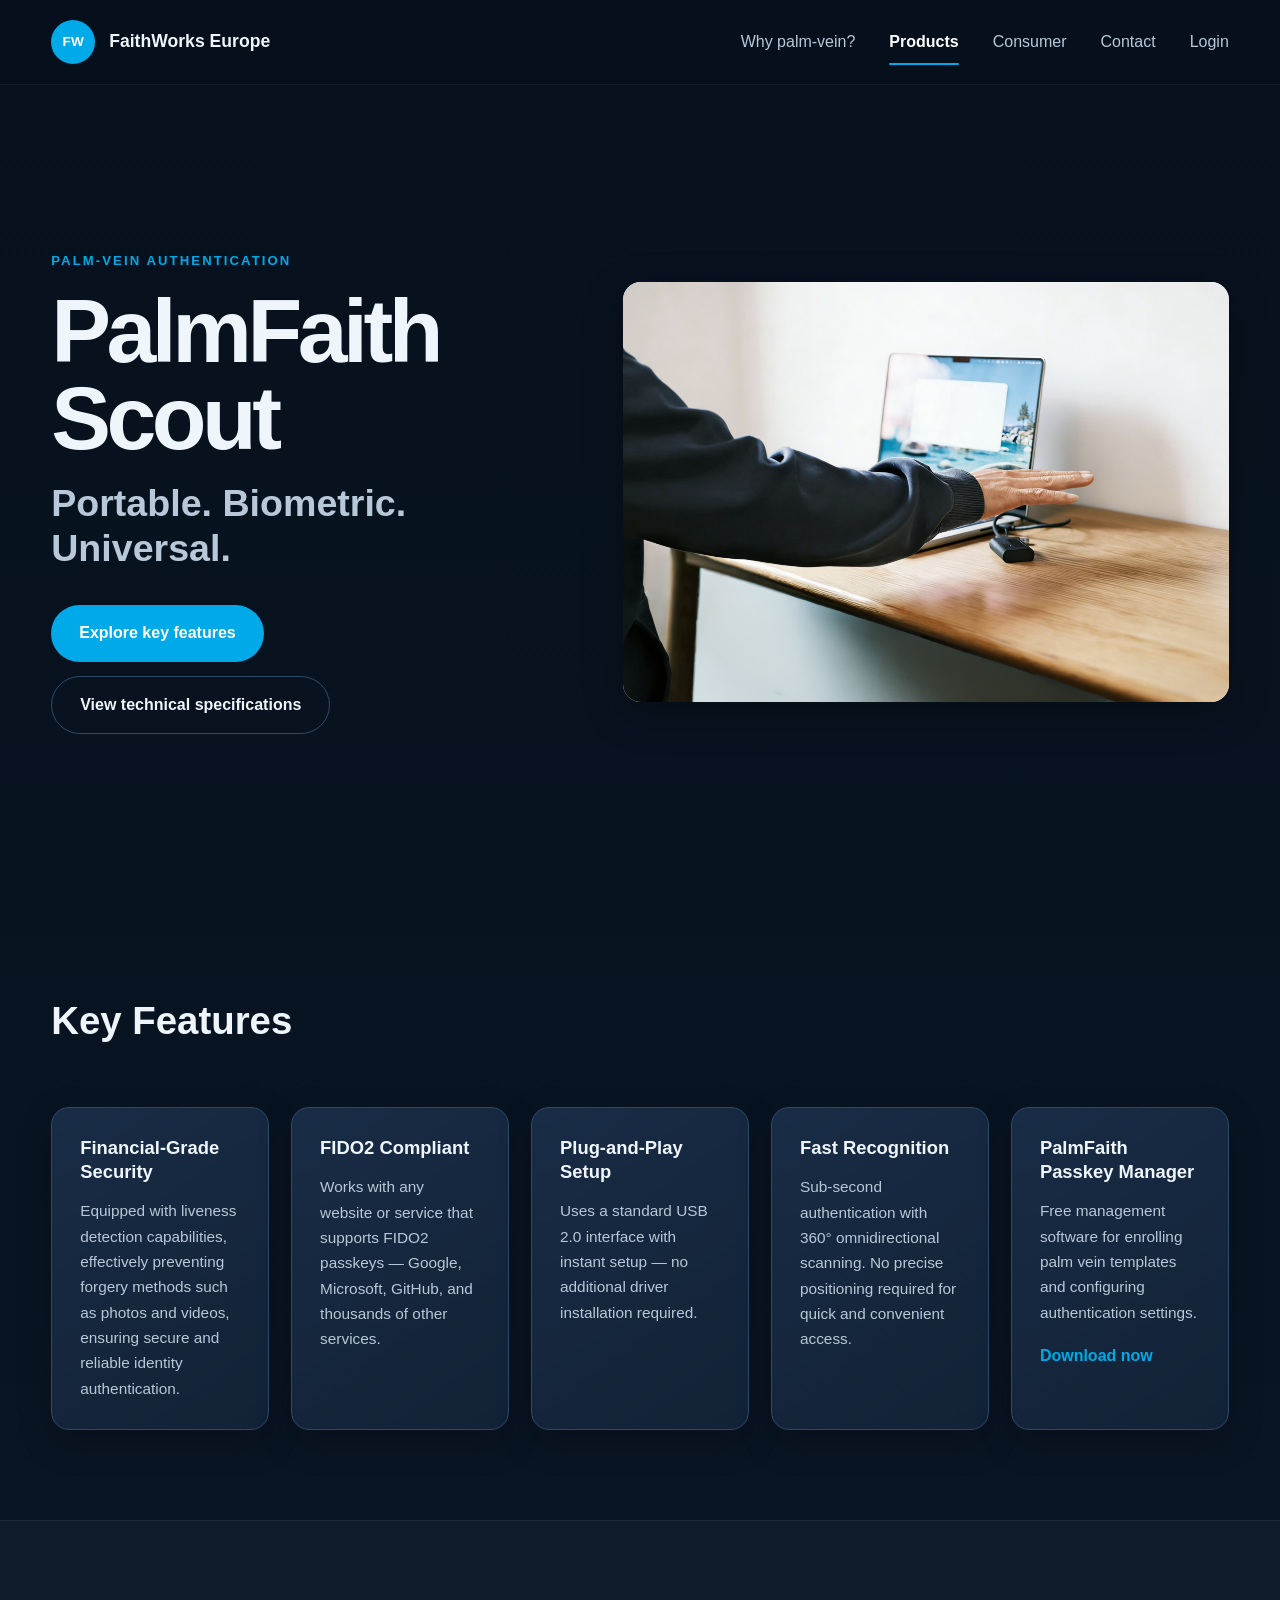
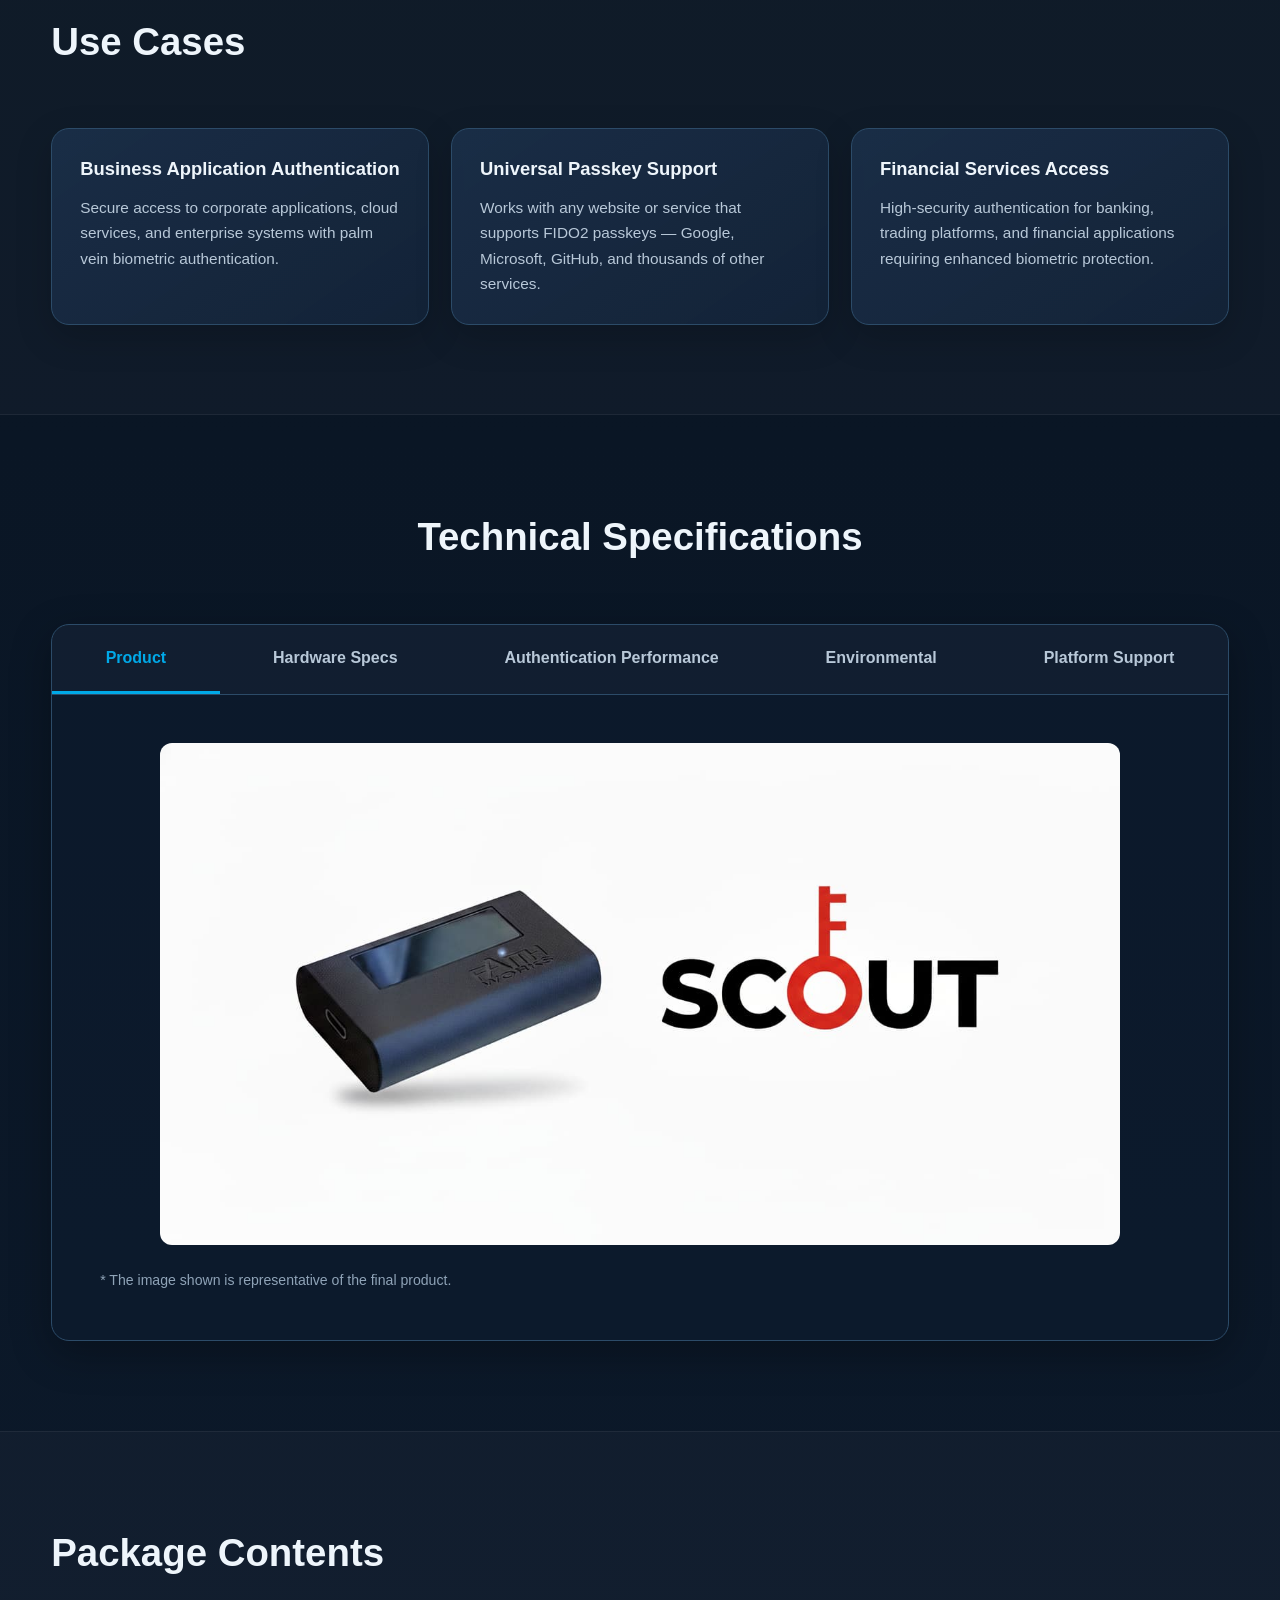
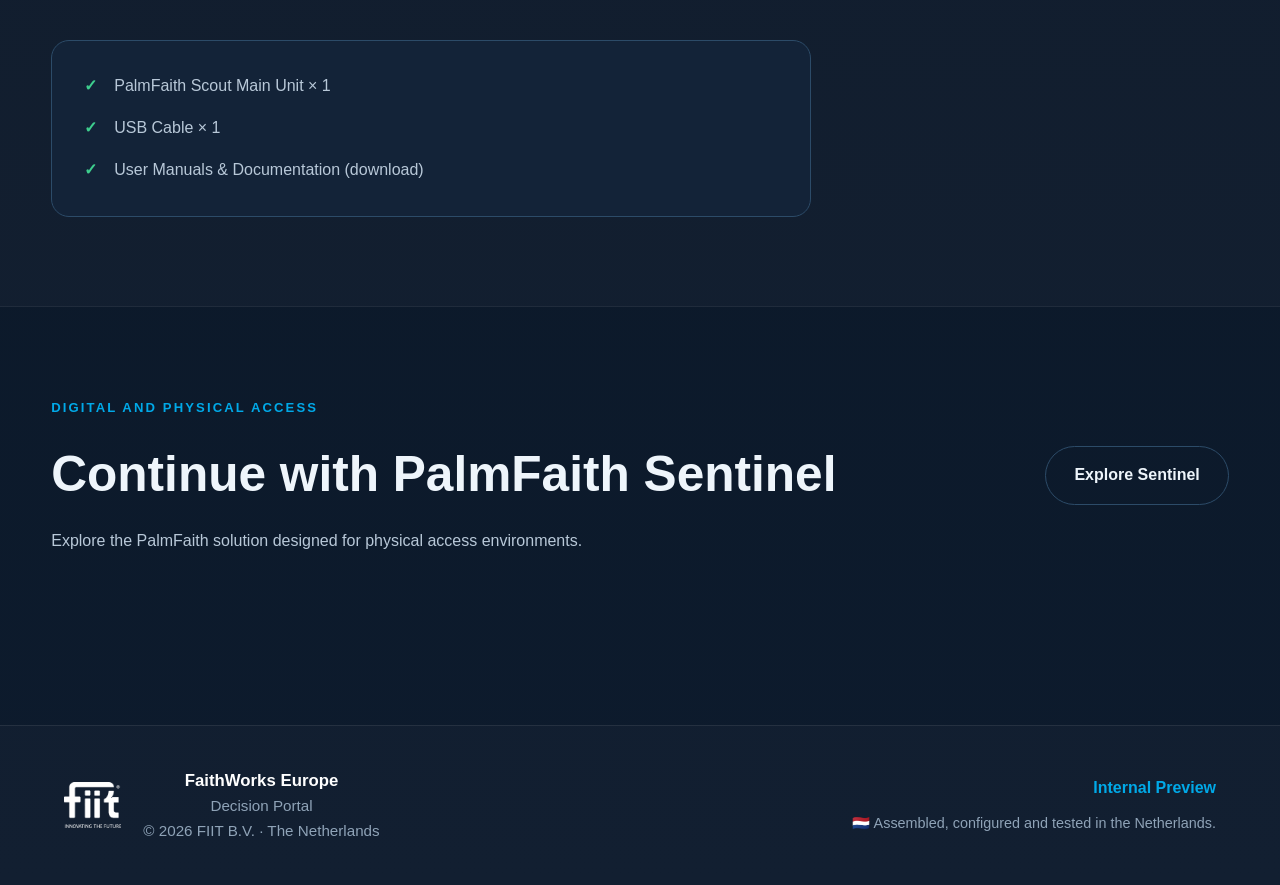
==== products/scout.html @ fc3e4762 "Improve responsive comparison table" ====
<!doctype html>
<html lang="en">
<head>
  <meta charset="utf-8" />
  <meta name="robots" content="noindex,nofollow">
  <meta name="viewport" content="width=device-width, initial-scale=1" />
  <title>PalmFaith Scout | FaithWorks Europe</title>
  <meta name="description" content="PalmFaith Scout: portable palm-vein authentication with FIDO2 passkey support." />
  <link rel="stylesheet" href="../css/styles.css">
</head>
<body class="product-page">
  <header class="site-header">
    <a class="brand" href="../index.html#top" aria-label="FaithWorks Europe home">
      <span class="brand-mark">FW</span>
      <span class="brand-text">FaithWorks Europe</span>
    </a>

    <button class="menu-toggle" aria-label="Open menu" aria-expanded="false" aria-controls="main-navigation">☰</button>

    <nav class="main-nav" id="main-navigation" aria-label="Main navigation">
      <a href="../index.html#decision">Why palm-vein?</a>
      <a href="../index.html#products" aria-current="page">Products</a>
      <a href="#" class="coming-soon" aria-label="Consumer — coming soon">
        Consumer
        <span class="coming-soon-label" role="status">Coming soon</span>
      </a>
      <a href="../index.html#contact">Contact</a>
      <a href="#" class="coming-soon" aria-label="Login coming soon">
        Login
        <span class="coming-soon-label" role="status">Coming soon</span>
      </a>
    </nav>
  </header>

  <main id="top">
    <section class="section scout-hero">
      <div class="scout-hero-copy">
        <p class="product-kicker">Palm-vein authentication</p>
        <h1>PalmFaith Scout</h1>
        <p class="scout-tagline">Portable. Biometric. Universal.</p>
        <div class="scout-hero-actions">
          <a class="button primary" href="#key-features">Explore key features</a>
          <a class="button secondary" href="#technical-specifications">View technical specifications</a>
        </div>
      </div>

      <div class="scout-hero-media">
        <img src="../img/FW-PF-Scout-product-desktop.jpg" alt="PalmFaith Scout palm-vein authentication device" />
      </div>
    </section>

    <section id="key-features" class="section scout-section">
      <div class="section-heading">
        <h2>Key Features</h2>
      </div>

      <div class="scout-card-grid scout-card-grid-five">
        <article class="scout-info-card">
          <h3>Financial-Grade Security</h3>
          <p>Equipped with liveness detection capabilities, effectively preventing forgery methods such as photos and videos, ensuring secure and reliable identity authentication.</p>
        </article>

        <article class="scout-info-card">
          <h3>FIDO2 Compliant</h3>
          <p>Works with any website or service that supports FIDO2 passkeys — Google, Microsoft, GitHub, and thousands of other services.</p>
        </article>

        <article class="scout-info-card">
          <h3>Plug-and-Play Setup</h3>
          <p>Uses a standard USB 2.0 interface with instant setup — no additional driver installation required.</p>
        </article>

        <article class="scout-info-card">
          <h3>Fast Recognition</h3>
          <p>Sub-second authentication with 360° omnidirectional scanning. No precise positioning required for quick and convenient access.</p>
        </article>

        <article class="scout-info-card">
          <h3>PalmFaith Passkey Manager</h3>
          <p>Free management software for enrolling palm vein templates and configuring authentication settings.</p>
          <a class="text-link coming-soon" href="#" aria-label="PalmFaith Passkey Manager download — coming soon">
            Download now
            <span class="coming-soon-label" role="status">Coming soon</span>
          </a>
        </article>
      </div>
    </section>

    <section class="section scout-section scout-section-alt">
      <div class="section-heading">
        <h2>Use Cases</h2>
      </div>

      <div class="scout-card-grid scout-card-grid-three">
        <article class="scout-info-card">
          <h3>Business Application Authentication</h3>
          <p>Secure access to corporate applications, cloud services, and enterprise systems with palm vein biometric authentication.</p>
        </article>

        <article class="scout-info-card">
          <h3>Universal Passkey Support</h3>
          <p>Works with any website or service that supports FIDO2 passkeys — Google, Microsoft, GitHub, and thousands of other services.</p>
        </article>

        <article class="scout-info-card">
          <h3>Financial Services Access</h3>
          <p>High-security authentication for banking, trading platforms, and financial applications requiring enhanced biometric protection.</p>
        </article>
      </div>
    </section>

    <section id="technical-specifications" class="section scout-section">
      <div class="section-heading scout-spec-heading">
        <h2>Technical Specifications</h2>
      </div>

      <div class="spec-tabs" data-tabs>
        <div class="spec-tab-list" role="tablist" aria-label="Scout technical specifications">
          <button class="spec-tab is-active" type="button" role="tab" aria-selected="true" aria-controls="spec-product" id="tab-product" data-tab="product">Product</button>
          <button class="spec-tab" type="button" role="tab" aria-selected="false" aria-controls="spec-hardware" id="tab-hardware" data-tab="hardware">Hardware Specs</button>
          <button class="spec-tab" type="button" role="tab" aria-selected="false" aria-controls="spec-authentication" id="tab-authentication" data-tab="authentication">Authentication Performance</button>
          <button class="spec-tab" type="button" role="tab" aria-selected="false" aria-controls="spec-environmental" id="tab-environmental" data-tab="environmental">Environmental</button>
          <button class="spec-tab" type="button" role="tab" aria-selected="false" aria-controls="spec-platform" id="tab-platform" data-tab="platform">Platform Support</button>
        </div>

        <div class="spec-panel is-active" id="spec-product" role="tabpanel" aria-labelledby="tab-product" data-panel="product">
          <div class="spec-product-image">
            <img src="../img/FW-PF-Scout-product-white.jpg" alt="PalmFaith Scout product image" />
          </div>
          <p class="spec-note">* The image shown is representative of the final product.</p>
        </div>

        <div class="spec-panel" id="spec-hardware" role="tabpanel" aria-labelledby="tab-hardware" data-panel="hardware" hidden>
          <div class="spec-table-wrap">
            <table class="spec-table">
              <tbody>
                <tr><th scope="row">Model</th><td>ScoutV1</td></tr>
                <tr><th scope="row">Dimensions</th><td>62mm × 38.5mm × 16mm *</td></tr>
                <tr><th scope="row">Weight</th><td>&lt; 30g *</td></tr>
                <tr><th scope="row">Material</th><td>ABS *</td></tr>
                <tr><th scope="row">Interface</th><td>USB 2.0</td></tr>
                <tr><th scope="row">Power</th><td>USB power supply, 5V, &lt; 800mA</td></tr>
              </tbody>
            </table>
          </div>
          <p class="spec-note">* Specifications are subject to change with version and functionality updates. Refer to the latest product manual for current details.</p>
        </div>

        <div class="spec-panel" id="spec-authentication" role="tabpanel" aria-labelledby="tab-authentication" data-panel="authentication" hidden>
          <div class="spec-table-wrap">
            <table class="spec-table">
              <tbody>
                <tr><th scope="row">Biometric Type</th><td>Palm Vein Recognition</td></tr>
                <tr><th scope="row">Recognition Type</th><td>Live Body Recognition</td></tr>
                <tr><th scope="row">Recognition Speed</th><td>&lt; 1 second</td></tr>
                <tr><th scope="row">Recognition Distance</th><td>5cm - 15cm</td></tr>
                <tr><th scope="row">Accuracy (FAR)</th><td>≤ 0.00001% *</td></tr>
                <tr><th scope="row">Accuracy (FRR)</th><td>≤ 2% *</td></tr>
                <tr><th scope="row">Recognition Angle</th><td>360° omnidirectional (palm parallel to device)</td></tr>
                <tr><th scope="row">Stored Palm Veins</th><td>Up to 10 entries, usable by the same user (left/right hand) or multiple users</td></tr>
              </tbody>
            </table>
          </div>
          <p class="spec-note">* The data was measured under standard laboratory conditions by the company. The testing method references ISO/IEC 19795-1:2021. Actual performance may vary depending on factors such as the on-site environment, system configuration, and user behavior.</p>
        </div>

        <div class="spec-panel" id="spec-environmental" role="tabpanel" aria-labelledby="tab-environmental" data-panel="environmental" hidden>
          <div class="spec-table-wrap">
            <table class="spec-table">
              <tbody>
                <tr><th scope="row">Operating Temperature</th><td>-10°C to 50°C</td></tr>
                <tr><th scope="row">Operating Humidity</th><td>20% to 90%</td></tr>
                <tr><th scope="row">Usage Environment</th><td>Indoor use</td></tr>
              </tbody>
            </table>
          </div>
        </div>

        <div class="spec-panel" id="spec-platform" role="tabpanel" aria-labelledby="tab-platform" data-panel="platform" hidden>
          <div class="spec-table-wrap">
            <table class="spec-table">
              <tbody>
                <tr><th scope="row">Operating Systems</th><td>Now supporting Windows, macOS and Linux</td></tr>
                <tr><th scope="row">Development Platforms</th><td>JavaScript/TypeScript, Python, .Net (C#), Java</td></tr>
                <tr><th scope="row">Encryption</th><td>AES / SM2</td></tr>
              </tbody>
            </table>
          </div>
        </div>
      </div>
    </section>

    <section class="section scout-section scout-section-alt">
      <div class="section-heading">
        <h2>Package Contents</h2>
      </div>

      <div class="package-card">
        <ul>
          <li>PalmFaith Scout Main Unit × 1</li>
          <li>USB Cable × 1</li>
          <li>User Manuals &amp; Documentation (download)</li>
        </ul>
      </div>
    </section>

    <section class="section scout-next-step">
      <div>
        <p class="product-kicker">Digital and physical access</p>
        <h2>Continue with PalmFaith Sentinel</h2>
        <p>Explore the PalmFaith solution designed for physical access environments.</p>
      </div>
      <a class="button secondary" href="sentinel.html">Explore Sentinel</a>
    </section>
  </main>

  <footer class="site-footer">
    <div class="footer-content">
      <div class="footer-left">
        <img src="../img/fiit-logo-white.png" alt="FIIT B.V." class="footer-logo">
        <div class="footer-text">
          <strong>FaithWorks Europe</strong><br>
          Decision Portal<br>
          © 2026 FIIT B.V. · The Netherlands
        </div>
      </div>
      <div class="footer-right">
        <div class="footer-status">Internal Preview</div>
        <div class="footer-quality">🇳🇱 Assembled, configured and tested in the Netherlands.</div>
      </div>
    </div>
  </footer>

  <script src="../js/script.js"></script>
</body>
</html>
---- css/styles.css ----
/* ==========================================================
   PalmFaith Europe
   Decision Portal
   styles.css
========================================================== */

:root {

  --bg: #07111d;
  --bg2: #0d1b2d;
  --surface: #132338;
  --surface-light: #1b304b;

  --border: #2c4b68;

  --text: #eef5fb;
  --text-soft: #b8c8d8;
  --text-muted: #8fa3b7;

  --primary: #00a9e8;
  --primary-hover: #22bdf5;

  --success: #3ecf8e;

  --radius: 18px;

  --shadow:
    0 12px 40px rgba(0, 0, 0, .30);

  --max-width: 1320px;

  --transition: .25s ease;
}

/* ==========================================================
   RESET
========================================================== */

* {
  margin: 0;
  padding: 0;
  box-sizing: border-box;
}

html {
  scroll-behavior: smooth;
}

body {

  font-family:
    Inter,
    Segoe UI,
    Helvetica,
    Arial,
    sans-serif;

  background:
    linear-gradient(180deg, var(--bg), var(--bg2));

  color: var(--text);

  line-height: 1.65;
}

img {
  display: block;
  max-width: 100%;
}

a {

  color: inherit;
  text-decoration: none;
}

button,
input,
select {

  font: inherit;
}

/* ==========================================================
   LAYOUT
========================================================== */

.section {

  width: min(var(--max-width), 92%);
  margin: auto;

  padding: 90px 0;
}

.section-heading {

  max-width: 760px;
  margin-bottom: 55px;
}

.section-heading h2 {

  font-size: 2.4rem;

  margin-bottom: 18px;
}

.section-heading p {

  color: var(--text-soft);
}

/* ==========================================================
   HEADER
========================================================== */

.site-header {

  position: sticky;

  top: 0;

  z-index: 100;

  backdrop-filter: blur(16px);

  background: rgba(7, 17, 29, .82);

  border-bottom: 1px solid rgba(255, 255, 255, .06);

  display: flex;

  justify-content: space-between;

  align-items: center;

  padding: 20px 4%;
}

.brand {

  display: flex;

  align-items: center;

  gap: 14px;

  font-weight: 700;
}

.brand-mark {

  width: 44px;
  height: 44px;

  border-radius: 50%;

  background: var(--primary);

  color: #fff;

  display: grid;

  place-items: center;

  font-size: .85rem;
}

.brand-text {

  font-size: 1.1rem;
}

.main-nav {

  display: flex;
  gap: 34px;
}

.menu-toggle {
  display: none;
  background: transparent;
  border: 0;
  color: var(--text);
  font-size: 1.8rem;
  line-height: 1;
  cursor: pointer;
  padding: 8px;
}

.main-nav a {

  color: var(--text-soft);

  transition: var(--transition);
}

.main-nav a:hover {
  color: #fff;
}

.coming-soon {
  position: relative;
}

.coming-soon-label {
  display: none;
  position: absolute;
  top: calc(100% + 10px);
  left: 50%;
  transform: translateX(-50%);
  white-space: nowrap;
  padding: 6px 10px;
  border-radius: 6px;
  background: var(--surface);
  border: 1px solid var(--border);
  box-shadow: var(--shadow);
  color: var(--text);
  font-size: 0.78rem;
  font-weight: 600;
  z-index: 1100;
}

.coming-soon.show-coming-soon .coming-soon-label {
  display: block;
}

@media (hover: hover) and (pointer: fine) {
  .coming-soon:hover .coming-soon-label {
    display: block;
  }
}

.main-nav a.is-active,
.main-nav a[aria-current="page"] {
  color: #ffffff;
  font-weight: 700;
  position: relative;
}

.main-nav a.is-active::after,
.main-nav a[aria-current="page"]::after {
  content: "";
  position: absolute;
  left: 0;
  right: 0;
  bottom: -10px;
  height: 2px;
  border-radius: 999px;
  background: var(--primary);
}

.header-cta {

  background: var(--primary);

  color: #fff;

  padding: 12px 22px;

  border-radius: 999px;

  transition: var(--transition);
}

.header-cta:hover {

  background: var(--primary-hover);
}

/* ==========================================================
   HERO
========================================================== */

.hero {

  display: grid;

  grid-template-columns:
    1.5fr .9fr;

  gap: 70px;

  align-items: center;

  min-height: 86vh;
}

.eyebrow {

  text-transform: uppercase;

  letter-spacing: .15em;

  font-size: .75rem;

  color: var(--primary);

  margin-bottom: 18px;
}

.hero h1 {

  font-size: 4rem;

  line-height: 1.1;

  margin-bottom: 28px;
}

.hero-lead {

  max-width: 760px;

  color: var(--text-soft);

  font-size: 1.15rem;

  margin-bottom: 40px;
}

.hero-actions {

  display: flex;

  flex-wrap: wrap;

  gap: 18px;
}

.hero-panel {

  background: var(--surface);

  border: 1px solid var(--border);

  border-radius: var(--radius);

  padding: 40px;

  box-shadow: var(--shadow);
}

.hero-panel h2 {

  margin-bottom: 24px;
}

.hero-panel ul {

  list-style: none;

  display: grid;

  gap: 18px;
}

.hero-panel li {

  padding-bottom: 14px;

  border-bottom: 1px solid rgba(255, 255, 255, .08);
}

/* ==========================================================
   BUTTONS
========================================================== */

.button {

  display: inline-flex;

  align-items: center;

  justify-content: center;

  border-radius: 999px;

  padding: 15px 28px;

  transition: var(--transition);

  font-weight: 600;
}

.primary {

  background: var(--primary);

  color: #fff;
}

.primary:hover {

  background: var(--primary-hover);
}

.secondary {

  border: 1px solid var(--border);

  background: transparent;
}

.secondary:hover {

  background: rgba(255, 255, 255, .05);
}

/* ==========================================================
   DECISION
========================================================== */

.decision-grid {

  display: grid;

  grid-template-columns:
    repeat(auto-fit, minmax(240px, 1fr));

  gap: 28px;
}

.decision-card {

  background: var(--surface);

  border: 1px solid var(--border);

  border-radius: var(--radius);

  padding: 34px;

  transition: var(--transition);
}

.decision-card:hover {

  transform: translateY(-6px);

  border-color: var(--primary);
}

.step {

  display: inline-block;

  color: var(--primary);

  font-weight: 700;

  margin-bottom: 18px;
}

.decision-card h3 {

  margin-bottom: 14px;
}

.decision-card p {

  color: var(--text-soft);
}

/* ==========================================================
   PRODUCTS
========================================================== */

.product-grid {

  display: grid;

  grid-template-columns: repeat(2, 1fr);

  gap: 30px;
}

.product-card {

  background: var(--surface);

  border: 1px solid var(--border);

  border-radius: var(--radius);

  padding: 42px;

  display: flex;

  flex-direction: column;

  gap: 22px;
}

.product-card .button {
  margin-top: auto;
  align-self: flex-start;
}

.product-card.featured {

  border: 1px solid var(--primary);
}

.product-label {

  color: var(--primary);

  font-weight: 700;
}

/* ==========================================================
   TABLE
========================================================== */

.table-wrap {
  position: relative;
  width: 100%;
  overflow-x: auto;
  overflow-y: visible;
  border: 1px solid var(--border);
  border-radius: var(--radius);
  -webkit-overflow-scrolling: touch;
}

.comparison-table {
  width: 100%;
  min-width: 820px;
  border-collapse: separate;
  border-spacing: 0;
  background: var(--surface);
}

.comparison-table th,
.comparison-table td {
  min-width: 140px;
  padding: 18px;
  border-right: 1px solid rgba(255, 255, 255, 0.08);
  border-bottom: 1px solid rgba(255, 255, 255, 0.08);
  white-space: nowrap;
  text-align: center;
}

.comparison-table th {
  background: #18314d;
  text-align: center;
}

.comparison-table th:first-child,
.comparison-table td:first-child {
  position: -webkit-sticky;
  position: sticky;
  left: 0;
  z-index: 5;
  width: 260px;
  min-width: 260px;
  max-width: 260px;
  white-space: normal;
  text-align: left;
  background-color: var(--surface);
  background-clip: padding-box;
  box-shadow: 8px 0 14px rgba(0, 0, 0, 0.35);
}

.comparison-table td {
  font-weight: 600;
}

.comparison-table td:last-child {
  color: var(--success);
}

.comparison-table td[data-label="Passwords"],
.comparison-table td[data-label="Cards / Tokens"],
.comparison-table td[data-label="Mobile MFA"] {
  color: var(--text-soft);
}

.comparison-table td {
  font-size: 1rem;
}

.comparison-table td:not(:first-child) {
  font-size: 1.2rem;
}

.comparison-table td {
  --symbol-warning: #f0b44d;
  --symbol-negative: #ef6b73;
}

.comparison-table thead th:first-child {
  z-index: 6;
  background-color: #18314d;
}

.comparison-table tr:last-child td {
  border-bottom: 0;
}

.comparison-table th:last-child,
.comparison-table td:last-child {
  border-right: 0;
}

.comparison-table tbody tr:hover td:not(:first-child) {
  background: rgba(255, 255, 255, 0.03);
}

/* ==========================================================
   TRUST
========================================================== */

.trust-section {

  display: grid;

  grid-template-columns:
    1.1fr .9fr;

  gap: 60px;
}

.trust-list {

  display: grid;

  gap: 24px;
}

.trust-list div {

  background: var(--surface);

  border-radius: var(--radius);

  border: 1px solid var(--border);

  padding: 30px;
}

.trust-list p {

  margin-top: 12px;

  color: var(--text-soft);
}

/* ==========================================================
   PILOT
========================================================== */

.pilot-card {

  max-width: 760px;

  margin: auto;

  background: var(--surface);

  border: 1px solid var(--border);

  border-radius: var(--radius);

  padding: 50px;
}

.pilot-form {

  display: grid;

  gap: 22px;

  margin-top: 34px;
}

.pilot-form label {

  display: grid;

  gap: 10px;
}

input,
select {

  padding: 16px;

  border-radius: 12px;

  border: 1px solid var(--border);

  background: #102235;

  color: #fff;
}

input:focus,
select:focus {

  outline: none;

  border-color: var(--primary);
}

/* ==========================================================
   FOOTER
========================================================== */

.site-footer {

  border-top: 1px solid rgba(255, 255, 255, .08);

  text-align: center;

  padding: 40px;

  color: var(--text-muted);
}

/* ==========================================================
   RESPONSIVE
========================================================== */

@media (max-width:1100px) {

  .hero,
  .trust-section,
  .product-grid {

    grid-template-columns: 1fr;
  }

  .hero {

    min-height: auto;
  }

  .hero h1 {

    font-size: 3rem;
  }
}

@media (max-width:820px) {

  .menu-toggle {
    display: block;
  }

  .main-nav {
    display: none;
    position: absolute;
    top: 72px;
    right: 24px;
    background: var(--surface);
    border: 1px solid var(--border);
    border-radius: var(--radius);
    box-shadow: var(--shadow);
    padding: 1rem;
    flex-direction: column;
    gap: 1rem;
    min-width: 220px;
    z-index: 1000;
  }

  .main-nav.open {
    display: flex;
  }

  .section {

    padding: 70px 0;
  }

  .hero h1 {

    font-size: 2.35rem;
  }

  .header-cta {

    display: none;
  }
}

@media (max-width:560px) {

  .hero-actions {

    flex-direction: column;
  }

  .button {

    width: 100%;
  }

  .pilot-card {

    padding: 32px;
  }
}

.hero {
  grid-template-columns: 1.05fr .95fr;
}

.hero h1 {
  margin-bottom: 12px;
}

.hero-statement {
  font-size: 2rem;
  line-height: 1.25;
  color: var(--primary);
  font-weight: 700;
  margin-bottom: 28px;
}

.hero-image {
  width: 100%;
  aspect-ratio: 16 / 9;
  overflow: hidden;
  background: var(--bg);
  border-radius: 0;
  box-shadow: none;
}

.hero-image img {
  display: block;
  width: 100%;
  height: 100%;
  object-fit: cover;
  object-position: center;

  /*
    Laat de afbeelding aan alle buitenranden geleidelijk
    overgaan in de achtergrond van de website.
  */
  -webkit-mask-image:
    linear-gradient(to right,
      transparent 0%,
      black 7%,
      black 93%,
      transparent 100%),
    linear-gradient(to bottom,
      transparent 0%,
      black 8%,
      black 92%,
      transparent 100%);

  -webkit-mask-composite: source-in;

  mask-image:
    linear-gradient(to right,
      transparent 0%,
      black 7%,
      black 93%,
      transparent 100%),
    linear-gradient(to bottom,
      transparent 0%,
      black 8%,
      black 92%,
      transparent 100%);

  mask-composite: intersect;
}

.consumer-note {
  margin-top: 26px;
  color: var(--text-muted);
  font-size: .95rem;
}

@media (max-width: 1100px) {
  .hero-statement {
    font-size: 1.65rem;
  }
}

@media (max-width: 560px) {
  .hero-statement {
    font-size: 1.35rem;
  }
}

/* ==========================================================
   FOOTER
========================================================== */

.site-footer {

  margin-top: 80px;

  padding: 42px 5%;

  border-top: 1px solid rgba(255, 255, 255, .08);

  background: rgba(255, 255, 255, .02);
}

.footer-content {

  max-width: 1400px;

  margin: auto;

  display: flex;

  justify-content: space-between;

  align-items: center;

  gap: 40px;

  flex-wrap: wrap;
}

.footer-left {

  display: flex;

  align-items: center;

  gap: 22px;
}

.footer-logo {

  width: auto;

  height: 46px;
}

.footer-text {

  line-height: 1.6;

  color: var(--text-muted);

  font-size: .95rem;
}

.footer-text strong {

  color: #ffffff;

  font-size: 1.05rem;
}

.footer-right {

  text-align: right;
}

.footer-status {

  color: var(--primary);

  font-weight: 600;

  margin-bottom: 10px;
}

.footer-quality {

  color: var(--text-muted);

  font-size: .90rem;
}

@media (max-width:800px) {

  .footer-content {

    flex-direction: column;

    text-align: center;
  }

  .footer-left {

    flex-direction: column;
  }

  .footer-right {

    text-align: center;
  }

}

@media (max-width: 1100px) {
  .hero {
    grid-template-columns: 1fr;
    gap: 42px;
  }

  .hero-image {
    max-width: 900px;
    margin: 0 auto;
  }
}

@media (max-width: 560px) {
  .hero-image {
    aspect-ratio: 4 / 3;
    border-radius: 0;
  }

  .hero-image img {
    /*
      Op een klein scherm minder sterke zijwaartse vervaging,
      zodat hand, pictogrammen en producten niet verloren gaan.
    */
    -webkit-mask-image:
      linear-gradient(to right,
        transparent 0%,
        black 3%,
        black 97%,
        transparent 100%),
      linear-gradient(to bottom,
        transparent 0%,
        black 6%,
        black 94%,
        transparent 100%);

    mask-image:
      linear-gradient(to right,
        transparent 0%,
        black 3%,
        black 97%,
        transparent 100%),
      linear-gradient(to bottom,
        transparent 0%,
        black 6%,
        black 94%,
        transparent 100%);
  }
}

/* ==========================================================
   MOBILE COMPARISON TABLE
========================================================== */

.table-scroll-note {
  display: none;
}

@media (max-width: 760px) {
  .comparison-table {
    min-width: 760px;
  }

  .comparison-table th,
  .comparison-table td {
    min-width: 120px;
    padding: 14px 12px;
  }

  .comparison-table th:first-child,
  .comparison-table td:first-child {
    width: 170px;
    min-width: 170px;
    max-width: 170px;
  }

  .table-scroll-note {
    display: block;
    margin-top: 12px;
    color: var(--text-muted);
    font-size: 0.85rem;
    text-align: center;
  }
}

.comparison-table th:last-child,
.comparison-table td:last-child {
  background: rgba(0, 169, 232, 0.08);
  border-left: 2px solid rgba(0, 169, 232, 0.45);
}

.comparison-table th:last-child {
  color: #ffffff;
}

.comparison-table td:last-child {
  font-weight: 700;
}

/* CONTACT */

.contact-card {
  max-width: 720px;
  margin-top: 32px;
  padding: 32px;
  border: 1px solid var(--border);
  border-radius: 16px;
  background: var(--surface);
}

.contact-card p {
  margin-bottom: 16px;
}

.contact-card p:last-child {
  margin-bottom: 0;
}
/* ==========================================================
   SCOUT PRODUCT PAGE
========================================================== */

.product-page main {
  overflow: hidden;
}

.scout-hero {
  display: grid;
  grid-template-columns: minmax(0, .9fr) minmax(0, 1.1fr);
  align-items: center;
  gap: clamp(36px, 6vw, 88px);
  min-height: calc(100vh - 86px);
}

.scout-hero h1 {
  font-size: clamp(3rem, 7vw, 6.2rem);
  line-height: .98;
  letter-spacing: -.05em;
  margin-bottom: 18px;
}

.product-kicker {
  color: var(--primary);
  font-size: .82rem;
  font-weight: 800;
  letter-spacing: .16em;
  text-transform: uppercase;
  margin-bottom: 16px;
}

.scout-tagline {
  color: var(--text-soft);
  font-size: clamp(1.45rem, 3vw, 2.35rem);
  line-height: 1.2;
  font-weight: 700;
  margin-bottom: 34px;
}

.scout-hero-actions {
  display: flex;
  flex-wrap: wrap;
  gap: 14px;
}

.scout-hero-media {
  border-radius: var(--radius);
  overflow: hidden;
  box-shadow: var(--shadow);
  background: #fff;
}

.scout-hero-media img {
  width: 100%;
  min-height: 420px;
  object-fit: cover;
}

.scout-section-alt {
  position: relative;
}

.scout-section-alt::before {
  content: "";
  position: absolute;
  inset: 0 50%;
  width: 100vw;
  transform: translateX(-50%);
  background: rgba(255,255,255,.025);
  border-top: 1px solid rgba(255,255,255,.06);
  border-bottom: 1px solid rgba(255,255,255,.06);
  z-index: -1;
}

.scout-card-grid {
  display: grid;
  gap: 22px;
}

.scout-card-grid-five {
  grid-template-columns: repeat(5, minmax(0, 1fr));
}

.scout-card-grid-three {
  grid-template-columns: repeat(3, minmax(0, 1fr));
}

.scout-info-card {
  min-height: 100%;
  padding: 28px;
  border: 1px solid var(--border);
  border-radius: var(--radius);
  background: linear-gradient(145deg, rgba(27,48,75,.86), rgba(19,35,56,.92));
  box-shadow: 0 12px 36px rgba(0,0,0,.18);
}

.scout-info-card h3 {
  font-size: 1.15rem;
  line-height: 1.3;
  margin-bottom: 14px;
}

.scout-info-card p {
  color: var(--text-soft);
  font-size: .96rem;
}

.text-link {
  display: inline-flex;
  margin-top: 18px;
  color: var(--primary);
  font-weight: 700;
}

.scout-spec-heading {
  text-align: center;
  max-width: none;
}

.spec-tabs {
  border: 1px solid var(--border);
  border-radius: var(--radius);
  overflow: hidden;
  background: rgba(13,27,45,.76);
  box-shadow: var(--shadow);
}

.spec-tab-list {
  display: flex;
  overflow-x: auto;
  scrollbar-width: thin;
  border-bottom: 1px solid var(--border);
  background: rgba(255,255,255,.025);
}

.spec-tab {
  flex: 1 0 auto;
  min-width: 150px;
  padding: 20px 22px;
  border: 0;
  border-bottom: 3px solid transparent;
  background: transparent;
  color: var(--text-soft);
  font-weight: 700;
  cursor: pointer;
  transition: var(--transition);
}

.spec-tab:hover,
.spec-tab:focus-visible {
  color: #fff;
  background: rgba(255,255,255,.035);
  outline: none;
}

.spec-tab.is-active {
  color: var(--primary);
  border-bottom-color: var(--primary);
}

.spec-panel {
  padding: clamp(24px, 4vw, 48px);
}

.spec-panel[hidden] {
  display: none;
}

.spec-product-image {
  max-width: 960px;
  margin: 0 auto;
  border-radius: 12px;
  overflow: hidden;
  background: #fff;
}

.spec-product-image img {
  width: 100%;
}

.spec-table-wrap {
  overflow-x: auto;
}

.spec-table {
  width: 100%;
  border-collapse: collapse;
  min-width: 640px;
}

.spec-table th,
.spec-table td {
  padding: 17px 18px;
  border-bottom: 1px solid rgba(184,200,216,.18);
}

.spec-table th {
  width: 38%;
  color: var(--text-soft);
  text-align: left;
  font-weight: 700;
}

.spec-table td {
  color: var(--text);
  text-align: right;
}

.spec-table tr:nth-child(even) {
  background: rgba(255,255,255,.025);
}

.spec-note {
  margin-top: 24px;
  color: var(--text-muted);
  font-size: .88rem;
}

.package-card {
  max-width: 760px;
  padding: 32px;
  border: 1px solid var(--border);
  border-radius: var(--radius);
  background: var(--surface);
}

.package-card ul {
  list-style: none;
  display: grid;
  gap: 16px;
}

.package-card li {
  position: relative;
  padding-left: 30px;
  color: var(--text-soft);
}

.package-card li::before {
  content: "✓";
  position: absolute;
  left: 0;
  color: var(--success);
  font-weight: 800;
}

.scout-next-step {
  display: flex;
  justify-content: space-between;
  align-items: center;
  gap: 36px;
}

.scout-next-step h2 {
  font-size: clamp(2rem, 4vw, 3.1rem);
  margin-bottom: 12px;
}

.scout-next-step p:not(.product-kicker) {
  color: var(--text-soft);
}

@media (max-width: 1180px) {
  .scout-card-grid-five {
    grid-template-columns: repeat(2, minmax(0, 1fr));
  }
}

@media (max-width: 900px) {
  .scout-hero {
    grid-template-columns: 1fr;
    min-height: auto;
  }

  .scout-hero-media {
    order: -1;
  }

  .scout-hero-media img {
    min-height: 0;
  }

  .scout-card-grid-three {
    grid-template-columns: 1fr;
  }

  .scout-next-step {
    align-items: flex-start;
    flex-direction: column;
  }
}

@media (max-width: 620px) {
  .scout-card-grid-five {
    grid-template-columns: 1fr;
  }

  .scout-hero-actions {
    flex-direction: column;
  }

  .spec-panel {
    padding: 20px 16px;
  }

  .spec-table {
    min-width: 560px;
  }
}
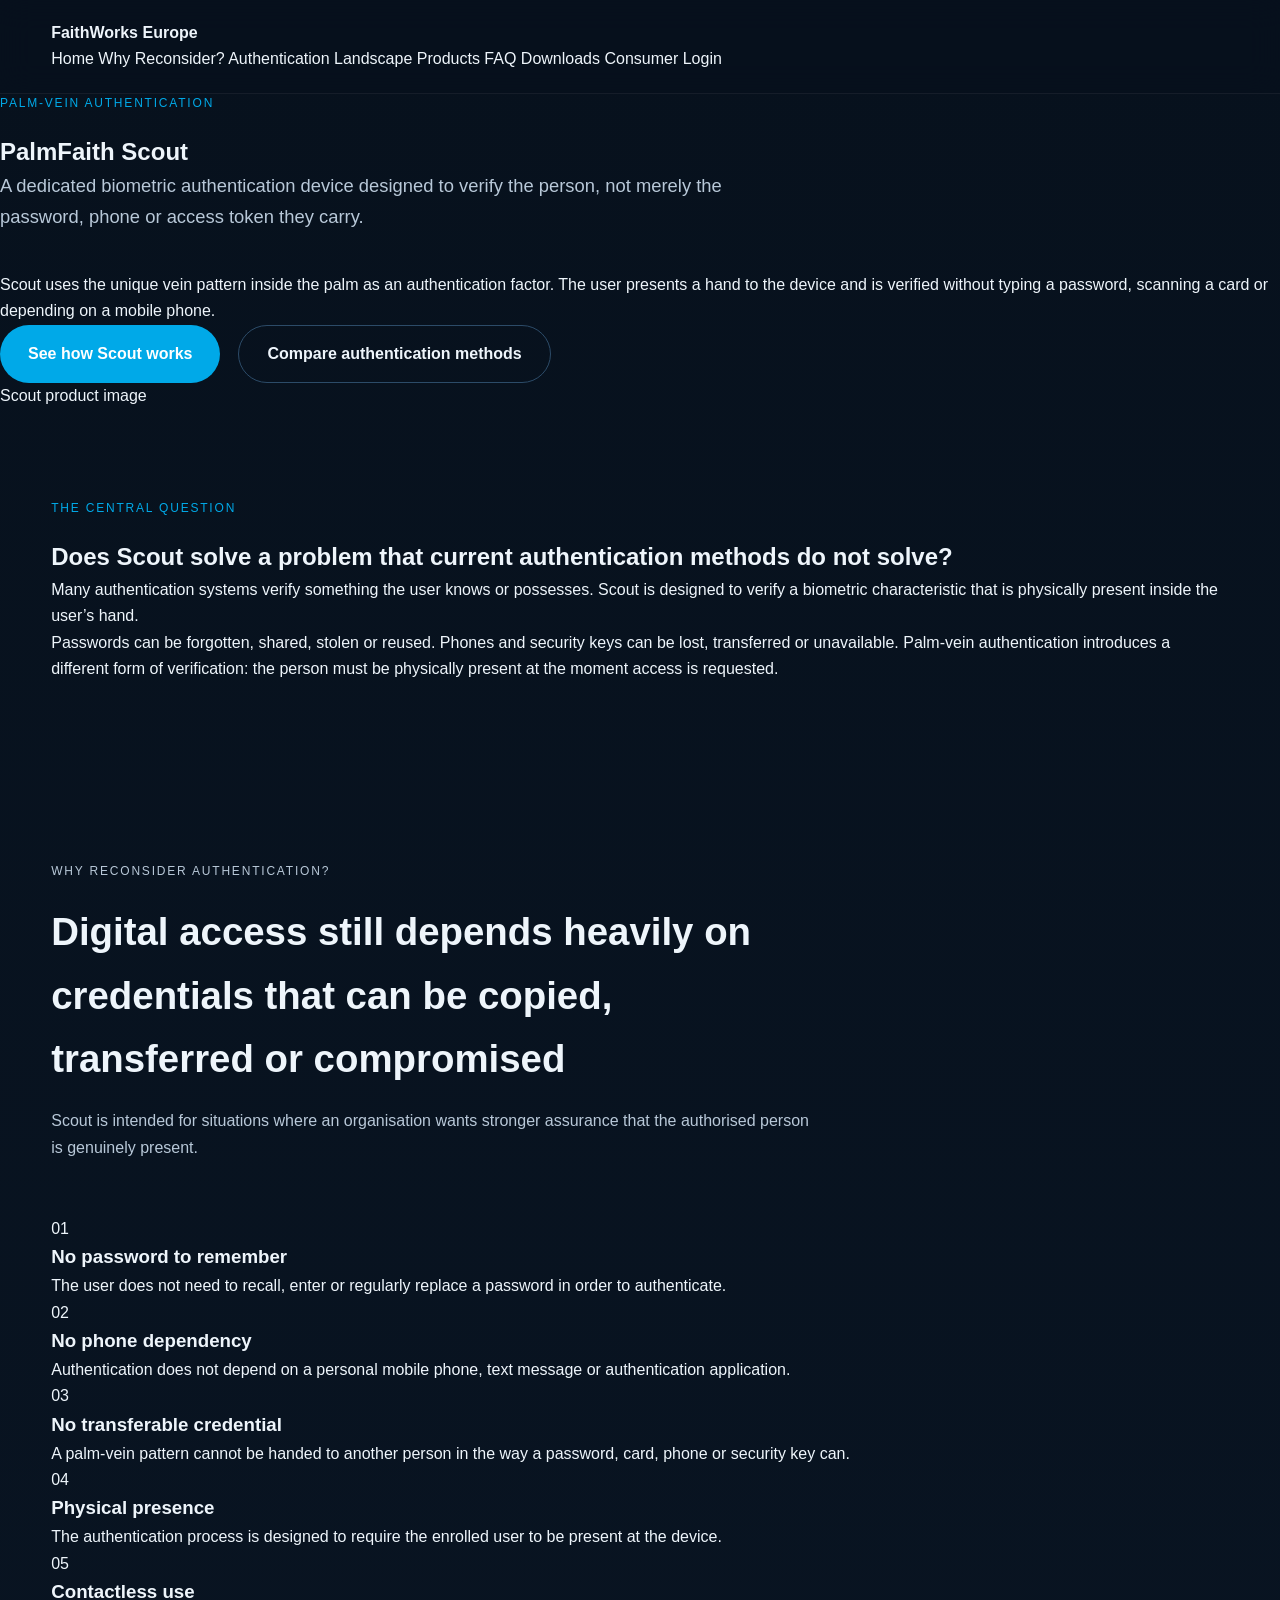
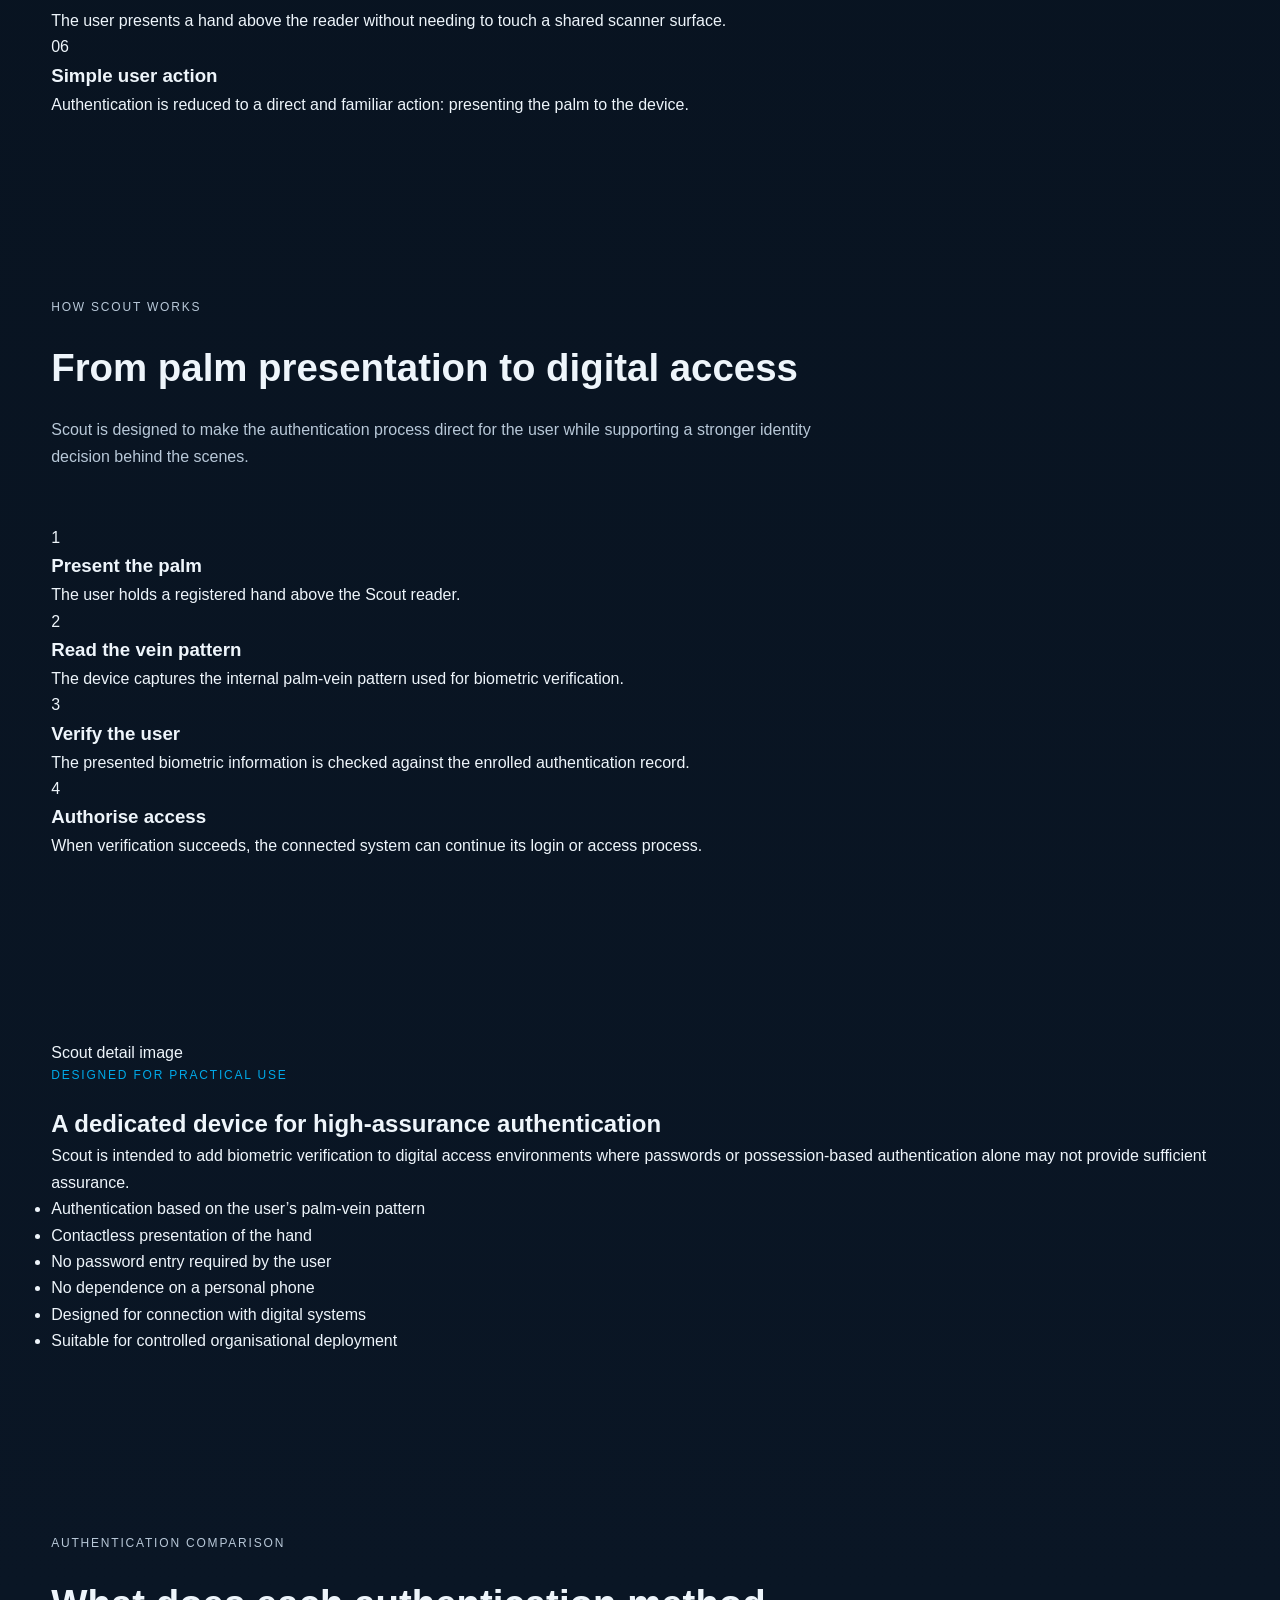
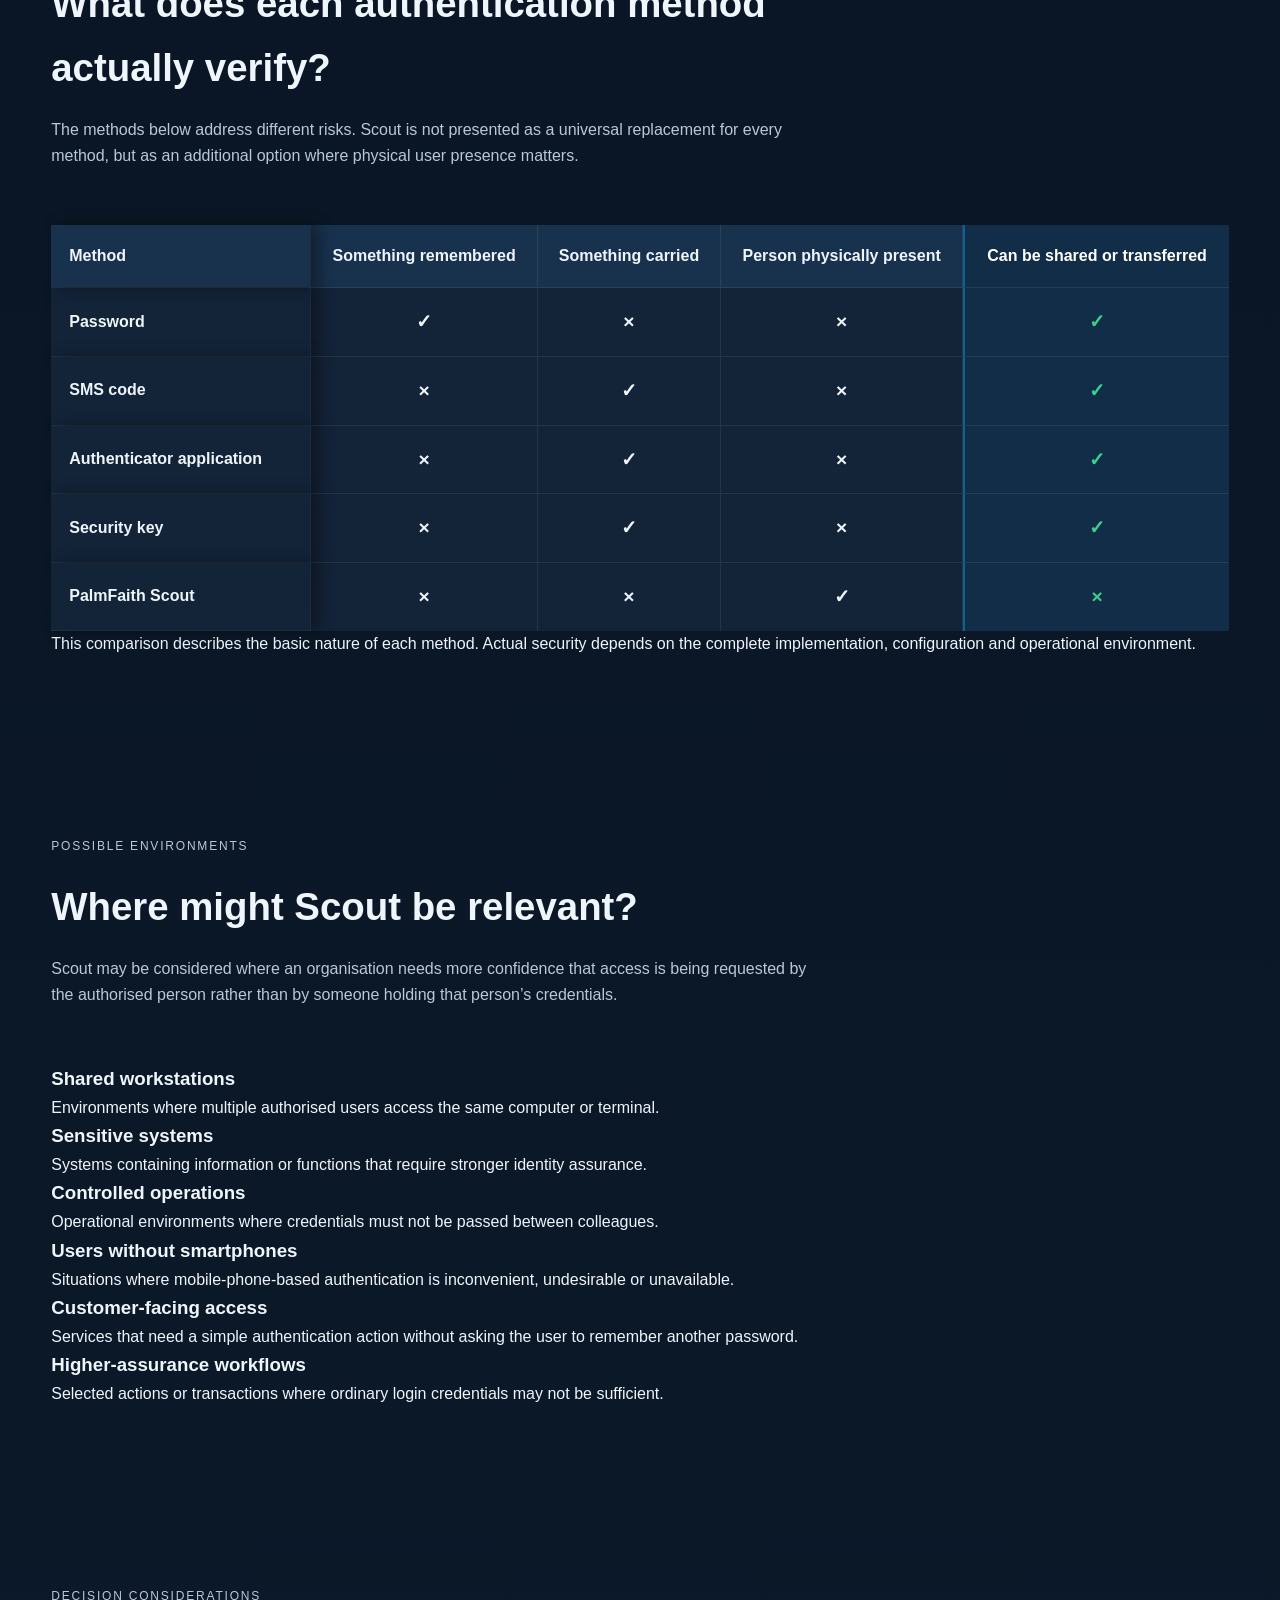
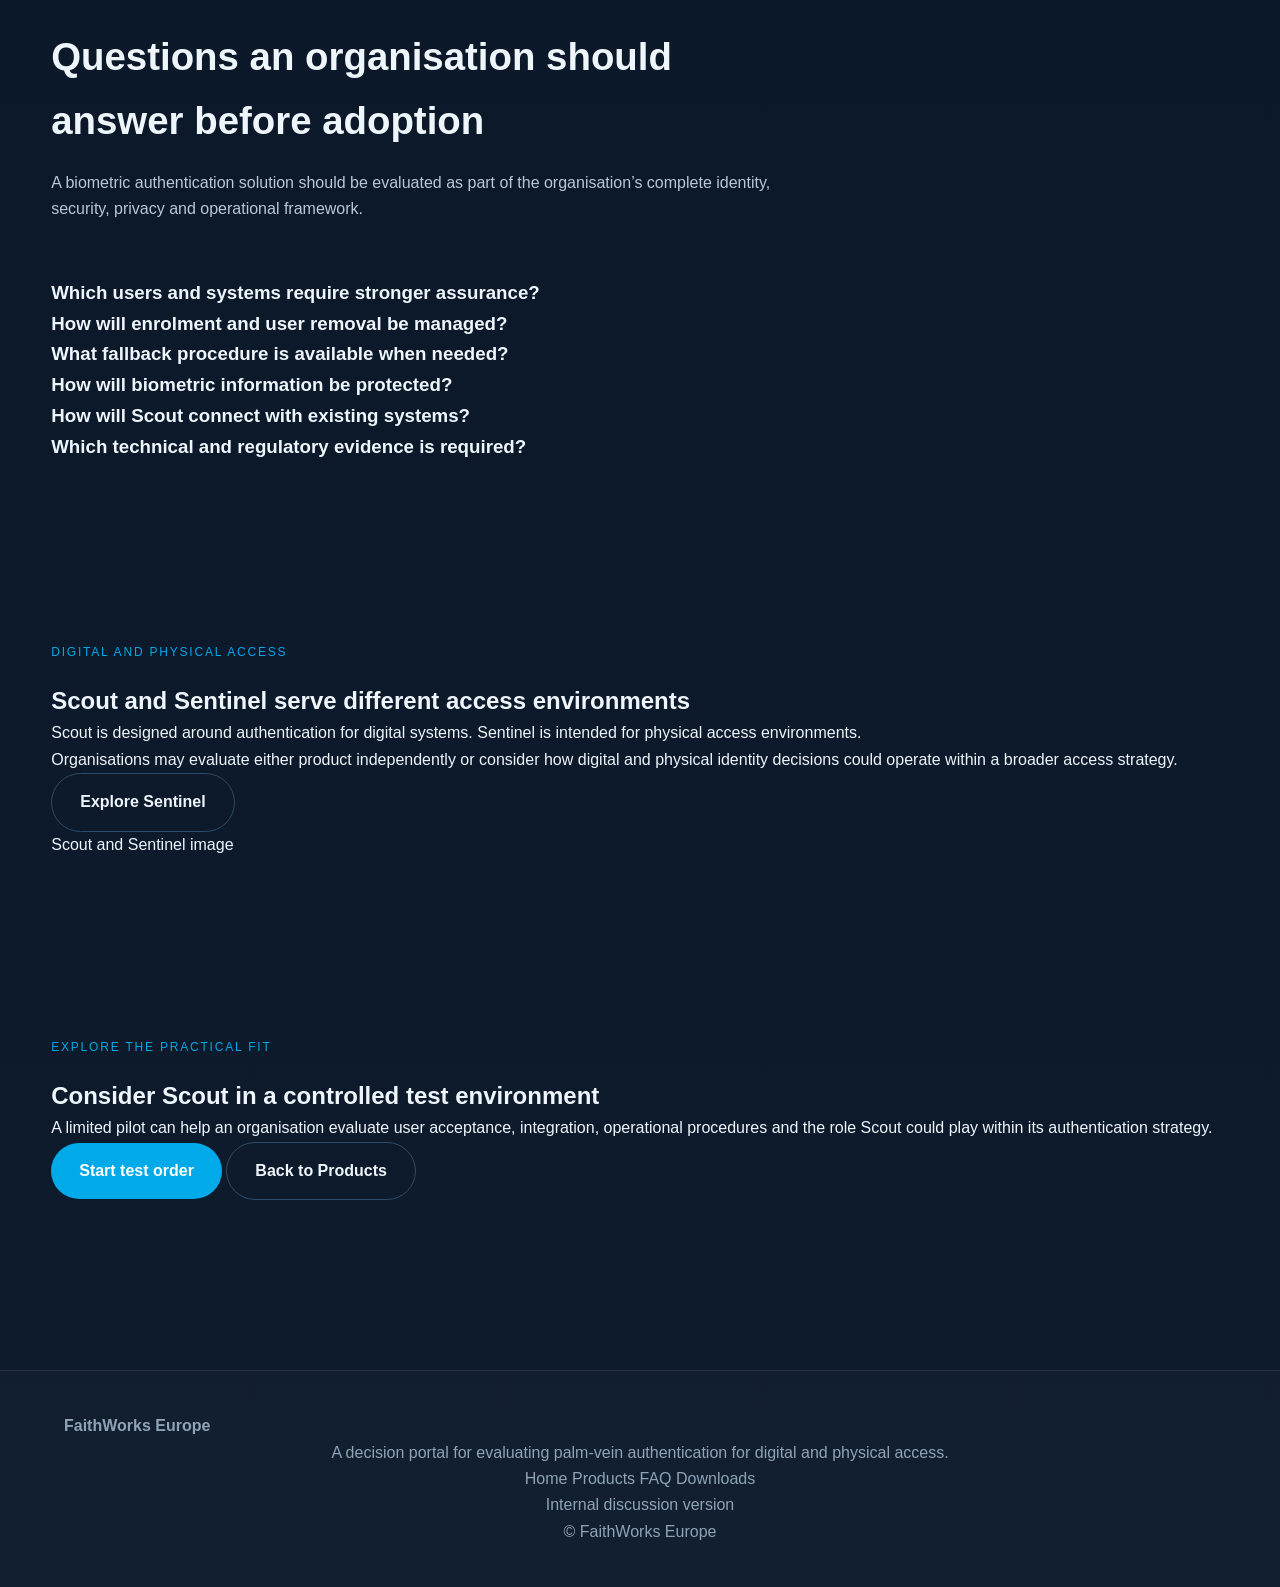
==== commit ff80292e: "Improve responsive comparison table" ====
--- a/products/scout.html
+++ b/products/scout.html
@@ -1,236 +1,901 @@
-<!doctype html>
+<!DOCTYPE html>
 <html lang="en">
+
 <head>
-  <meta charset="utf-8" />
-  <meta name="robots" content="noindex,nofollow">
-  <meta name="viewport" content="width=device-width, initial-scale=1" />
-  <title>PalmFaith Scout | FaithWorks Europe</title>
-  <meta name="description" content="PalmFaith Scout: portable palm-vein authentication with FIDO2 passkey support." />
-  <link rel="stylesheet" href="../css/styles.css">
+    <meta charset="UTF-8">
+
+    <meta name="viewport" content="width=device-width, initial-scale=1.0">
+
+    <meta name="description"
+        content="Explore PalmFaith Scout: palm-vein authentication designed to strengthen digital access without relying on passwords, phones or remembered credentials.">
+
+    <title>PalmFaith Scout | FaithWorks Europe</title>
+
+    <link rel="stylesheet" href="../css/styles.css">
 </head>
-<body class="product-page">
-  <header class="site-header">
-    <a class="brand" href="../index.html#top" aria-label="FaithWorks Europe home">
-      <span class="brand-mark">FW</span>
-      <span class="brand-text">FaithWorks Europe</span>
-    </a>
-
-    <button class="menu-toggle" aria-label="Open menu" aria-expanded="false" aria-controls="main-navigation">☰</button>
-
-    <nav class="main-nav" id="main-navigation" aria-label="Main navigation">
-      <a href="../index.html#decision">Why palm-vein?</a>
-      <a href="../index.html#products" aria-current="page">Products</a>
-      <a href="#" class="coming-soon" aria-label="Consumer — coming soon">
-        Consumer
-        <span class="coming-soon-label" role="status">Coming soon</span>
-      </a>
-      <a href="../index.html#contact">Contact</a>
-      <a href="#" class="coming-soon" aria-label="Login coming soon">
-        Login
-        <span class="coming-soon-label" role="status">Coming soon</span>
-      </a>
-    </nav>
-  </header>
-
-  <main id="top">
-    <section class="section scout-hero">
-      <div class="scout-hero-copy">
-        <p class="product-kicker">Palm-vein authentication</p>
-        <h1>PalmFaith Scout</h1>
-        <p class="scout-tagline">Portable. Biometric. Universal.</p>
-        <div class="scout-hero-actions">
-          <a class="button primary" href="#key-features">Explore key features</a>
-          <a class="button secondary" href="#technical-specifications">View technical specifications</a>
+
+<body>
+
+    <!-- =====================================================
+       HEADER
+  ====================================================== -->
+
+    <header class="site-header">
+        <div class="container header-inner">
+
+            <a class="brand" href="../index.html" aria-label="FaithWorks Europe home">
+                <span class="brand-name">FaithWorks Europe</span>
+            </a>
+
+            <button class="menu-toggle" type="button" aria-label="Open navigation" aria-expanded="false"
+                aria-controls="primary-navigation">
+                <span></span>
+                <span></span>
+                <span></span>
+            </button>
+
+            <nav class="site-navigation" id="primary-navigation" aria-label="Primary navigation">
+                <a href="../index.html">Home</a>
+
+                <a href="../index.html#why-reconsider">
+                    Why Reconsider?
+                </a>
+
+                <a href="../index.html#authentication-landscape">
+                    Authentication Landscape
+                </a>
+
+                <a href="../index.html#products" class="active" aria-current="page">
+                    Products
+                </a>
+
+                <a href="../index.html#faq">FAQ</a>
+
+                <a href="../index.html#downloads">Downloads</a>
+
+                <a href="#" class="coming-soon" aria-label="Consumer access — coming soon">
+                    Consumer
+                    <span class="coming-soon-label">Coming soon</span>
+                </a>
+
+                <a href="#" class="coming-soon" aria-label="Login — coming soon">
+                    Login
+                    <span class="coming-soon-label">Coming soon</span>
+                </a>
+            </nav>
+
         </div>
-      </div>
-
-      <div class="scout-hero-media">
-        <img src="../img/FW-PF-Scout-product-desktop.jpg" alt="PalmFaith Scout palm-vein authentication device" />
-      </div>
-    </section>
-
-    <section id="key-features" class="section scout-section">
-      <div class="section-heading">
-        <h2>Key Features</h2>
-      </div>
-
-      <div class="scout-card-grid scout-card-grid-five">
-        <article class="scout-info-card">
-          <h3>Financial-Grade Security</h3>
-          <p>Equipped with liveness detection capabilities, effectively preventing forgery methods such as photos and videos, ensuring secure and reliable identity authentication.</p>
-        </article>
-
-        <article class="scout-info-card">
-          <h3>FIDO2 Compliant</h3>
-          <p>Works with any website or service that supports FIDO2 passkeys — Google, Microsoft, GitHub, and thousands of other services.</p>
-        </article>
-
-        <article class="scout-info-card">
-          <h3>Plug-and-Play Setup</h3>
-          <p>Uses a standard USB 2.0 interface with instant setup — no additional driver installation required.</p>
-        </article>
-
-        <article class="scout-info-card">
-          <h3>Fast Recognition</h3>
-          <p>Sub-second authentication with 360° omnidirectional scanning. No precise positioning required for quick and convenient access.</p>
-        </article>
-
-        <article class="scout-info-card">
-          <h3>PalmFaith Passkey Manager</h3>
-          <p>Free management software for enrolling palm vein templates and configuring authentication settings.</p>
-          <a class="text-link coming-soon" href="#" aria-label="PalmFaith Passkey Manager download — coming soon">
-            Download now
-            <span class="coming-soon-label" role="status">Coming soon</span>
-          </a>
-        </article>
-      </div>
-    </section>
-
-    <section class="section scout-section scout-section-alt">
-      <div class="section-heading">
-        <h2>Use Cases</h2>
-      </div>
-
-      <div class="scout-card-grid scout-card-grid-three">
-        <article class="scout-info-card">
-          <h3>Business Application Authentication</h3>
-          <p>Secure access to corporate applications, cloud services, and enterprise systems with palm vein biometric authentication.</p>
-        </article>
-
-        <article class="scout-info-card">
-          <h3>Universal Passkey Support</h3>
-          <p>Works with any website or service that supports FIDO2 passkeys — Google, Microsoft, GitHub, and thousands of other services.</p>
-        </article>
-
-        <article class="scout-info-card">
-          <h3>Financial Services Access</h3>
-          <p>High-security authentication for banking, trading platforms, and financial applications requiring enhanced biometric protection.</p>
-        </article>
-      </div>
-    </section>
-
-    <section id="technical-specifications" class="section scout-section">
-      <div class="section-heading scout-spec-heading">
-        <h2>Technical Specifications</h2>
-      </div>
-
-      <div class="spec-tabs" data-tabs>
-        <div class="spec-tab-list" role="tablist" aria-label="Scout technical specifications">
-          <button class="spec-tab is-active" type="button" role="tab" aria-selected="true" aria-controls="spec-product" id="tab-product" data-tab="product">Product</button>
-          <button class="spec-tab" type="button" role="tab" aria-selected="false" aria-controls="spec-hardware" id="tab-hardware" data-tab="hardware">Hardware Specs</button>
-          <button class="spec-tab" type="button" role="tab" aria-selected="false" aria-controls="spec-authentication" id="tab-authentication" data-tab="authentication">Authentication Performance</button>
-          <button class="spec-tab" type="button" role="tab" aria-selected="false" aria-controls="spec-environmental" id="tab-environmental" data-tab="environmental">Environmental</button>
-          <button class="spec-tab" type="button" role="tab" aria-selected="false" aria-controls="spec-platform" id="tab-platform" data-tab="platform">Platform Support</button>
+    </header>
+
+
+    <main>
+
+        <!-- =====================================================
+         PRODUCT HERO
+    ====================================================== -->
+
+        <section class="product-hero">
+            <div class="container product-hero-grid">
+
+                <div class="product-hero-content">
+
+                    <p class="eyebrow">
+                        Palm-vein authentication
+                    </p>
+
+                    <h1>
+                        PalmFaith Scout
+                    </h1>
+
+                    <p class="hero-lead">
+                        A dedicated biometric authentication device designed
+                        to verify the person, not merely the password, phone
+                        or access token they carry.
+                    </p>
+
+                    <p>
+                        Scout uses the unique vein pattern inside the palm as
+                        an authentication factor. The user presents a hand to
+                        the device and is verified without typing a password,
+                        scanning a card or depending on a mobile phone.
+                    </p>
+
+                    <div class="hero-actions">
+
+                        <a class="button primary" href="#how-scout-works">
+                            See how Scout works
+                        </a>
+
+                        <a class="button secondary" href="#scout-comparison">
+                            Compare authentication methods
+                        </a>
+
+                    </div>
+
+                </div>
+
+                <div class="product-hero-visual">
+
+                    <!--
+            TEMPORARY IMAGE PLACEHOLDER
+
+            Replace the complete div below later with:
+
+            <img
+              src="../img/NAME-OF-SCOUT-IMAGE.png"
+              alt="PalmFaith Scout palm-vein authentication device"
+            >
+          -->
+
+                    <div class="image-placeholder">
+                        <span>Scout product image</span>
+                    </div>
+
+                </div>
+
+            </div>
+        </section>
+
+
+        <!-- =====================================================
+         PRODUCT INTRODUCTION
+    ====================================================== -->
+
+        <section class="section section-light">
+            <div class="container narrow">
+
+                <p class="eyebrow">
+                    The central question
+                </p>
+
+                <h2>
+                    Does Scout solve a problem that current authentication
+                    methods do not solve?
+                </h2>
+
+                <p class="section-intro">
+                    Many authentication systems verify something the user
+                    knows or possesses. Scout is designed to verify a
+                    biometric characteristic that is physically present
+                    inside the user’s hand.
+                </p>
+
+                <p>
+                    Passwords can be forgotten, shared, stolen or reused.
+                    Phones and security keys can be lost, transferred or
+                    unavailable. Palm-vein authentication introduces a
+                    different form of verification: the person must be
+                    physically present at the moment access is requested.
+                </p>
+
+            </div>
+        </section>
+
+
+        <!-- =====================================================
+         WHY SCOUT
+    ====================================================== -->
+
+        <section class="section" id="why-scout">
+            <div class="container">
+
+                <div class="section-heading">
+
+                    <p class="eyebrow">
+                        Why reconsider authentication?
+                    </p>
+
+                    <h2>
+                        Digital access still depends heavily on credentials
+                        that can be copied, transferred or compromised
+                    </h2>
+
+                    <p>
+                        Scout is intended for situations where an organisation
+                        wants stronger assurance that the authorised person is
+                        genuinely present.
+                    </p>
+
+                </div>
+
+                <div class="feature-grid">
+
+                    <article class="feature-card">
+
+                        <div class="feature-number">01</div>
+
+                        <h3>
+                            No password to remember
+                        </h3>
+
+                        <p>
+                            The user does not need to recall, enter or regularly
+                            replace a password in order to authenticate.
+                        </p>
+
+                    </article>
+
+                    <article class="feature-card">
+
+                        <div class="feature-number">02</div>
+
+                        <h3>
+                            No phone dependency
+                        </h3>
+
+                        <p>
+                            Authentication does not depend on a personal mobile
+                            phone, text message or authentication application.
+                        </p>
+
+                    </article>
+
+                    <article class="feature-card">
+
+                        <div class="feature-number">03</div>
+
+                        <h3>
+                            No transferable credential
+                        </h3>
+
+                        <p>
+                            A palm-vein pattern cannot be handed to another person
+                            in the way a password, card, phone or security key can.
+                        </p>
+
+                    </article>
+
+                    <article class="feature-card">
+
+                        <div class="feature-number">04</div>
+
+                        <h3>
+                            Physical presence
+                        </h3>
+
+                        <p>
+                            The authentication process is designed to require the
+                            enrolled user to be present at the device.
+                        </p>
+
+                    </article>
+
+                    <article class="feature-card">
+
+                        <div class="feature-number">05</div>
+
+                        <h3>
+                            Contactless use
+                        </h3>
+
+                        <p>
+                            The user presents a hand above the reader without
+                            needing to touch a shared scanner surface.
+                        </p>
+
+                    </article>
+
+                    <article class="feature-card">
+
+                        <div class="feature-number">06</div>
+
+                        <h3>
+                            Simple user action
+                        </h3>
+
+                        <p>
+                            Authentication is reduced to a direct and familiar
+                            action: presenting the palm to the device.
+                        </p>
+
+                    </article>
+
+                </div>
+
+            </div>
+        </section>
+
+
+        <!-- =====================================================
+         HOW SCOUT WORKS
+    ====================================================== -->
+
+        <section class="section section-dark" id="how-scout-works">
+            <div class="container">
+
+                <div class="section-heading">
+
+                    <p class="eyebrow">
+                        How Scout works
+                    </p>
+
+                    <h2>
+                        From palm presentation to digital access
+                    </h2>
+
+                    <p>
+                        Scout is designed to make the authentication process
+                        direct for the user while supporting a stronger identity
+                        decision behind the scenes.
+                    </p>
+
+                </div>
+
+                <div class="process-grid">
+
+                    <article class="process-step">
+
+                        <span class="process-step-number">1</span>
+
+                        <h3>
+                            Present the palm
+                        </h3>
+
+                        <p>
+                            The user holds a registered hand above the Scout
+                            reader.
+                        </p>
+
+                    </article>
+
+                    <article class="process-step">
+
+                        <span class="process-step-number">2</span>
+
+                        <h3>
+                            Read the vein pattern
+                        </h3>
+
+                        <p>
+                            The device captures the internal palm-vein pattern
+                            used for biometric verification.
+                        </p>
+
+                    </article>
+
+                    <article class="process-step">
+
+                        <span class="process-step-number">3</span>
+
+                        <h3>
+                            Verify the user
+                        </h3>
+
+                        <p>
+                            The presented biometric information is checked against
+                            the enrolled authentication record.
+                        </p>
+
+                    </article>
+
+                    <article class="process-step">
+
+                        <span class="process-step-number">4</span>
+
+                        <h3>
+                            Authorise access
+                        </h3>
+
+                        <p>
+                            When verification succeeds, the connected system can
+                            continue its login or access process.
+                        </p>
+
+                    </article>
+
+                </div>
+
+            </div>
+        </section>
+
+
+        <!-- =====================================================
+         IMAGE / PRODUCT DETAIL
+    ====================================================== -->
+
+        <section class="section">
+            <div class="container split-layout">
+
+                <div class="split-visual">
+
+                    <!--
+            SECOND TEMPORARY IMAGE PLACEHOLDER
+
+            Possible image:
+            - Scout device close-up
+            - hand above Scout
+            - Scout connected to a laptop
+            - product image from different angle
+          -->
+
+                    <div class="image-placeholder image-placeholder-tall">
+                        <span>Scout detail image</span>
+                    </div>
+
+                </div>
+
+                <div class="split-content">
+
+                    <p class="eyebrow">
+                        Designed for practical use
+                    </p>
+
+                    <h2>
+                        A dedicated device for high-assurance authentication
+                    </h2>
+
+                    <p>
+                        Scout is intended to add biometric verification to
+                        digital access environments where passwords or
+                        possession-based authentication alone may not provide
+                        sufficient assurance.
+                    </p>
+
+                    <ul class="check-list">
+                        <li>
+                            Authentication based on the user’s palm-vein pattern
+                        </li>
+
+                        <li>
+                            Contactless presentation of the hand
+                        </li>
+
+                        <li>
+                            No password entry required by the user
+                        </li>
+
+                        <li>
+                            No dependence on a personal phone
+                        </li>
+
+                        <li>
+                            Designed for connection with digital systems
+                        </li>
+
+                        <li>
+                            Suitable for controlled organisational deployment
+                        </li>
+                    </ul>
+
+                </div>
+
+            </div>
+        </section>
+
+
+        <!-- =====================================================
+         COMPARISON TABLE
+    ====================================================== -->
+
+        <section class="section section-light" id="scout-comparison">
+            <div class="container">
+
+                <div class="section-heading">
+
+                    <p class="eyebrow">
+                        Authentication comparison
+                    </p>
+
+                    <h2>
+                        What does each authentication method actually verify?
+                    </h2>
+
+                    <p>
+                        The methods below address different risks. Scout is not
+                        presented as a universal replacement for every method,
+                        but as an additional option where physical user presence
+                        matters.
+                    </p>
+
+                </div>
+
+                <div class="table-wrapper">
+
+                    <table class="comparison-table">
+
+                        <thead>
+                            <tr>
+                                <th scope="col">Method</th>
+                                <th scope="col">Something remembered</th>
+                                <th scope="col">Something carried</th>
+                                <th scope="col">Person physically present</th>
+                                <th scope="col">Can be shared or transferred</th>
+                            </tr>
+                        </thead>
+
+                        <tbody>
+
+                            <tr>
+                                <th scope="row">Password</th>
+                                <td class="status-yes">
+                                    <span aria-label="Yes">✓</span>
+                                </td>
+                                <td class="status-no">
+                                    <span aria-label="No">×</span>
+                                </td>
+                                <td class="status-no">
+                                    <span aria-label="No">×</span>
+                                </td>
+                                <td class="status-yes">
+                                    <span aria-label="Yes">✓</span>
+                                </td>
+                            </tr>
+
+                            <tr>
+                                <th scope="row">SMS code</th>
+                                <td class="status-no">
+                                    <span aria-label="No">×</span>
+                                </td>
+                                <td class="status-yes">
+                                    <span aria-label="Yes">✓</span>
+                                </td>
+                                <td class="status-no">
+                                    <span aria-label="No">×</span>
+                                </td>
+                                <td class="status-yes">
+                                    <span aria-label="Yes">✓</span>
+                                </td>
+                            </tr>
+
+                            <tr>
+                                <th scope="row">Authenticator application</th>
+                                <td class="status-no">
+                                    <span aria-label="No">×</span>
+                                </td>
+                                <td class="status-yes">
+                                    <span aria-label="Yes">✓</span>
+                                </td>
+                                <td class="status-no">
+                                    <span aria-label="No">×</span>
+                                </td>
+                                <td class="status-yes">
+                                    <span aria-label="Possible">✓</span>
+                                </td>
+                            </tr>
+
+                            <tr>
+                                <th scope="row">Security key</th>
+                                <td class="status-no">
+                                    <span aria-label="No">×</span>
+                                </td>
+                                <td class="status-yes">
+                                    <span aria-label="Yes">✓</span>
+                                </td>
+                                <td class="status-no">
+                                    <span aria-label="No">×</span>
+                                </td>
+                                <td class="status-yes">
+                                    <span aria-label="Yes">✓</span>
+                                </td>
+                            </tr>
+
+                            <tr class="highlight-row">
+                                <th scope="row">PalmFaith Scout</th>
+                                <td class="status-no">
+                                    <span aria-label="No">×</span>
+                                </td>
+                                <td class="status-no">
+                                    <span aria-label="No personal credential required">×</span>
+                                </td>
+                                <td class="status-yes">
+                                    <span aria-label="Yes">✓</span>
+                                </td>
+                                <td class="status-no">
+                                    <span aria-label="No">×</span>
+                                </td>
+                            </tr>
+
+                        </tbody>
+
+                    </table>
+
+                </div>
+
+                <p class="table-note">
+                    This comparison describes the basic nature of each method.
+                    Actual security depends on the complete implementation,
+                    configuration and operational environment.
+                </p>
+
+            </div>
+        </section>
+
+
+        <!-- =====================================================
+         POSSIBLE ENVIRONMENTS
+    ====================================================== -->
+
+        <section class="section">
+            <div class="container">
+
+                <div class="section-heading">
+
+                    <p class="eyebrow">
+                        Possible environments
+                    </p>
+
+                    <h2>
+                        Where might Scout be relevant?
+                    </h2>
+
+                    <p>
+                        Scout may be considered where an organisation needs more
+                        confidence that access is being requested by the
+                        authorised person rather than by someone holding that
+                        person’s credentials.
+                    </p>
+
+                </div>
+
+                <div class="use-case-grid">
+
+                    <article class="use-case-card">
+                        <h3>Shared workstations</h3>
+                        <p>
+                            Environments where multiple authorised users access
+                            the same computer or terminal.
+                        </p>
+                    </article>
+
+                    <article class="use-case-card">
+                        <h3>Sensitive systems</h3>
+                        <p>
+                            Systems containing information or functions that
+                            require stronger identity assurance.
+                        </p>
+                    </article>
+
+                    <article class="use-case-card">
+                        <h3>Controlled operations</h3>
+                        <p>
+                            Operational environments where credentials must not
+                            be passed between colleagues.
+                        </p>
+                    </article>
+
+                    <article class="use-case-card">
+                        <h3>Users without smartphones</h3>
+                        <p>
+                            Situations where mobile-phone-based authentication is
+                            inconvenient, undesirable or unavailable.
+                        </p>
+                    </article>
+
+                    <article class="use-case-card">
+                        <h3>Customer-facing access</h3>
+                        <p>
+                            Services that need a simple authentication action
+                            without asking the user to remember another password.
+                        </p>
+                    </article>
+
+                    <article class="use-case-card">
+                        <h3>Higher-assurance workflows</h3>
+                        <p>
+                            Selected actions or transactions where ordinary login
+                            credentials may not be sufficient.
+                        </p>
+                    </article>
+
+                </div>
+
+            </div>
+        </section>
+
+
+        <!-- =====================================================
+         QUESTIONS BEFORE ADOPTION
+    ====================================================== -->
+
+        <section class="section section-dark">
+            <div class="container">
+
+                <div class="section-heading">
+
+                    <p class="eyebrow">
+                        Decision considerations
+                    </p>
+
+                    <h2>
+                        Questions an organisation should answer before adoption
+                    </h2>
+
+                    <p>
+                        A biometric authentication solution should be evaluated
+                        as part of the organisation’s complete identity,
+                        security, privacy and operational framework.
+                    </p>
+
+                </div>
+
+                <div class="question-grid">
+
+                    <article class="question-card">
+                        <h3>
+                            Which users and systems require stronger assurance?
+                        </h3>
+                    </article>
+
+                    <article class="question-card">
+                        <h3>
+                            How will enrolment and user removal be managed?
+                        </h3>
+                    </article>
+
+                    <article class="question-card">
+                        <h3>
+                            What fallback procedure is available when needed?
+                        </h3>
+                    </article>
+
+                    <article class="question-card">
+                        <h3>
+                            How will biometric information be protected?
+                        </h3>
+                    </article>
+
+                    <article class="question-card">
+                        <h3>
+                            How will Scout connect with existing systems?
+                        </h3>
+                    </article>
+
+                    <article class="question-card">
+                        <h3>
+                            Which technical and regulatory evidence is required?
+                        </h3>
+                    </article>
+
+                </div>
+
+            </div>
+        </section>
+
+
+        <!-- =====================================================
+         SCOUT AND SENTINEL
+    ====================================================== -->
+
+        <section class="section">
+            <div class="container split-layout">
+
+                <div class="split-content">
+
+                    <p class="eyebrow">
+                        Digital and physical access
+                    </p>
+
+                    <h2>
+                        Scout and Sentinel serve different access environments
+                    </h2>
+
+                    <p>
+                        Scout is designed around authentication for digital
+                        systems. Sentinel is intended for physical access
+                        environments.
+                    </p>
+
+                    <p>
+                        Organisations may evaluate either product independently
+                        or consider how digital and physical identity decisions
+                        could operate within a broader access strategy.
+                    </p>
+
+                    <a class="button secondary" href="sentinel.html">
+                        Explore Sentinel
+                    </a>
+
+                </div>
+
+                <div class="split-visual">
+
+                    <!--
+            OPTIONAL COMBINED SCOUT + SENTINEL IMAGE
+          -->
+
+                    <div class="image-placeholder">
+                        <span>Scout and Sentinel image</span>
+                    </div>
+
+                </div>
+
+            </div>
+        </section>
+
+
+        <!-- =====================================================
+         PILOT CTA
+    ====================================================== -->
+
+        <section class="section product-cta">
+            <div class="container product-cta-inner">
+
+                <div>
+
+                    <p class="eyebrow">
+                        Explore the practical fit
+                    </p>
+
+                    <h2>
+                        Consider Scout in a controlled test environment
+                    </h2>
+
+                    <p>
+                        A limited pilot can help an organisation evaluate user
+                        acceptance, integration, operational procedures and the
+                        role Scout could play within its authentication strategy.
+                    </p>
+
+                </div>
+
+                <div class="product-cta-actions">
+
+                    <a class="button primary" href="../index.html#request-pilot">
+                        Start test order
+                    </a>
+
+                    <a class="button secondary" href="../index.html#products">
+                        Back to Products
+                    </a>
+
+                </div>
+
+            </div>
+        </section>
+
+    </main>
+
+
+    <!-- =====================================================
+       FOOTER
+  ====================================================== -->
+
+    <footer class="site-footer">
+        <div class="container footer-inner">
+
+            <div class="footer-brand">
+
+                <a class="brand" href="../index.html">
+                    <span class="brand-name">FaithWorks Europe</span>
+                </a>
+
+                <p>
+                    A decision portal for evaluating palm-vein authentication
+                    for digital and physical access.
+                </p>
+
+            </div>
+
+            <div class="footer-links">
+
+                <a href="../index.html">Home</a>
+
+                <a href="../index.html#products">Products</a>
+
+                <a href="../index.html#faq">FAQ</a>
+
+                <a href="../index.html#downloads">Downloads</a>
+
+            </div>
+
+            <div class="footer-meta">
+
+                <p>
+                    Internal discussion version
+                </p>
+
+                <p>
+                    © <span id="current-year"></span> FaithWorks Europe
+                </p>
+
+            </div>
+
         </div>
-
-        <div class="spec-panel is-active" id="spec-product" role="tabpanel" aria-labelledby="tab-product" data-panel="product">
-          <div class="spec-product-image">
-            <img src="../img/FW-PF-Scout-product-white.jpg" alt="PalmFaith Scout product image" />
-          </div>
-          <p class="spec-note">* The image shown is representative of the final product.</p>
-        </div>
-
-        <div class="spec-panel" id="spec-hardware" role="tabpanel" aria-labelledby="tab-hardware" data-panel="hardware" hidden>
-          <div class="spec-table-wrap">
-            <table class="spec-table">
-              <tbody>
-                <tr><th scope="row">Model</th><td>ScoutV1</td></tr>
-                <tr><th scope="row">Dimensions</th><td>62mm × 38.5mm × 16mm *</td></tr>
-                <tr><th scope="row">Weight</th><td>&lt; 30g *</td></tr>
-                <tr><th scope="row">Material</th><td>ABS *</td></tr>
-                <tr><th scope="row">Interface</th><td>USB 2.0</td></tr>
-                <tr><th scope="row">Power</th><td>USB power supply, 5V, &lt; 800mA</td></tr>
-              </tbody>
-            </table>
-          </div>
-          <p class="spec-note">* Specifications are subject to change with version and functionality updates. Refer to the latest product manual for current details.</p>
-        </div>
-
-        <div class="spec-panel" id="spec-authentication" role="tabpanel" aria-labelledby="tab-authentication" data-panel="authentication" hidden>
-          <div class="spec-table-wrap">
-            <table class="spec-table">
-              <tbody>
-                <tr><th scope="row">Biometric Type</th><td>Palm Vein Recognition</td></tr>
-                <tr><th scope="row">Recognition Type</th><td>Live Body Recognition</td></tr>
-                <tr><th scope="row">Recognition Speed</th><td>&lt; 1 second</td></tr>
-                <tr><th scope="row">Recognition Distance</th><td>5cm - 15cm</td></tr>
-                <tr><th scope="row">Accuracy (FAR)</th><td>≤ 0.00001% *</td></tr>
-                <tr><th scope="row">Accuracy (FRR)</th><td>≤ 2% *</td></tr>
-                <tr><th scope="row">Recognition Angle</th><td>360° omnidirectional (palm parallel to device)</td></tr>
-                <tr><th scope="row">Stored Palm Veins</th><td>Up to 10 entries, usable by the same user (left/right hand) or multiple users</td></tr>
-              </tbody>
-            </table>
-          </div>
-          <p class="spec-note">* The data was measured under standard laboratory conditions by the company. The testing method references ISO/IEC 19795-1:2021. Actual performance may vary depending on factors such as the on-site environment, system configuration, and user behavior.</p>
-        </div>
-
-        <div class="spec-panel" id="spec-environmental" role="tabpanel" aria-labelledby="tab-environmental" data-panel="environmental" hidden>
-          <div class="spec-table-wrap">
-            <table class="spec-table">
-              <tbody>
-                <tr><th scope="row">Operating Temperature</th><td>-10°C to 50°C</td></tr>
-                <tr><th scope="row">Operating Humidity</th><td>20% to 90%</td></tr>
-                <tr><th scope="row">Usage Environment</th><td>Indoor use</td></tr>
-              </tbody>
-            </table>
-          </div>
-        </div>
-
-        <div class="spec-panel" id="spec-platform" role="tabpanel" aria-labelledby="tab-platform" data-panel="platform" hidden>
-          <div class="spec-table-wrap">
-            <table class="spec-table">
-              <tbody>
-                <tr><th scope="row">Operating Systems</th><td>Now supporting Windows, macOS and Linux</td></tr>
-                <tr><th scope="row">Development Platforms</th><td>JavaScript/TypeScript, Python, .Net (C#), Java</td></tr>
-                <tr><th scope="row">Encryption</th><td>AES / SM2</td></tr>
-              </tbody>
-            </table>
-          </div>
-        </div>
-      </div>
-    </section>
-
-    <section class="section scout-section scout-section-alt">
-      <div class="section-heading">
-        <h2>Package Contents</h2>
-      </div>
-
-      <div class="package-card">
-        <ul>
-          <li>PalmFaith Scout Main Unit × 1</li>
-          <li>USB Cable × 1</li>
-          <li>User Manuals &amp; Documentation (download)</li>
-        </ul>
-      </div>
-    </section>
-
-    <section class="section scout-next-step">
-      <div>
-        <p class="product-kicker">Digital and physical access</p>
-        <h2>Continue with PalmFaith Sentinel</h2>
-        <p>Explore the PalmFaith solution designed for physical access environments.</p>
-      </div>
-      <a class="button secondary" href="sentinel.html">Explore Sentinel</a>
-    </section>
-  </main>
-
-  <footer class="site-footer">
-    <div class="footer-content">
-      <div class="footer-left">
-        <img src="../img/fiit-logo-white.png" alt="FIIT B.V." class="footer-logo">
-        <div class="footer-text">
-          <strong>FaithWorks Europe</strong><br>
-          Decision Portal<br>
-          © 2026 FIIT B.V. · The Netherlands
-        </div>
-      </div>
-      <div class="footer-right">
-        <div class="footer-status">Internal Preview</div>
-        <div class="footer-quality">🇳🇱 Assembled, configured and tested in the Netherlands.</div>
-      </div>
-    </div>
-  </footer>
-
-  <script src="../js/script.js"></script>
+    </footer>
+
+
+    <script src="../script.js"></script>
+
 </body>
-</html>
+
+</html>
--- a/css/styles.css
+++ b/css/styles.css
@@ -1109,312 +1109,1024 @@
   margin-bottom: 0;
 }
 /* ==========================================================
-   SCOUT PRODUCT PAGE
+   CINEMATIC PALMFAITH HERO
 ========================================================== */
-
-.product-page main {
+.cinematic-hero {
+  position: relative;
+  min-height: calc(100vh - 76px);
+  background: #000;
   overflow: hidden;
-}
-
-.scout-hero {
-  display: grid;
-  grid-template-columns: minmax(0, .9fr) minmax(0, 1.1fr);
+  border-bottom: 1px solid rgba(255,255,255,.08);
+}
+
+.cinematic-stage {
+  position: relative;
+  width: 100%;
+  height: calc(100vh - 76px);
+  min-height: 680px;
+  background: #000;
+  overflow: hidden;
+  isolation: isolate;
+}
+
+.cinematic-zone {
+  position: absolute;
+  top: 0;
+  bottom: 0;
+  width: 33.333%;
+}
+.cinematic-zone-hand { left: 0; }
+.cinematic-zone-icons { left: 33.333%; }
+.cinematic-zone-products { left: 66.666%; }
+
+.cinematic-scanner {
+  position: absolute;
+  left: 5%;
+  bottom: 8%;
+  width: 43%;
+  max-width: 310px;
+  opacity: 1;
+  filter: drop-shadow(0 0 22px rgba(255,32,12,.32));
+  z-index: 2;
+}
+
+.scanner-vertical-beam {
+  position: absolute;
+  left: 24.5%;
+  bottom: 26%;
+  width: 4px;
+  height: 35%;
+  transform-origin: bottom;
+  background: linear-gradient(to top, rgba(255,37,10,.9), rgba(255,66,24,.82) 45%, rgba(255,80,40,0));
+  box-shadow: 0 0 9px #ff2d12, 0 0 28px rgba(255,40,10,.8);
+  animation: verticalBeamBreath 2.2s ease-in-out infinite;
+  z-index: 1;
+}
+
+.cinematic-hand-wrap {
+  position: absolute;
+  left: 4%;
+  top: 26%;
+  width: 87%;
+  height: 32%;
+  transform: translateX(-115%);
+  animation: handEnter 3s cubic-bezier(.22,.82,.25,1) 3s forwards;
+  z-index: 4;
+}
+
+.cinematic-hand {
+  width: 100%;
+  height: auto;
+  display: block;
+  filter: drop-shadow(0 10px 18px rgba(0,0,0,.58));
+}
+
+.palm-scan-line {
+  position: absolute;
+  left: 18%;
+  top: 61%;
+  width: 34%;
+  height: 3px;
+  opacity: 0;
+  background: linear-gradient(90deg, rgba(255,30,12,0), #ff2b0d 18%, #fff 50%, #ff2b0d 82%, rgba(255,30,12,0));
+  box-shadow: 0 0 7px #ff2a0b, 0 0 18px rgba(255,38,10,.85);
+  animation: scanPalm 2s linear 6s infinite, scanAppear .2s linear 6s forwards;
+}
+
+.palm-glow {
+  position: absolute;
+  left: 16%;
+  top: 48%;
+  width: 38%;
+  height: 24%;
+  opacity: 0;
+  background: radial-gradient(ellipse at center, rgba(255,40,10,.48), rgba(255,25,8,.12) 48%, transparent 72%);
+  filter: blur(9px);
+  animation: palmGlowPulse 2s ease-in-out 6s infinite, scanAppear .2s linear 6s forwards;
+  mix-blend-mode: screen;
+}
+
+.cinematic-zone-icons {
+  left: 33.333%;
+  width: 25.167%;
+  display: flex;
   align-items: center;
-  gap: clamp(36px, 6vw, 88px);
-  min-height: calc(100vh - 86px);
-}
-
-.scout-hero h1 {
-  font-size: clamp(3rem, 7vw, 6.2rem);
-  line-height: .98;
-  letter-spacing: -.05em;
-  margin-bottom: 18px;
-}
-
-.product-kicker {
-  color: var(--primary);
-  font-size: .82rem;
-  font-weight: 800;
-  letter-spacing: .16em;
+  justify-content: center;
+  gap: clamp(8px, 1vw, 14px);
+  padding-bottom: 5%;
+}
+
+.cinematic-icon {
+  flex: 0 0 clamp(90px, 9vw, 140px);
+  width: clamp(90px, 9vw, 140px);
+  height: clamp(90px, 9vw, 140px);
+  opacity: 0;
+  transform: scale(.84);
+  filter: drop-shadow(0 0 18px rgba(0,166,255,.25));
+}
+.cinematic-icon svg { width: 100%; height: 100%; overflow: visible; }
+.cinematic-icon circle,
+.cinematic-icon path,
+.cinematic-icon rect {
+  fill: none;
+  stroke: #8bd9ff;
+  stroke-width: 3;
+  stroke-linecap: round;
+  stroke-linejoin: round;
+}
+.icon-two { animation: iconReveal .9s ease 8s forwards; }
+.icon-four { animation: iconReveal .9s ease 14s forwards; }
+.icon-two .veins path {
+  stroke: #ff2a12;
+  stroke-width: 3.4;
+  animation: veinPulse 1.5s ease-in-out 8.7s infinite;
+}
+
+.icon-two .verification-check {
+  fill: none;
+  stroke: #fff;
+  stroke-width: 7;
+  stroke-linecap: round;
+  stroke-linejoin: round;
+  opacity: 0;
+  animation: verificationCheckReveal .6s ease 10s forwards;
+}
+
+.cinematic-flow-arrow {
+  flex: 0 0 clamp(36px, 4vw, 58px);
+  width: clamp(36px, 4vw, 58px);
+  opacity: 0;
+  transform: translateX(-8px);
+  animation: flowArrowReveal .6s ease 12s forwards;
+}
+
+.cinematic-flow-arrow svg {
+  display: block;
+  width: 100%;
+  height: auto;
+}
+
+.cinematic-flow-arrow path {
+  fill: none;
+  stroke: #fff;
+  stroke-width: 6;
+  stroke-linecap: round;
+  stroke-linejoin: round;
+}
+
+.cinematic-zone-products {
+  left: 58.5%;
+  width: 41.5%;
+  display: flex;
+  align-items: flex-end;
+  justify-content: center;
+  gap: 12%;
+  padding: 0 3% 17%;
+}
+.product-reveal {
+  position: relative;
+  opacity: 0;
+  transform: translateY(30px) scale(.94);
+  text-align: center;
+  animation: productsReveal 1.2s cubic-bezier(.2,.8,.2,1) 17s forwards;
+}
+.product-reveal-scout { width: 46%; }
+.product-reveal-sentinel { width: 34%; animation-delay: 17.35s; }
+.product-reveal img {
+  width: 100%;
+  height: 300px;
+  object-fit: contain;
+  display: block;
+  filter: drop-shadow(0 18px 34px rgba(0,0,0,.76));
+}
+.product-reveal strong {
+  display: block;
+  margin-top: 8px;
   text-transform: uppercase;
-  margin-bottom: 16px;
-}
-
-.scout-tagline {
-  color: var(--text-soft);
-  font-size: clamp(1.45rem, 3vw, 2.35rem);
-  line-height: 1.2;
-  font-weight: 700;
-  margin-bottom: 34px;
-}
-
-.scout-hero-actions {
+  letter-spacing: .18em;
+  color: #fff;
+  font-size: .92rem;
+}
+.product-scan-bundle {
+  position: absolute;
+  z-index: 1;
+  overflow: visible;
+  pointer-events: none;
+}
+
+.product-scan-scout {
+  left: calc(58% - 50px);
+  top: calc(37% - 76px);
+  width: 100px;
+  height: 76px;
+}
+
+.product-scan-sentinel {
+  left: calc(50% - 110px);
+  top: calc(58% - 27px);
+  width: 110px;
+  height: 54px;
+}
+
+.product-beam-haze {
+  fill: rgba(255, 55, 35, .30);
+  filter: blur(4px);
+  mix-blend-mode: screen;
+  animation: productBeamPulse 1.8s ease-in-out 17s infinite;
+}
+
+.product-beam-stream {
+  fill: none;
+  stroke: #ff3b28;
+  stroke-width: 1.8;
+  stroke-linecap: round;
+  stroke-dasharray: 6 10 2 12;
+  opacity: .78;
+  filter: drop-shadow(0 0 2px rgba(255, 47, 24, .95));
+}
+
+.product-beam-stream.odd {
+  animation: streamUp 1.05s linear 17s infinite;
+}
+
+.product-beam-stream.even {
+  animation: streamDown 1.05s linear 17s infinite;
+}
+
+.product-reveal img,
+.product-reveal strong {
+  position: relative;
+  z-index: 2;
+}
+
+.cinematic-copy {
+  position: absolute;
+  left: 4%;
+  right: 4%;
+  top: 4%;
+  bottom: auto;
+  text-align: center;
+  opacity: 0;
+  transform: translateY(20px);
+  animation: copyReveal 1.2s ease 1s forwards;
+  z-index: 10;
+}
+.cinematic-copy h1 {
+  margin: 0;
+  color: #fff;
+  font-size: clamp(2.1rem, 4.2vw, 5.2rem);
+  line-height: 1.02;
+  letter-spacing: -.035em;
+  text-shadow: 0 0 22px rgba(0,0,0,.9);
+}
+.cinematic-copy p {
+  margin: 14px 0 0;
+  color: #dceeff;
+  font-size: clamp(1.05rem, 1.8vw, 1.8rem);
+  letter-spacing: .01em;
+}
+
+.cinematic-controls {
+  position: absolute;
+  top: auto;
+  bottom: 5.2%;
+  left: 50%;
+  right: auto;
+  width: max-content;
+  max-width: calc(100% - 24px);
   display: flex;
+  justify-content: center;
   flex-wrap: wrap;
-  gap: 14px;
-}
-
-.scout-hero-media {
-  border-radius: var(--radius);
+  gap: 10px;
+  align-items: center;
+  transform: translateX(-50%);
+  z-index: 20;
+}
+.cinematic-controls a,
+.cinematic-controls button {
+  border: 1px solid rgba(255,255,255,.22);
+  background: rgba(0,0,0,.38);
+  color: #fff;
+  font: inherit;
+  font-size: .85rem;
+  padding: 10px 14px;
+  border-radius: 999px;
+  backdrop-filter: blur(10px);
+  cursor: pointer;
+  text-decoration: none;
+}
+.cinematic-controls a:hover,
+.cinematic-controls button:hover { border-color: rgba(139,217,255,.8); }
+
+.cinematic-progress {
+  position: absolute;
+  left: 50%;
+  bottom: 2.2%;
+  width: min(520px, 68vw);
+  height: 3px;
   overflow: hidden;
-  box-shadow: var(--shadow);
-  background: #fff;
-}
-
-.scout-hero-media img {
+  border-radius: 999px;
+  background: rgba(255,255,255,.16);
+  transform: translateX(-50%);
+  z-index: 20;
+}
+
+.cinematic-progress-fill {
+  display: block;
   width: 100%;
-  min-height: 420px;
-  object-fit: cover;
-}
-
-.scout-section-alt {
+  height: 100%;
+  border-radius: inherit;
+  background: rgba(139,217,255,.82);
+  box-shadow: 0 0 7px rgba(139,217,255,.24);
+  transform: scaleX(0);
+  transform-origin: left center;
+  animation: cinematicProgress 19s linear forwards;
+}
+
+@keyframes handEnter { to { transform: translateX(0); } }
+@keyframes verticalBeamBreath { 0%,100% { opacity:.68; transform:scaleY(.94);} 50% {opacity:1; transform:scaleY(1.04);} }
+@keyframes scanAppear { to { opacity: 1; } }
+@keyframes scanPalm { 0% { transform: translateX(0); } 50% { transform: translateX(82%); } 100% { transform: translateX(0); } }
+@keyframes palmGlowPulse { 0%,100% { opacity:.24; transform:translateX(0) scaleX(.92); } 50% { opacity:.62; transform:translateX(24%) scaleX(1.08); } }
+@keyframes iconReveal { to { opacity:1; transform:scale(1); } }
+@keyframes verificationCheckReveal { to { opacity: 1; } }
+@keyframes flowArrowReveal { to { opacity: 1; transform: translateX(0); } }
+@keyframes veinPulse { 0%,100% { opacity:.42; filter:drop-shadow(0 0 1px #ff2a12);} 50% {opacity:1; filter:drop-shadow(0 0 7px #ff2a12);} }
+@keyframes productsReveal { to { opacity:1; transform:translateY(0) scale(1); } }
+@keyframes productBeamPulse { 0%,100% {opacity:.45;} 50% {opacity:1;} }
+@keyframes copyReveal { to { opacity:1; transform:translateY(0);} }
+@keyframes cinematicProgress { to { transform:scaleX(1); } }
+
+.icon-four .lock-shackle {
+  transform-box: view-box;
+  transform-origin: 61px 45px;
+  animation: lockShackleOpen 2s ease-in-out 15s forwards;
+}
+
+@keyframes lockShackleOpen {
+  0% {
+    d: path("M39 37V35C39 20 61 20 61 35V45");
+    transform: rotate(0deg);
+  }
+  50%, 100% {
+    d: path("M39 37V35C39 20 61 20 61 35V45");
+    transform: rotate(68deg);
+  }
+}
+
+.cinematic-stage.is-skipped * { animation-delay: 0s !important; animation-duration: .45s !important; }
+.cinematic-stage.is-restarting * { animation: none !important; }
+.cinematic-stage.is-skipped .cinematic-hand-wrap { transform: translateX(0); }
+.cinematic-stage.is-skipped .palm-scan-line,
+.cinematic-stage.is-skipped .palm-glow,
+.cinematic-stage.is-skipped .cinematic-icon,
+.cinematic-stage.is-skipped .product-reveal,
+.cinematic-stage.is-skipped .cinematic-copy { opacity: 1; transform: none; }
+.cinematic-stage.is-skipped .cinematic-progress-fill {
+  animation: none !important;
+  transform: scaleX(1);
+}
+
+@media (max-width: 900px) {
+  .cinematic-stage { min-height: 780px; height: calc(100vh - 70px); }
+  .cinematic-zone-hand { width: 42%; }
+  .cinematic-zone-icons { left: 42%; width: 28%; gap: 9px; }
+  .cinematic-icon { flex-basis: 70px; width: 70px; height: 70px; }
+  .cinematic-flow-arrow { flex-basis: 32px; width: 32px; }
+  .cinematic-zone-products { left: 70%; width: 30%; flex-direction: column; align-items: center; justify-content: center; gap: 26px; padding: 8% 2% 18%; }
+  .product-reveal-scout { width: 86%; }
+  .product-reveal-sentinel { width: 72%; }
+  .product-reveal img { height: 175px; }
+}
+
+@media (max-width: 640px) {
+  .cinematic-stage { min-height: 720px; height: 82vh; }
+  .cinematic-zone-hand { width: 48%; }
+  .cinematic-zone-icons { left: 48%; width: 25%; gap: 4px; }
+  .cinematic-icon { flex-basis: 34px; width: 34px; height: 34px; }
+  .cinematic-flow-arrow { flex-basis: 20px; width: 20px; }
+  .cinematic-zone-products { left: 73%; width: 27%; gap: 18px; padding-bottom: 25%; }
+  .product-reveal-scout { width: 100%; }
+  .product-reveal-sentinel { width: 82%; }
+  .product-reveal img { height: 118px; }
+  .product-reveal strong { font-size:.65rem; }
+  .cinematic-scanner { width: 58%; left: 2%; bottom: 15%; }
+  .scanner-vertical-beam { left: 30%; bottom: 30%; height: 30%; }
+  .cinematic-hand-wrap { left: 1%; top: 31%; width: 98%; }
+  .cinematic-copy { top: 4%; bottom: auto; }
+  .cinematic-copy h1 { font-size: clamp(1.55rem, 7vw, 2.3rem); }
+  .cinematic-copy p { font-size: .95rem; }
+  .cinematic-controls { top: auto; bottom: 5%; left: 50%; right: auto; width: calc(100% - 24px); flex-direction: row; align-items:center; }
+  .cinematic-controls a,.cinematic-controls button { font-size:.72rem; padding:8px 10px; }
+  .cinematic-progress { bottom: 1.8%; width: min(360px, 78vw); }
+}
+
+@media (prefers-reduced-motion: reduce) {
+  .cinematic-stage *, .cinematic-stage { animation-duration:.01ms !important; animation-delay:0s !important; transition-duration:.01ms !important; }
+  .cinematic-hand-wrap { transform:none; }
+  .cinematic-icon,.product-reveal,.cinematic-copy,.palm-scan-line,.palm-glow { opacity:1; transform:none; }
+  .cinematic-progress-fill { transform:scaleX(1); }
+}
+
+/* ==========================================================
+   CINEMATIC HERO — SCOUT + MULTI-MOTION V-SCAN OVERRIDES
+   ref.ca.s1 implementation
+========================================================== */
+.cinematic-zone-hand {
+  overflow: hidden;
+  background: #000;
+}
+
+.scout-platform {
+  position: absolute;
+  left: 13%;
+  bottom: 5.5%;
+  width: 34%;
+  z-index: 5;
+  pointer-events: none;
+}
+
+.scout-platform .cinematic-scanner {
   position: relative;
-}
-
-.scout-section-alt::before {
+  inset: auto;
+  width: 100%;
+  max-width: none;
+  display: block;
+  opacity: 1;
+  filter: brightness(.48) contrast(1.2) saturate(.72)
+          drop-shadow(0 15px 20px rgba(0,0,0,.8))
+          drop-shadow(0 0 16px rgba(255,44,20,.18));
+}
+
+.scout-label { display: none; }
+
+.scan-beam-wrap {
+  position: absolute;
+  left: 5.5%;
+  top: 16.5%;
+  width: 69%;
+  height: 65%;
+  z-index: 3;
+  transform-origin: 50% 94%;
+  animation:
+    beamSway 2s ease-in-out 6s infinite,
+    beamAxialTwist 3.2s ease-in-out 6s infinite;
+  pointer-events: none;
+}
+
+.scan-beam {
+  width: 100%;
+  height: 100%;
+  display: block;
+  overflow: visible;
+}
+
+.beam-haze {
+  fill: url(#beamGlow);
+  opacity: .36;
+  filter: url(#beamBlur);
+  mix-blend-mode: screen;
+  animation: beamBreathe 1.6s ease-in-out 6s infinite;
+}
+
+.beam-streams {
+  transform-origin: 210px 500px;
+  animation: streamsTwist 2.4s ease-in-out 6s infinite;
+}
+
+.beam-stream {
+  fill: none;
+  stroke: #ff3b28;
+  stroke-width: 2.1;
+  stroke-linecap: round;
+  stroke-dasharray: 7 12 2 15;
+  opacity: .72;
+  filter: drop-shadow(0 0 3px rgba(255,47,24,.95));
+}
+
+.beam-stream:nth-child(3n) {
+  stroke: #ff7a68;
+  stroke-width: 1.35;
+  opacity: .9;
+}
+
+.beam-stream.odd {
+  animation: streamUp 1.05s linear 6s infinite;
+}
+
+.beam-stream.even {
+  animation: streamDown 1.05s linear 6s infinite;
+}
+
+.cinematic-hand-wrap {
+  left: -3%;
+  top: 21.5%;
+  width: 91%;
+  height: auto;
+  opacity: 1;
+  transform: translateX(118%);
+  animation: handEnterTipsFirst 3s cubic-bezier(.2,.78,.2,1) 3s forwards;
+  z-index: 6;
+}
+
+.cinematic-hand {
+  width: 100%;
+  height: auto;
+  display: block;
+  filter: drop-shadow(0 12px 20px rgba(0,0,0,.76));
+}
+
+.palm-reflection {
+  position: absolute;
+  left: 13%;
+  top: 56%;
+  width: 47%;
+  height: 26%;
+  opacity: 0;
+  border-radius: 50%;
+  background:
+    radial-gradient(ellipse at 50% 50%, rgba(255,74,47,.78) 0%, rgba(255,35,18,.34) 38%, rgba(255,20,10,0) 72%);
+  filter: blur(9px);
+  mix-blend-mode: screen;
+  transform-origin: 50% 100%;
+  animation: palmReflectionSweep 2s ease-in-out 6s infinite;
+  pointer-events: none;
+}
+
+/* Old single-line scan elements are intentionally disabled. */
+.scanner-vertical-beam,
+.palm-scan-line,
+.palm-glow {
+  display: none !important;
+}
+
+@keyframes handEnterTipsFirst {
+  0%   { transform: translateX(118%); }
+  100% { transform: translateX(0); }
+}
+
+@keyframes streamUp {
+  from { stroke-dashoffset: 0; }
+  to   { stroke-dashoffset: -72; }
+}
+
+@keyframes streamDown {
+  from { stroke-dashoffset: 0; }
+  to   { stroke-dashoffset: 72; }
+}
+
+@keyframes beamSway {
+  0%,100% { transform: rotate(-4.8deg); }
+  50%     { transform: rotate(7.5deg); }
+}
+
+@keyframes beamAxialTwist {
+  0%,100% { scale: .94 1; skew: -1.6deg 0deg; }
+  50%     { scale: 1.04 1; skew: 1.6deg 0deg; }
+}
+
+@keyframes streamsTwist {
+  0%,100% { transform: scaleX(.84); }
+  50%     { transform: scaleX(1.08); }
+}
+
+@keyframes beamBreathe {
+  0%,100% { opacity: .24; }
+  50%     { opacity: .48; }
+}
+
+@keyframes palmReflectionSweep {
+  0%,100% {
+    opacity: .28;
+    transform: translateX(-12%) scaleX(.76);
+  }
+  50% {
+    opacity: .82;
+    transform: translateX(18%) scaleX(1.12);
+  }
+}
+
+.cinematic-stage.is-skipped .scan-beam-wrap,
+.cinematic-stage.is-skipped .beam-stream,
+.cinematic-stage.is-skipped .beam-streams,
+.cinematic-stage.is-skipped .beam-haze,
+.cinematic-stage.is-skipped .palm-reflection {
+  animation-delay: 0s !important;
+}
+
+@media (max-width: 900px) {
+  .scout-platform { left: 10%; bottom: 8%; width: 40%; }
+  .scan-beam-wrap { left: 1%; top: 18%; width: 78%; height: 62%; }
+  .cinematic-hand-wrap { left: -5%; top: 25%; width: 100%; }
+}
+
+@media (max-width: 640px) {
+  .scout-platform { left: 7%; bottom: 13%; width: 48%; }
+  .scan-beam-wrap { left: -5%; top: 24%; width: 90%; height: 53%; }
+  .cinematic-hand-wrap { left: -8%; top: 31%; width: 108%; }
+}
+
+@media (prefers-reduced-motion: reduce) {
+  .scan-beam-wrap,
+  .beam-stream,
+  .beam-streams,
+  .beam-haze,
+  .palm-reflection { animation: none !important; }
+  .cinematic-hand-wrap { transform: translateX(0); }
+  .palm-reflection { opacity: .45; }
+}
+
+/* ==========================================================
+   CINEMATIC HERO — CORRECTION PASS 003
+   - flat, readable Scout
+   - hand enters from left
+   - beam remains behind the hand
+   - moving palm/finger illumination
+   - no legacy icon remnants
+========================================================== */
+
+.scout-platform {
+  left: 12%;
+  bottom: 5.2%;
+  width: 38%;
+  isolation: isolate;
+  perspective: 900px;
+}
+
+.scout-platform::before {
   content: "";
   position: absolute;
-  inset: 0 50%;
-  width: 100vw;
+  z-index: -1;
+  left: -18%;
+  right: -18%;
+  top: -48%;
+  bottom: -34%;
+  border-radius: 50%;
+  background:
+    radial-gradient(ellipse at 50% 54%,
+      rgba(255,255,255,.20) 0%,
+      rgba(214,229,243,.10) 24%,
+      rgba(255,56,32,.09) 46%,
+      rgba(0,0,0,0) 72%);
+  filter: blur(13px);
+  opacity: .94;
+  pointer-events: none;
+}
+
+.scout-platform::after {
+  content: "";
+  position: absolute;
+  z-index: -1;
+  left: 2%;
+  right: 2%;
+  bottom: -12%;
+  height: 34%;
+  border-radius: 50%;
+  background: radial-gradient(ellipse,
+    rgba(219,232,244,.28) 0%,
+    rgba(127,150,170,.12) 40%,
+    rgba(0,0,0,0) 74%);
+  filter: blur(10px);
+  transform: scaleX(1.12);
+  pointer-events: none;
+}
+
+.scout-platform .cinematic-scanner {
+  width: 100%;
+  opacity: 1;
+  transform: rotateZ(-2deg) scaleY(.84);
+  transform-origin: 50% 76%;
+  filter:
+    brightness(.88)
+    contrast(1.14)
+    saturate(.84)
+    drop-shadow(0 18px 19px rgba(0,0,0,.88))
+    drop-shadow(0 0 13px rgba(215,230,244,.15))
+    drop-shadow(0 0 17px rgba(255,52,28,.22));
+}
+
+.scout-label {
+  display: block;
+  position: absolute;
+  left: 62%;
+  bottom: 23%;
+  z-index: 7;
+  color: rgba(255,255,255,.88);
+  font-size: clamp(.48rem,.72vw,.72rem);
+  font-weight: 700;
+  letter-spacing: .13em;
+  transform: rotate(-4deg);
+  text-shadow: 0 1px 4px rgba(0,0,0,.95);
+  pointer-events: none;
+}
+
+/* The V bundle is below the hand in the stacking order. */
+.scan-beam-wrap {
+  z-index: 3;
+}
+
+.cinematic-hand-wrap {
+  left: -3%;
+  top: 21.5%;
+  width: 91%;
+  opacity: 1;
+  transform: translateX(-118%);
+  animation: handEnterFromLeft 3s cubic-bezier(.16,.82,.22,1) 3s forwards;
+  z-index: 8;
+  isolation: isolate;
+}
+
+.cinematic-hand {
+  position: relative;
+  z-index: 2;
+  width: 100%;
+  height: auto;
+  display: block;
+  filter:
+    brightness(1.02)
+    contrast(1.04)
+    drop-shadow(0 12px 20px rgba(0,0,0,.82));
+}
+
+/* A soft white fill keeps the fingers readable without showing a spotlight cone. */
+.cinematic-hand-wrap::after {
+  content: "";
+  position: absolute;
+  z-index: 3;
+  left: 48%;
+  top: 38%;
+  width: 48%;
+  height: 30%;
+  border-radius: 50%;
+  background: radial-gradient(ellipse at 48% 46%,
+    rgba(255,255,255,.17) 0%,
+    rgba(232,238,244,.08) 38%,
+    rgba(255,255,255,0) 74%);
+  filter: blur(12px);
+  mix-blend-mode: screen;
+  opacity: .82;
+  pointer-events: none;
+}
+
+/* Red light touching the underside of the fingers; it weakens when the bundle is centred on the palm. */
+.cinematic-hand-wrap::before {
+  content: "";
+  position: absolute;
+  z-index: 4;
+  left: 54%;
+  top: 51%;
+  width: 39%;
+  height: 19%;
+  border-radius: 50%;
+  background: radial-gradient(ellipse,
+    rgba(255,70,42,.54) 0%,
+    rgba(255,33,18,.22) 40%,
+    rgba(255,20,10,0) 76%);
+  filter: blur(8px);
+  mix-blend-mode: screen;
+  opacity: 0;
+  animation: fingerReflection 2s ease-in-out 6s infinite;
+  pointer-events: none;
+}
+
+.palm-reflection {
+  z-index: 5;
+  left: 14%;
+  top: 52%;
+  width: 48%;
+  height: 27%;
+  opacity: 0;
+  border-radius: 50%;
+  background: radial-gradient(ellipse at 50% 50%,
+    rgba(255,92,59,.86) 0%,
+    rgba(255,45,24,.42) 33%,
+    rgba(255,24,12,.10) 58%,
+    rgba(255,20,10,0) 76%);
+  filter: blur(8px);
+  mix-blend-mode: screen;
+  transform-origin: 50% 100%;
+  animation: palmReflectionSweepCorrected 2s ease-in-out 6s infinite;
+}
+
+@keyframes handEnterFromLeft {
+  from { transform: translateX(-118%); }
+  to   { transform: translateX(0); }
+}
+
+@keyframes palmReflectionSweepCorrected {
+  0%,100% {
+    opacity: .42;
+    transform: translateX(-11%) scaleX(.72);
+  }
+  50% {
+    opacity: .88;
+    transform: translateX(17%) scaleX(1.08);
+  }
+}
+
+@keyframes fingerReflection {
+  0%,100% {
+    opacity: .48;
+    transform: translateX(-13%) scaleX(.82);
+  }
+  50% {
+    opacity: .18;
+    transform: translateX(8%) scaleX(.96);
+  }
+}
+
+/* Explicitly suppress any obsolete graphic fragments. */
+.cinematic-hand-wrap .legacy-icon,
+.cinematic-zone-hand .legacy-icon,
+.cinematic-zone-hand .icon-fragment {
+  display: none !important;
+}
+
+@media (max-width: 900px) {
+  .scout-platform { left: 9%; bottom: 8%; width: 43%; }
+  .cinematic-hand-wrap { left: -6%; top: 24%; width: 101%; }
+}
+
+@media (max-width: 640px) {
+  .scout-platform { left: 5%; bottom: 13%; width: 52%; }
+  .cinematic-hand-wrap { left: -10%; top: 30%; width: 112%; }
+  .scout-label { left: 61%; bottom: 24%; }
+}
+
+@media (prefers-reduced-motion: reduce) {
+  .cinematic-hand-wrap { transform: translateX(0); animation: none !important; }
+  .cinematic-hand-wrap::before,
+  .palm-reflection { animation: none !important; opacity: .34; }
+}
+
+/* ==========================================================
+   CINEMATIC HERO — CORRECTION PASS 004
+   Requested fixes: label, beam origin, shadow, thumb, beam cap
+========================================================== */
+
+/* 1. Product name lower, centred, and reduced to match the product reveal labels. */
+.scout-label {
+  display: block;
+  left: 50%;
+  bottom: 2.5%;
   transform: translateX(-50%);
-  background: rgba(255,255,255,.025);
-  border-top: 1px solid rgba(255,255,255,.06);
-  border-bottom: 1px solid rgba(255,255,255,.06);
-  z-index: -1;
-}
-
-.scout-card-grid {
-  display: grid;
-  gap: 22px;
-}
-
-.scout-card-grid-five {
-  grid-template-columns: repeat(5, minmax(0, 1fr));
-}
-
-.scout-card-grid-three {
-  grid-template-columns: repeat(3, minmax(0, 1fr));
-}
-
-.scout-info-card {
-  min-height: 100%;
-  padding: 28px;
-  border: 1px solid var(--border);
-  border-radius: var(--radius);
-  background: linear-gradient(145deg, rgba(27,48,75,.86), rgba(19,35,56,.92));
-  box-shadow: 0 12px 36px rgba(0,0,0,.18);
-}
-
-.scout-info-card h3 {
-  font-size: 1.15rem;
-  line-height: 1.3;
-  margin-bottom: 14px;
-}
-
-.scout-info-card p {
-  color: var(--text-soft);
-  font-size: .96rem;
-}
-
-.text-link {
-  display: inline-flex;
-  margin-top: 18px;
-  color: var(--primary);
+  font-size: clamp(.42rem, .56vw, .60rem);
+  line-height: 1;
+  letter-spacing: .16em;
+  font-weight: 600;
+  white-space: nowrap;
+}
+
+/* 2. Align the bundle's narrow origin with the Scout's reading window. */
+.scan-beam-wrap {
+  left: -5%;
+  top: 30%;
+  width: 69%;
+  height: 51%;
+  overflow: hidden;
+  clip-path: polygon(11% 0, 89% 0, 59% 100%, 41% 100%);
+}
+
+/* 3. Remove the unattractive white floor shadow. Keep only subtle surface definition. */
+.scout-platform::after { display: none; }
+.scout-platform::before {
+  left: -7%;
+  right: -7%;
+  top: -18%;
+  bottom: 12%;
+  background: radial-gradient(ellipse at 50% 48%,
+    rgba(225,235,244,.13) 0%,
+    rgba(196,211,224,.055) 35%,
+    rgba(255,48,28,.045) 53%,
+    rgba(0,0,0,0) 73%);
+  filter: blur(11px);
+  opacity: .82;
+}
+
+/* 4. Preserve the complete hand/thumb and remove old icon remnants using the cleaned asset. */
+.cinematic-hand-wrap {
+  overflow: visible;
+  clip-path: none;
+}
+.cinematic-hand {
+  content: url("../img/cinematic-woman-hand.png");
+  object-fit: contain;
+  object-position: left center;
+}
+
+/* 5. The bundle stops at the underside of the palm: nothing projects above it. */
+.scan-beam {
+  overflow: hidden;
+  -webkit-mask-image: linear-gradient(to bottom, transparent 0%, transparent 2%, #000 8%, #000 100%);
+  mask-image: linear-gradient(to bottom, transparent 0%, transparent 2%, #000 8%, #000 100%);
+}
+
+@media (max-width: 900px) {
+  .scan-beam-wrap { left: -8%; top: 34%; width: 76%; height: 47%; }
+  .scout-label { bottom: 2%; font-size: .50rem; }
+}
+
+@media (max-width: 640px) {
+  .scan-beam-wrap { left: -11%; top: 39%; width: 84%; height: 41%; }
+  .scout-label { bottom: 1.5%; font-size: .46rem; }
+}
+
+/* ==========================================================
+   CINEMATIC HERO — CORRECTION PASS 005
+   Animation-only corrections requested 2026-07-18
+========================================================== */
+
+/* Scout: move upward, restore realistic thickness, and remove all white halo/shadow. */
+.scout-platform {
+  left: 12%;
+  bottom: calc(11.1% + 16px);
+  width: 39%;
+  transform: translateY(-18px);
+}
+
+.scout-platform::before,
+.scout-platform::after {
+  display: none !important;
+}
+
+.scout-platform .cinematic-scanner {
+  transform: none;
+  clip-path: none;
+  filter: drop-shadow(0 18px 34px rgba(0,0,0,.76));
+}
+
+/* SCOUT lettering: lower and equal in size to the Scout label in the product reveal. */
+.scout-label {
+  left: 50%;
+  bottom: -1.2%;
+  transform: translate(-50%, 18px);
+  font-size: .92rem;
+  line-height: 1;
+  letter-spacing: .18em;
   font-weight: 700;
 }
 
-.scout-spec-heading {
-  text-align: center;
-  max-width: none;
-}
-
-.spec-tabs {
-  border: 1px solid var(--border);
-  border-radius: var(--radius);
+/* Beam origin aligned with the Scout reading window. The visible top is clipped at the palm. */
+.scan-beam-wrap {
+  left: -4.5%;
+  top: 27%;
+  width: 69%;
+  height: 47%;
   overflow: hidden;
-  background: rgba(13,27,45,.76);
-  box-shadow: var(--shadow);
-}
-
-.spec-tab-list {
-  display: flex;
-  overflow-x: auto;
-  scrollbar-width: thin;
-  border-bottom: 1px solid var(--border);
-  background: rgba(255,255,255,.025);
-}
-
-.spec-tab {
-  flex: 1 0 auto;
-  min-width: 150px;
-  padding: 20px 22px;
-  border: 0;
-  border-bottom: 3px solid transparent;
-  background: transparent;
-  color: var(--text-soft);
-  font-weight: 700;
-  cursor: pointer;
-  transition: var(--transition);
-}
-
-.spec-tab:hover,
-.spec-tab:focus-visible {
-  color: #fff;
-  background: rgba(255,255,255,.035);
-  outline: none;
-}
-
-.spec-tab.is-active {
-  color: var(--primary);
-  border-bottom-color: var(--primary);
-}
-
-.spec-panel {
-  padding: clamp(24px, 4vw, 48px);
-}
-
-.spec-panel[hidden] {
-  display: none;
-}
-
-.spec-product-image {
-  max-width: 960px;
-  margin: 0 auto;
-  border-radius: 12px;
+  clip-path: polygon(11% 15%, 89% 15%, 59% 100%, 41% 100%);
+}
+
+.scan-beam {
   overflow: hidden;
-  background: #fff;
-}
-
-.spec-product-image img {
-  width: 100%;
-}
-
-.spec-table-wrap {
-  overflow-x: auto;
-}
-
-.spec-table {
-  width: 100%;
-  border-collapse: collapse;
-  min-width: 640px;
-}
-
-.spec-table th,
-.spec-table td {
-  padding: 17px 18px;
-  border-bottom: 1px solid rgba(184,200,216,.18);
-}
-
-.spec-table th {
-  width: 38%;
-  color: var(--text-soft);
-  text-align: left;
-  font-weight: 700;
-}
-
-.spec-table td {
-  color: var(--text);
-  text-align: right;
-}
-
-.spec-table tr:nth-child(even) {
-  background: rgba(255,255,255,.025);
-}
-
-.spec-note {
-  margin-top: 24px;
-  color: var(--text-muted);
-  font-size: .88rem;
-}
-
-.package-card {
-  max-width: 760px;
-  padding: 32px;
-  border: 1px solid var(--border);
-  border-radius: var(--radius);
-  background: var(--surface);
-}
-
-.package-card ul {
-  list-style: none;
-  display: grid;
-  gap: 16px;
-}
-
-.package-card li {
+  -webkit-mask-image: linear-gradient(to bottom,
+    transparent 0%,
+    transparent 14%,
+    #000 18%,
+    #000 100%);
+  mask-image: linear-gradient(to bottom,
+    transparent 0%,
+    transparent 14%,
+    #000 18%,
+    #000 100%);
+}
+
+/* Keep illumination behind the hand so no part of the thumb is visually cut away. */
+.cinematic-hand {
   position: relative;
-  padding-left: 30px;
-  color: var(--text-soft);
-}
-
-.package-card li::before {
-  content: "✓";
-  position: absolute;
-  left: 0;
-  color: var(--success);
-  font-weight: 800;
-}
-
-.scout-next-step {
-  display: flex;
-  justify-content: space-between;
-  align-items: center;
-  gap: 36px;
-}
-
-.scout-next-step h2 {
-  font-size: clamp(2rem, 4vw, 3.1rem);
-  margin-bottom: 12px;
-}
-
-.scout-next-step p:not(.product-kicker) {
-  color: var(--text-soft);
-}
-
-@media (max-width: 1180px) {
-  .scout-card-grid-five {
-    grid-template-columns: repeat(2, minmax(0, 1fr));
-  }
+  z-index: 5;
+  content: url("../img/cinematic-woman-hand.png");
+}
+
+.cinematic-hand-wrap::before,
+.cinematic-hand-wrap::after,
+.palm-reflection {
+  z-index: 1;
 }
 
 @media (max-width: 900px) {
-  .scout-hero {
-    grid-template-columns: 1fr;
-    min-height: auto;
-  }
-
-  .scout-hero-media {
-    order: -1;
-  }
-
-  .scout-hero-media img {
-    min-height: 0;
-  }
-
-  .scout-card-grid-three {
-    grid-template-columns: 1fr;
-  }
-
-  .scout-next-step {
-    align-items: flex-start;
-    flex-direction: column;
-  }
-}
-
-@media (max-width: 620px) {
-  .scout-card-grid-five {
-    grid-template-columns: 1fr;
-  }
-
-  .scout-hero-actions {
-    flex-direction: column;
-  }
-
-  .spec-panel {
-    padding: 20px 16px;
-  }
-
-  .spec-table {
-    min-width: 560px;
-  }
-}
+  .scout-platform { left: 9%; bottom: calc(12.6% + 16px); width: 44%; }
+  .scan-beam-wrap { left: -7%; top: 31%; width: 76%; height: 43%; }
+  .scout-label { bottom: -1%; font-size: .80rem; }
+}
+
+@media (min-width: 901px) {
+  .scout-platform {
+    bottom: calc(11.1% + 118.4px - 8vw);
+  }
+}
+
+@media (min-width: 641px) and (max-width: 900px) {
+  .scout-platform {
+    bottom: calc(12.6% + 16px + clamp(-12px, 89.6px - 11.2vw, 18px));
+  }
+}
+
+@media (max-width: 640px) {
+  .scout-platform {
+    left: 5%;
+    bottom: calc(12% + 92.3px - 14.9vw);
+    width: 54%;
+  }
+  .scan-beam-wrap { left: -10%; top: 36%; width: 84%; height: 38%; }
+  .scout-label { bottom: -1%; font-size: .68rem; }
+}
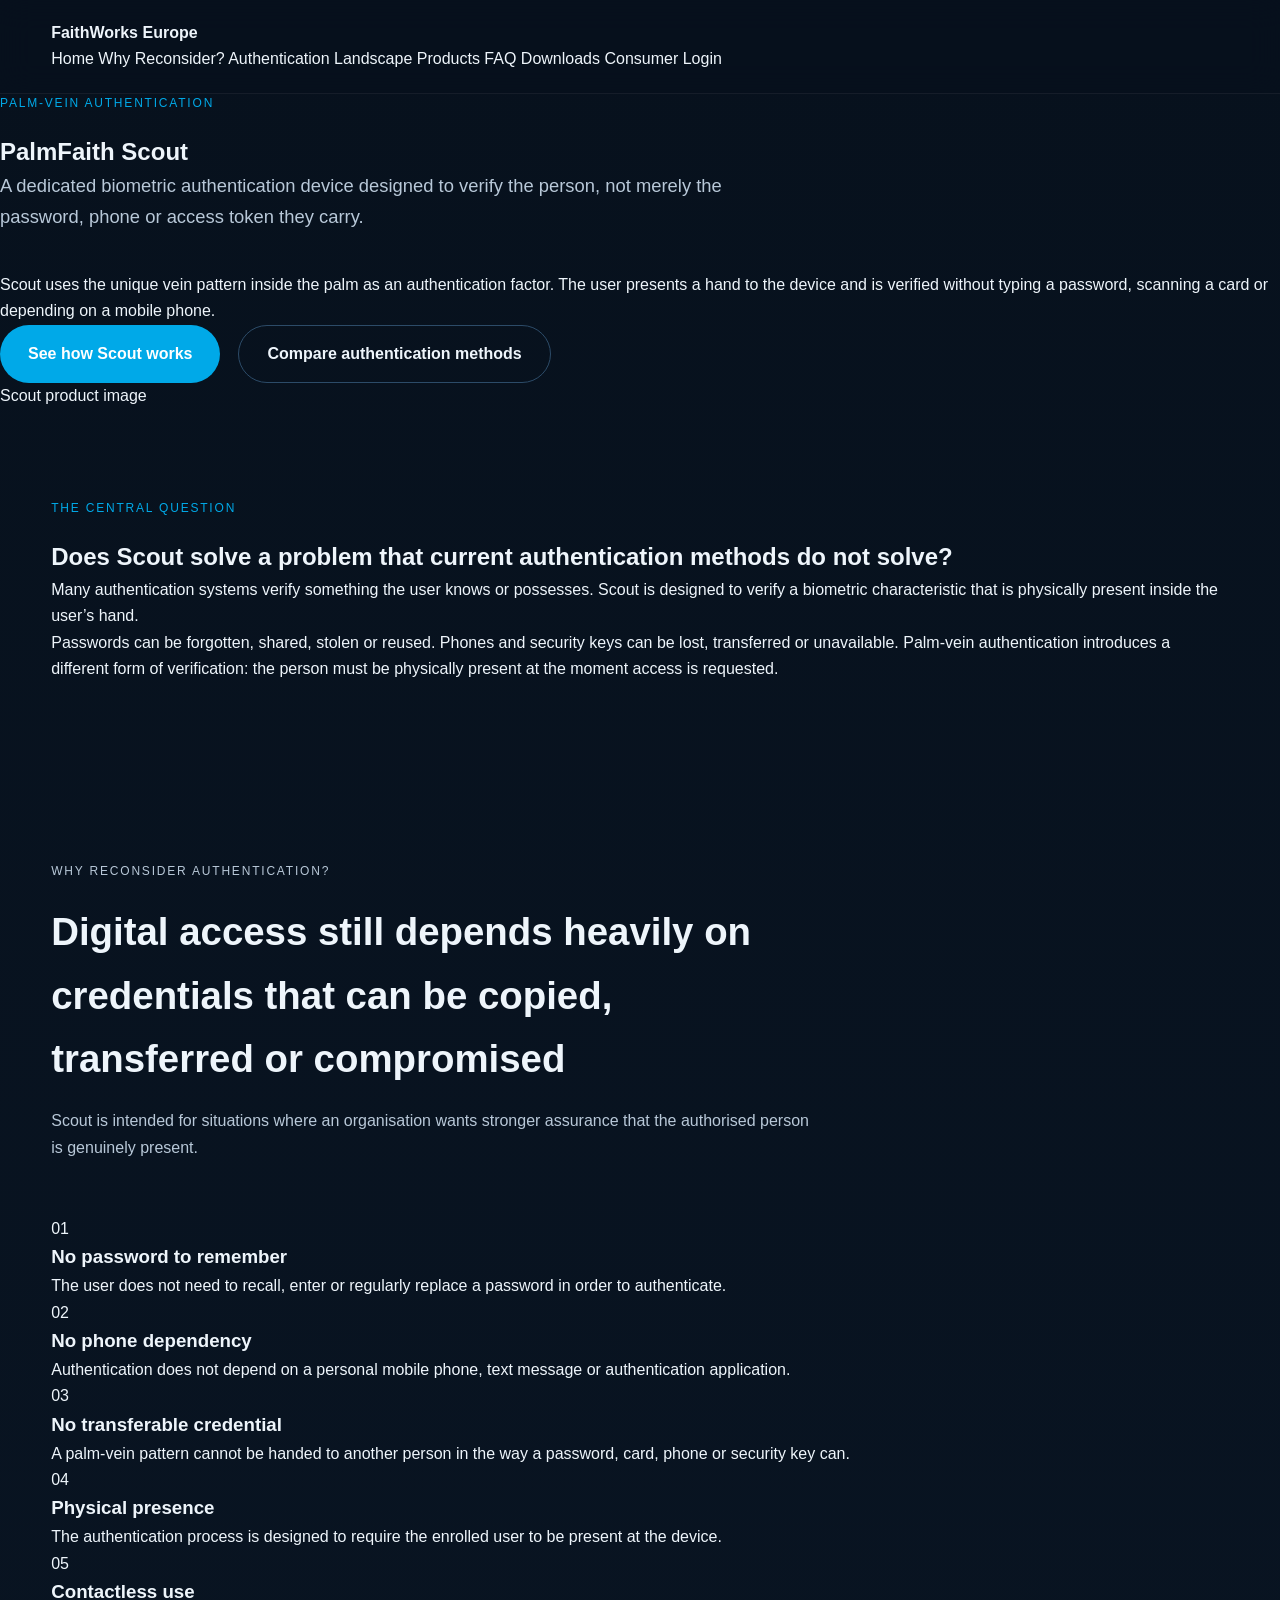
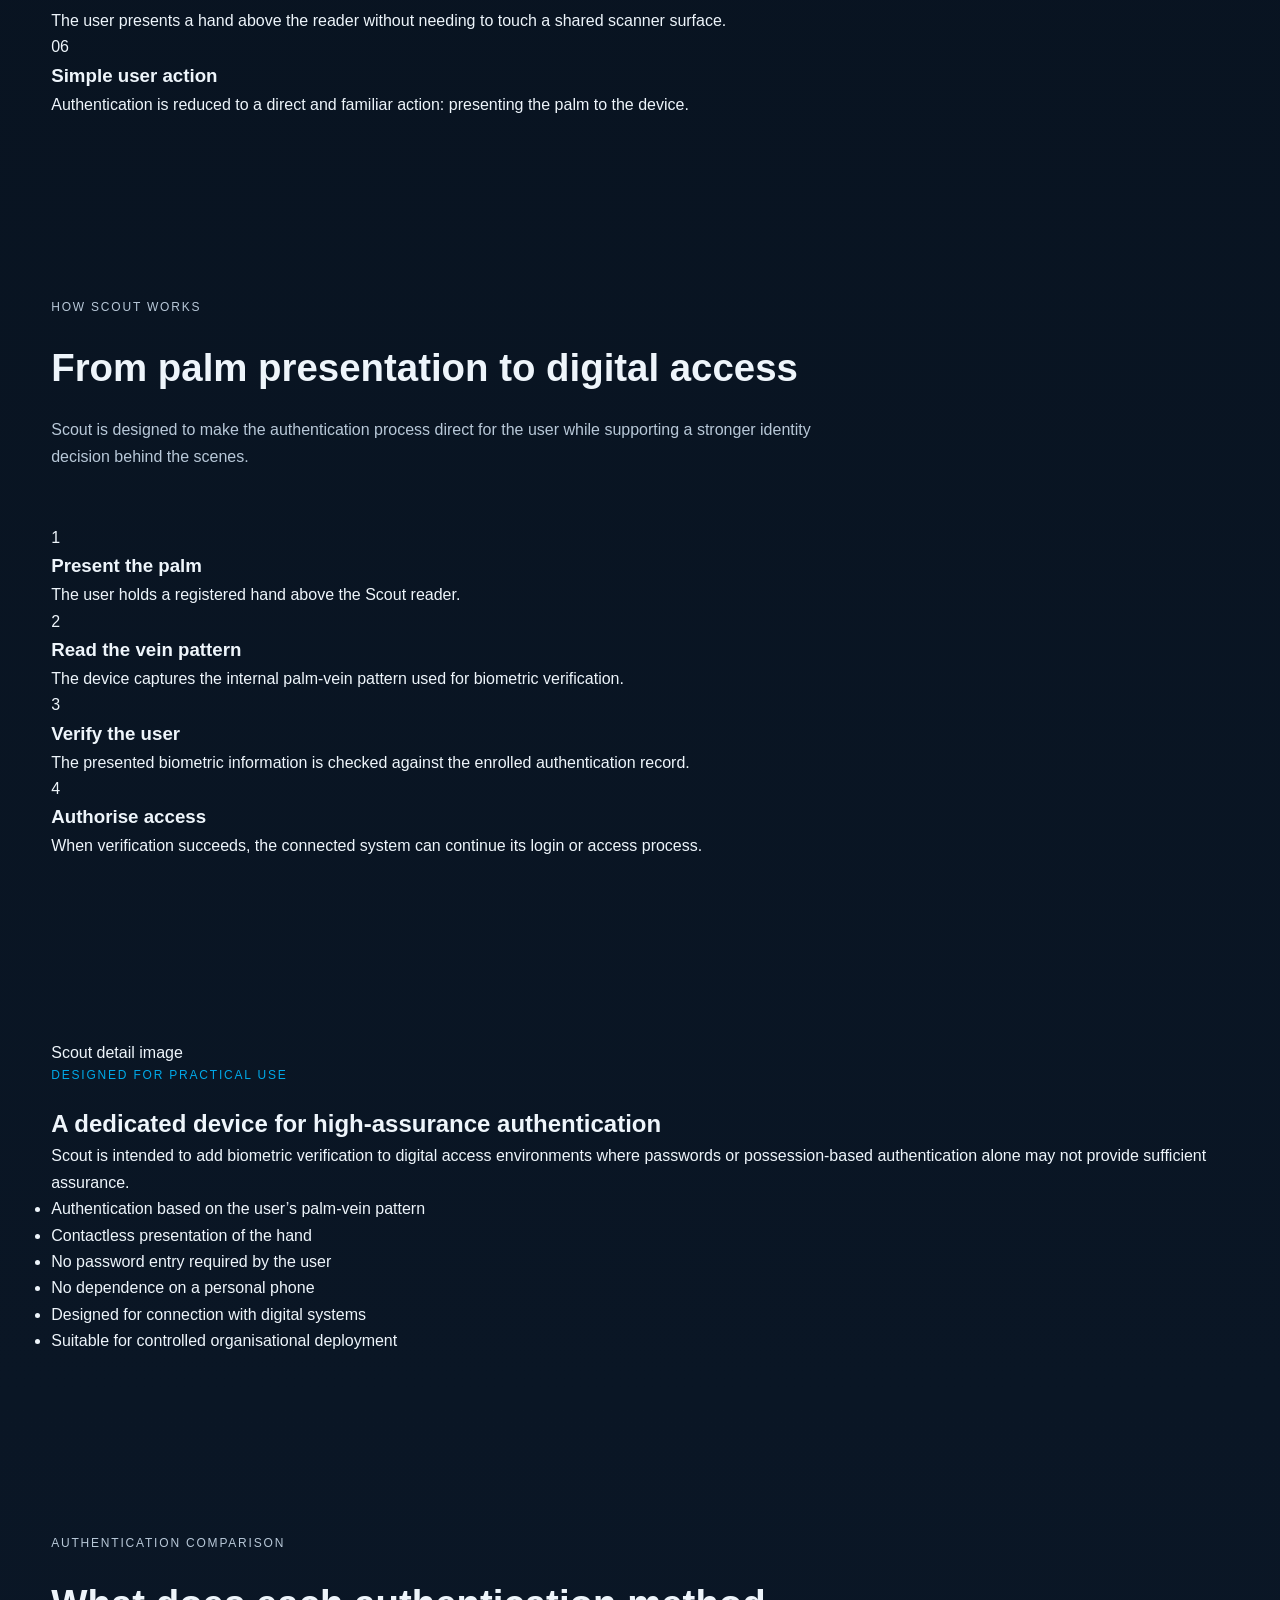
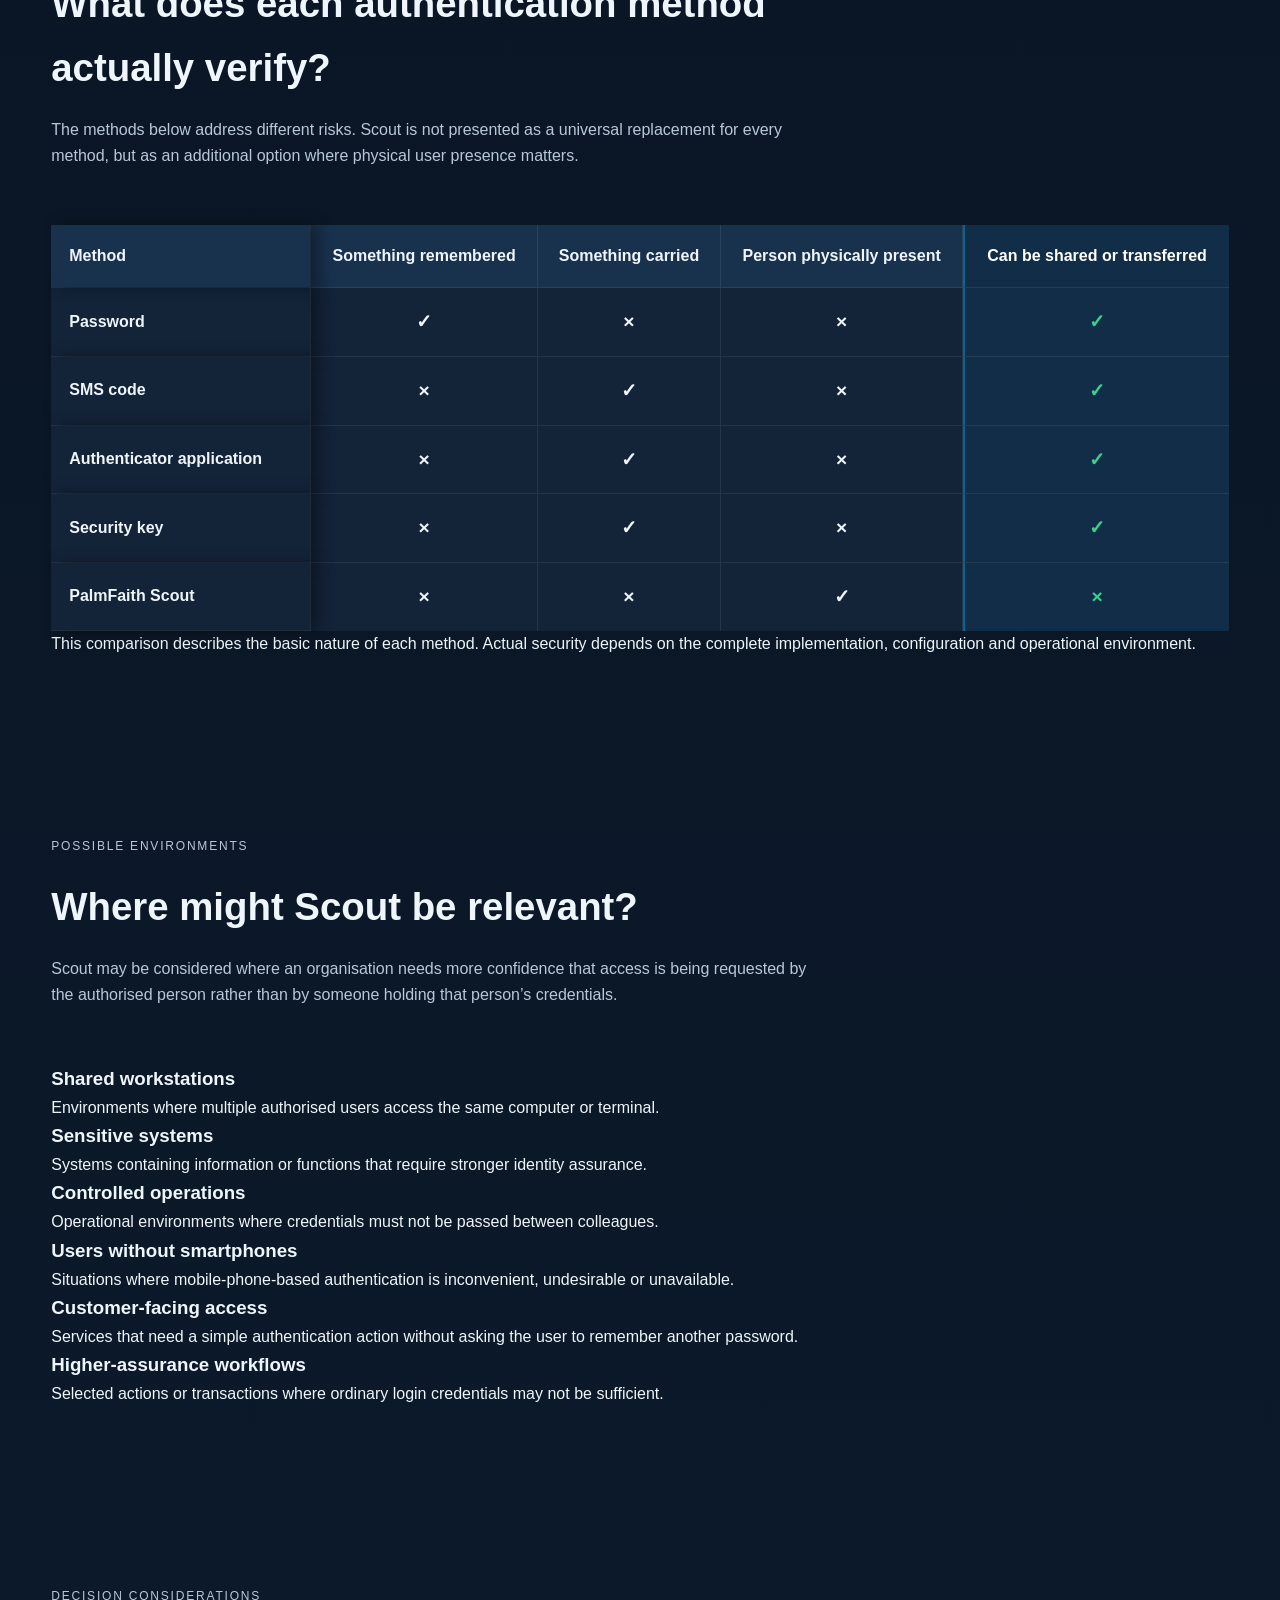
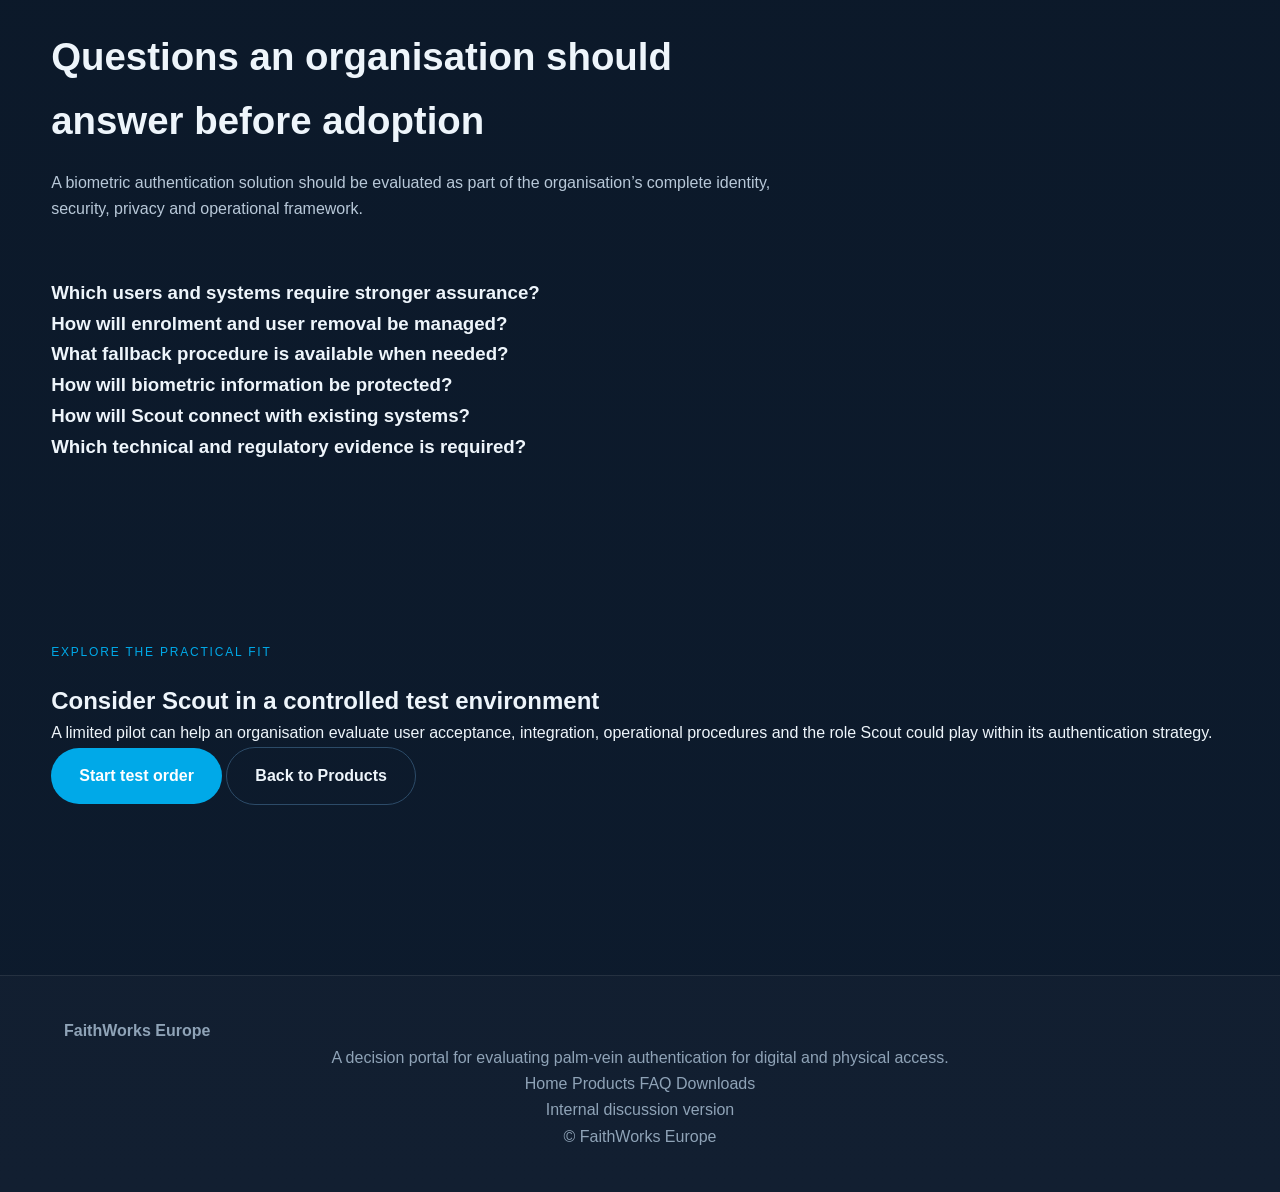
==== commit abd8d5dd: "Improve responsive comparison table" ====
--- a/products/scout.html
+++ b/products/scout.html
@@ -753,57 +753,6 @@
 
 
         <!-- =====================================================
-         SCOUT AND SENTINEL
-    ====================================================== -->
-
-        <section class="section">
-            <div class="container split-layout">
-
-                <div class="split-content">
-
-                    <p class="eyebrow">
-                        Digital and physical access
-                    </p>
-
-                    <h2>
-                        Scout and Sentinel serve different access environments
-                    </h2>
-
-                    <p>
-                        Scout is designed around authentication for digital
-                        systems. Sentinel is intended for physical access
-                        environments.
-                    </p>
-
-                    <p>
-                        Organisations may evaluate either product independently
-                        or consider how digital and physical identity decisions
-                        could operate within a broader access strategy.
-                    </p>
-
-                    <a class="button secondary" href="sentinel.html">
-                        Explore Sentinel
-                    </a>
-
-                </div>
-
-                <div class="split-visual">
-
-                    <!--
-            OPTIONAL COMBINED SCOUT + SENTINEL IMAGE
-          -->
-
-                    <div class="image-placeholder">
-                        <span>Scout and Sentinel image</span>
-                    </div>
-
-                </div>
-
-            </div>
-        </section>
-
-
-        <!-- =====================================================
          PILOT CTA
     ====================================================== -->
 
@@ -894,8 +843,8 @@
     </footer>
 
 
-    <script src="../script.js"></script>
+    <script src="../js/script.js"></script>
 
 </body>
 
-</html>+</html>
--- a/css/styles.css
+++ b/css/styles.css
@@ -1291,7 +1291,6 @@
   animation: productsReveal 1.2s cubic-bezier(.2,.8,.2,1) 17s forwards;
 }
 .product-reveal-scout { width: 46%; }
-.product-reveal-sentinel { width: 34%; animation-delay: 17.35s; }
 .product-reveal img {
   width: 100%;
   height: 300px;
@@ -1319,13 +1318,6 @@
   top: calc(37% - 76px);
   width: 100px;
   height: 76px;
-}
-
-.product-scan-sentinel {
-  left: calc(50% - 110px);
-  top: calc(58% - 27px);
-  width: 110px;
-  height: 54px;
 }
 
 .product-beam-haze {
@@ -1495,7 +1487,6 @@
   .cinematic-flow-arrow { flex-basis: 32px; width: 32px; }
   .cinematic-zone-products { left: 70%; width: 30%; flex-direction: column; align-items: center; justify-content: center; gap: 26px; padding: 8% 2% 18%; }
   .product-reveal-scout { width: 86%; }
-  .product-reveal-sentinel { width: 72%; }
   .product-reveal img { height: 175px; }
 }
 
@@ -1507,7 +1498,6 @@
   .cinematic-flow-arrow { flex-basis: 20px; width: 20px; }
   .cinematic-zone-products { left: 73%; width: 27%; gap: 18px; padding-bottom: 25%; }
   .product-reveal-scout { width: 100%; }
-  .product-reveal-sentinel { width: 82%; }
   .product-reveal img { height: 118px; }
   .product-reveal strong { font-size:.65rem; }
   .cinematic-scanner { width: 58%; left: 2%; bottom: 15%; }
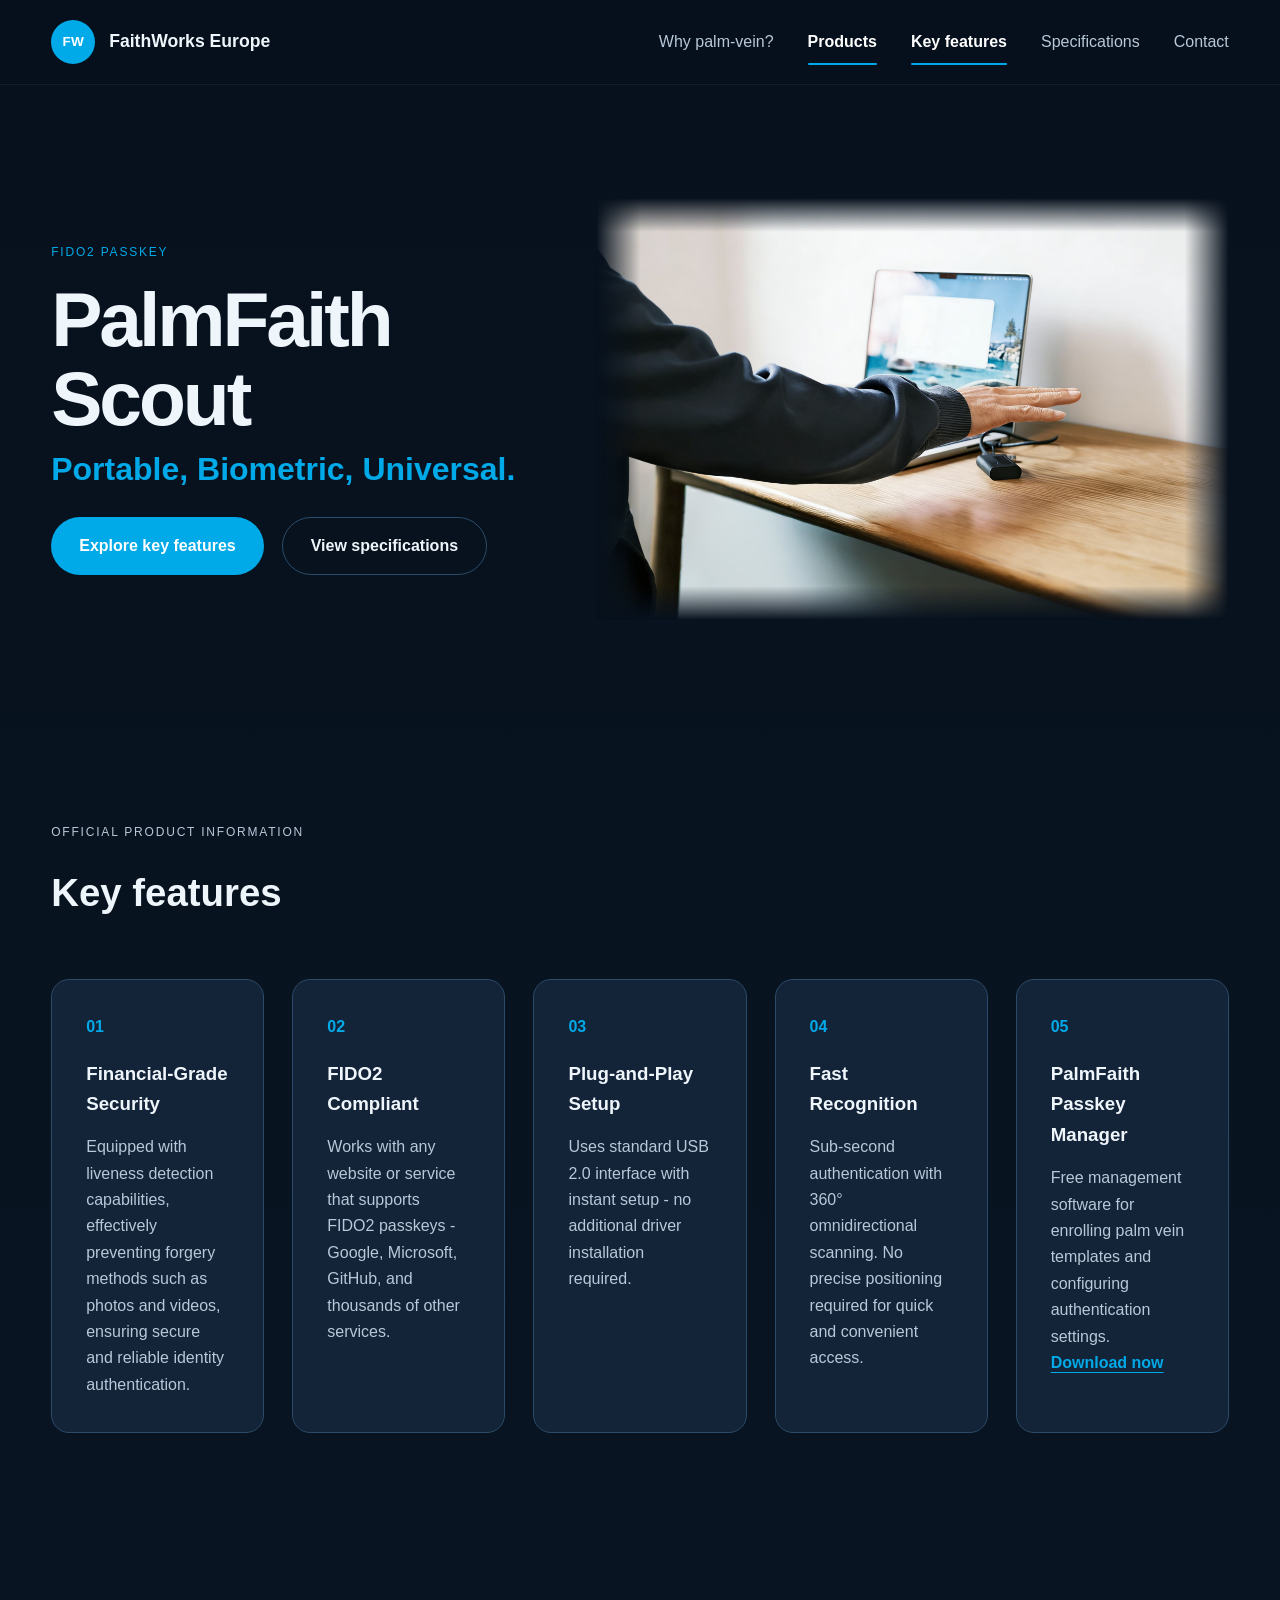
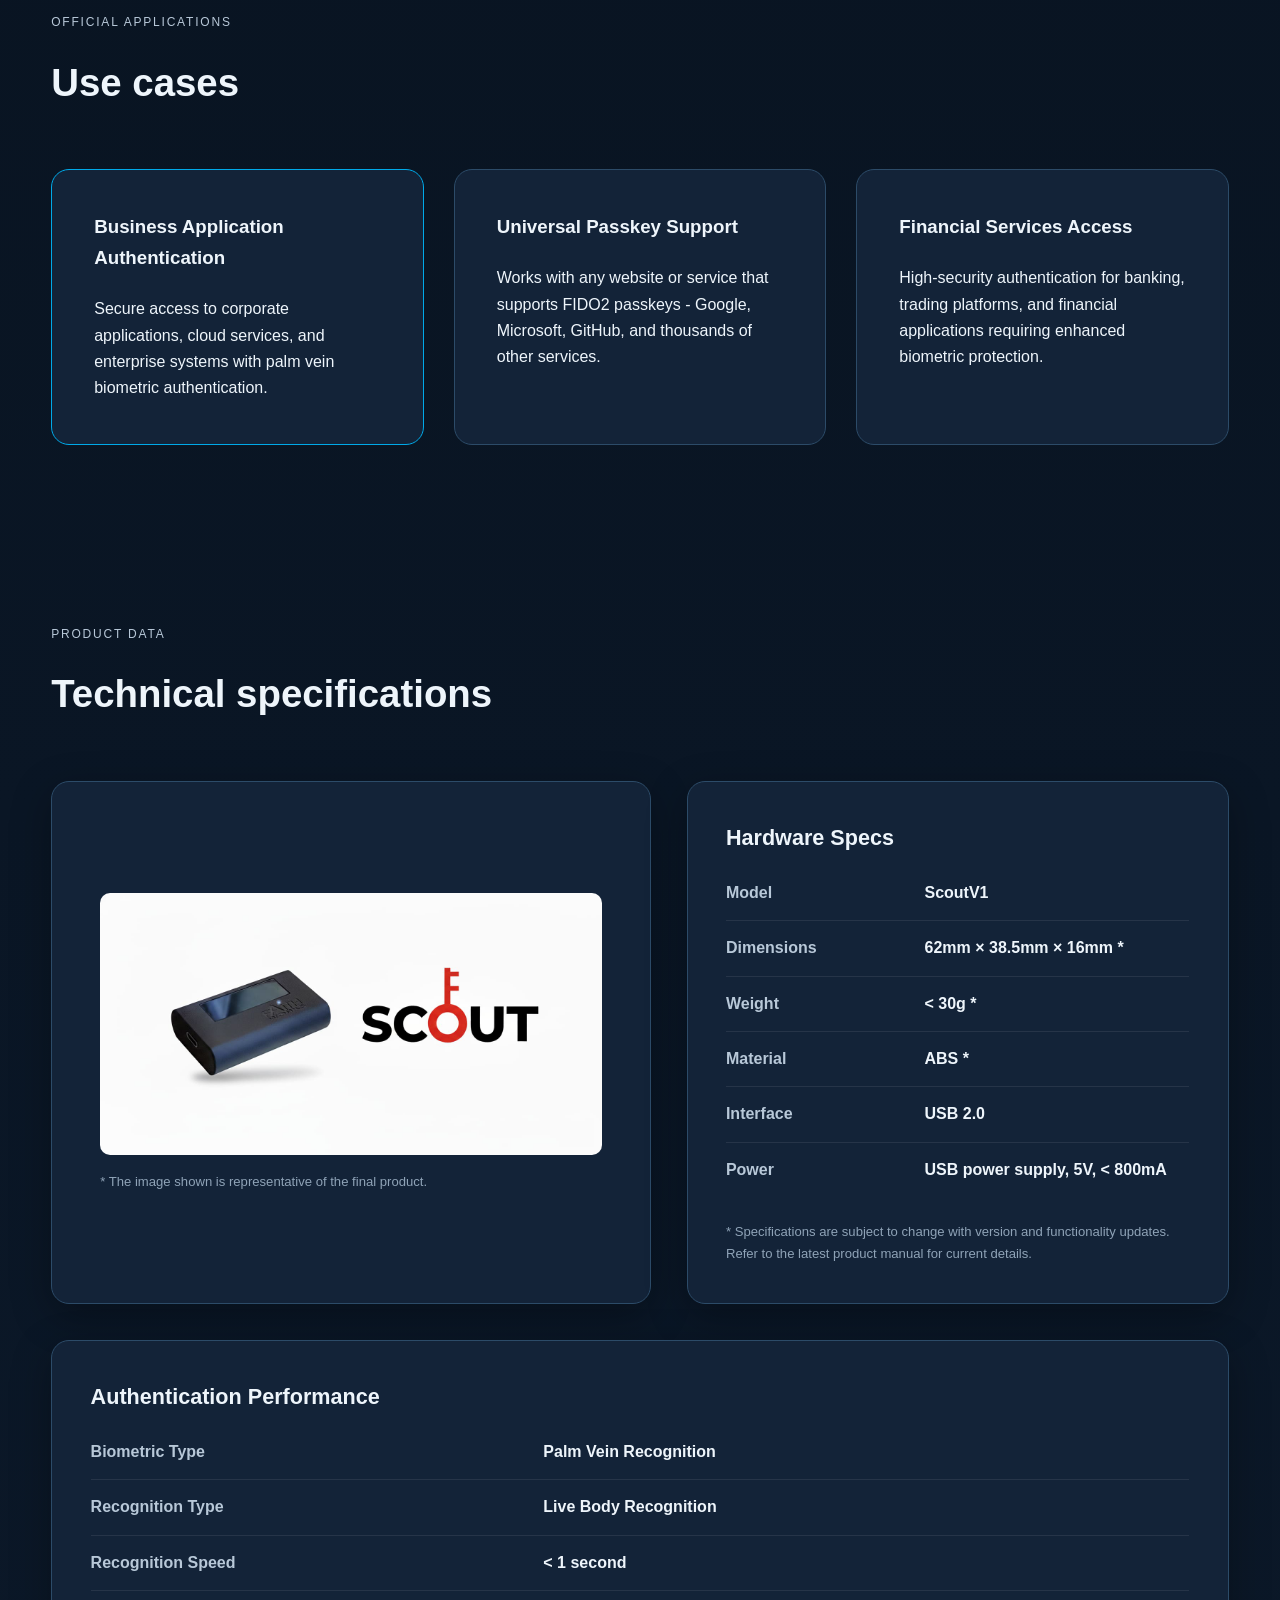
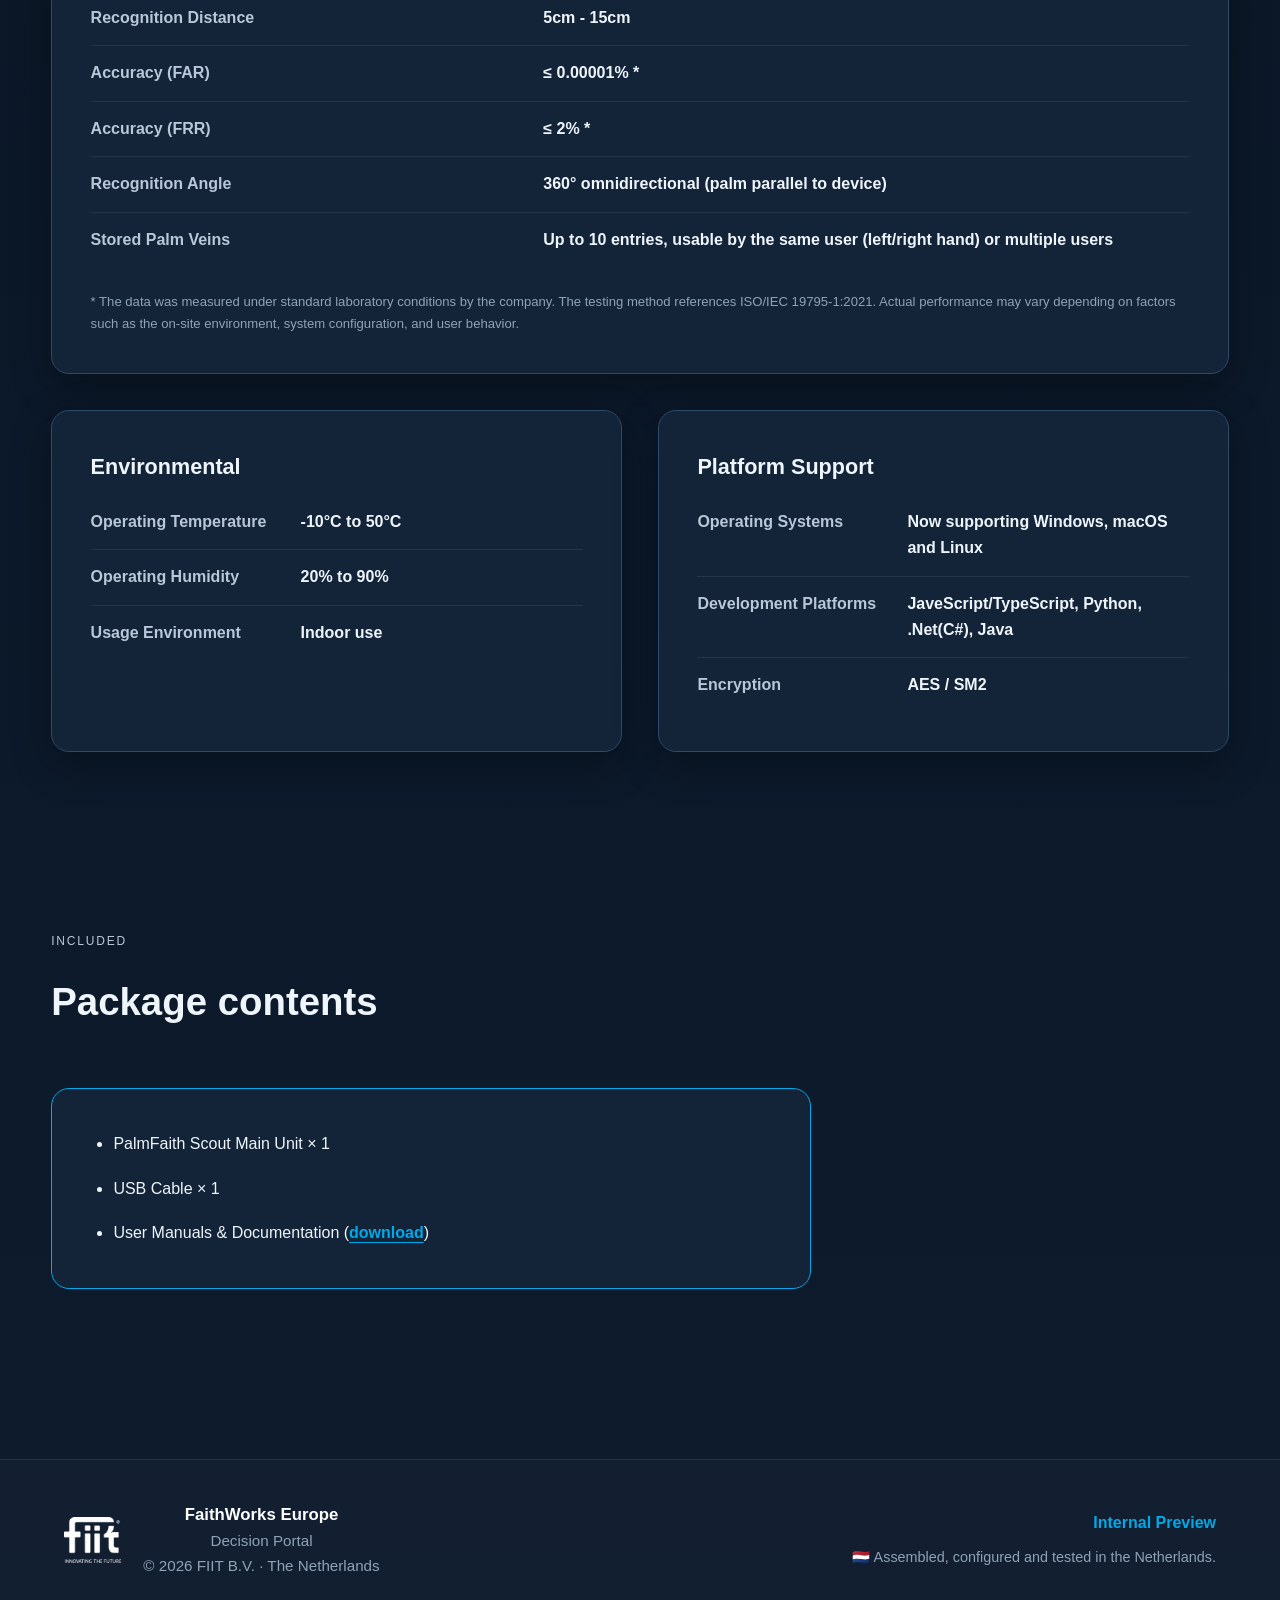
==== commit cd96a6cd: "Improve responsive comparison table" ====
--- a/products/scout.html
+++ b/products/scout.html
@@ -1,850 +1,213 @@
-<!DOCTYPE html>
+<!doctype html>
 <html lang="en">
 
 <head>
-    <meta charset="UTF-8">
-
-    <meta name="viewport" content="width=device-width, initial-scale=1.0">
-
-    <meta name="description"
-        content="Explore PalmFaith Scout: palm-vein authentication designed to strengthen digital access without relying on passwords, phones or remembered credentials.">
-
-    <title>PalmFaith Scout | FaithWorks Europe</title>
-
-    <link rel="stylesheet" href="../css/styles.css">
+  <meta charset="utf-8">
+  <meta name="viewport" content="width=device-width, initial-scale=1">
+  <meta name="description" content="Explore PalmFaith Scout: Portable, Biometric, Universal.">
+  <title>PalmFaith Scout | FaithWorks Europe</title>
+  <link rel="stylesheet" href="../css/styles.css?v=20260722-scout">
 </head>
 
 <body>
-
-    <!-- =====================================================
-       HEADER
-  ====================================================== -->
-
-    <header class="site-header">
-        <div class="container header-inner">
-
-            <a class="brand" href="../index.html" aria-label="FaithWorks Europe home">
-                <span class="brand-name">FaithWorks Europe</span>
-            </a>
-
-            <button class="menu-toggle" type="button" aria-label="Open navigation" aria-expanded="false"
-                aria-controls="primary-navigation">
-                <span></span>
-                <span></span>
-                <span></span>
-            </button>
-
-            <nav class="site-navigation" id="primary-navigation" aria-label="Primary navigation">
-                <a href="../index.html">Home</a>
-
-                <a href="../index.html#why-reconsider">
-                    Why Reconsider?
-                </a>
-
-                <a href="../index.html#authentication-landscape">
-                    Authentication Landscape
-                </a>
-
-                <a href="../index.html#products" class="active" aria-current="page">
-                    Products
-                </a>
-
-                <a href="../index.html#faq">FAQ</a>
-
-                <a href="../index.html#downloads">Downloads</a>
-
-                <a href="#" class="coming-soon" aria-label="Consumer access — coming soon">
-                    Consumer
-                    <span class="coming-soon-label">Coming soon</span>
-                </a>
-
-                <a href="#" class="coming-soon" aria-label="Login — coming soon">
-                    Login
-                    <span class="coming-soon-label">Coming soon</span>
-                </a>
-            </nav>
-
+  <header class="site-header">
+    <a class="brand" href="../index.html" aria-label="FaithWorks Europe home">
+      <span class="brand-mark">FW</span>
+      <span class="brand-text">FaithWorks Europe</span>
+    </a>
+
+    <button class="menu-toggle" aria-label="Open menu" aria-expanded="false" aria-controls="main-navigation">
+      ☰
+    </button>
+
+    <nav class="main-nav" id="main-navigation" aria-label="Main navigation">
+      <a href="../index.html#decision">Why palm-vein?</a>
+      <a href="../index.html#products" aria-current="page">Products</a>
+      <a href="#key-features">Key features</a>
+      <a href="#technical-specifications">Specifications</a>
+      <a href="../index.html#contact">Contact</a>
+    </nav>
+  </header>
+
+  <main>
+    <section class="section scout-page-hero">
+      <div class="scout-hero-copy">
+        <p class="eyebrow">FIDO2 Passkey</p>
+        <h1>PalmFaith Scout</h1>
+        <p class="hero-statement">Portable, Biometric, Universal.</p>
+
+        <div class="hero-actions">
+          <a class="button primary" href="#key-features">Explore key features</a>
+          <a class="button secondary" href="#technical-specifications">View specifications</a>
         </div>
-    </header>
-
-
-    <main>
-
-        <!-- =====================================================
-         PRODUCT HERO
-    ====================================================== -->
-
-        <section class="product-hero">
-            <div class="container product-hero-grid">
-
-                <div class="product-hero-content">
-
-                    <p class="eyebrow">
-                        Palm-vein authentication
-                    </p>
-
-                    <h1>
-                        PalmFaith Scout
-                    </h1>
-
-                    <p class="hero-lead">
-                        A dedicated biometric authentication device designed
-                        to verify the person, not merely the password, phone
-                        or access token they carry.
-                    </p>
-
-                    <p>
-                        Scout uses the unique vein pattern inside the palm as
-                        an authentication factor. The user presents a hand to
-                        the device and is verified without typing a password,
-                        scanning a card or depending on a mobile phone.
-                    </p>
-
-                    <div class="hero-actions">
-
-                        <a class="button primary" href="#how-scout-works">
-                            See how Scout works
-                        </a>
-
-                        <a class="button secondary" href="#scout-comparison">
-                            Compare authentication methods
-                        </a>
-
-                    </div>
-
-                </div>
-
-                <div class="product-hero-visual">
-
-                    <!--
-            TEMPORARY IMAGE PLACEHOLDER
-
-            Replace the complete div below later with:
-
-            <img
-              src="../img/NAME-OF-SCOUT-IMAGE.png"
-              alt="PalmFaith Scout palm-vein authentication device"
-            >
-          -->
-
-                    <div class="image-placeholder">
-                        <span>Scout product image</span>
-                    </div>
-
-                </div>
-
-            </div>
-        </section>
-
-
-        <!-- =====================================================
-         PRODUCT INTRODUCTION
-    ====================================================== -->
-
-        <section class="section section-light">
-            <div class="container narrow">
-
-                <p class="eyebrow">
-                    The central question
-                </p>
-
-                <h2>
-                    Does Scout solve a problem that current authentication
-                    methods do not solve?
-                </h2>
-
-                <p class="section-intro">
-                    Many authentication systems verify something the user
-                    knows or possesses. Scout is designed to verify a
-                    biometric characteristic that is physically present
-                    inside the user’s hand.
-                </p>
-
-                <p>
-                    Passwords can be forgotten, shared, stolen or reused.
-                    Phones and security keys can be lost, transferred or
-                    unavailable. Palm-vein authentication introduces a
-                    different form of verification: the person must be
-                    physically present at the moment access is requested.
-                </p>
-
-            </div>
-        </section>
-
-
-        <!-- =====================================================
-         WHY SCOUT
-    ====================================================== -->
-
-        <section class="section" id="why-scout">
-            <div class="container">
-
-                <div class="section-heading">
-
-                    <p class="eyebrow">
-                        Why reconsider authentication?
-                    </p>
-
-                    <h2>
-                        Digital access still depends heavily on credentials
-                        that can be copied, transferred or compromised
-                    </h2>
-
-                    <p>
-                        Scout is intended for situations where an organisation
-                        wants stronger assurance that the authorised person is
-                        genuinely present.
-                    </p>
-
-                </div>
-
-                <div class="feature-grid">
-
-                    <article class="feature-card">
-
-                        <div class="feature-number">01</div>
-
-                        <h3>
-                            No password to remember
-                        </h3>
-
-                        <p>
-                            The user does not need to recall, enter or regularly
-                            replace a password in order to authenticate.
-                        </p>
-
-                    </article>
-
-                    <article class="feature-card">
-
-                        <div class="feature-number">02</div>
-
-                        <h3>
-                            No phone dependency
-                        </h3>
-
-                        <p>
-                            Authentication does not depend on a personal mobile
-                            phone, text message or authentication application.
-                        </p>
-
-                    </article>
-
-                    <article class="feature-card">
-
-                        <div class="feature-number">03</div>
-
-                        <h3>
-                            No transferable credential
-                        </h3>
-
-                        <p>
-                            A palm-vein pattern cannot be handed to another person
-                            in the way a password, card, phone or security key can.
-                        </p>
-
-                    </article>
-
-                    <article class="feature-card">
-
-                        <div class="feature-number">04</div>
-
-                        <h3>
-                            Physical presence
-                        </h3>
-
-                        <p>
-                            The authentication process is designed to require the
-                            enrolled user to be present at the device.
-                        </p>
-
-                    </article>
-
-                    <article class="feature-card">
-
-                        <div class="feature-number">05</div>
-
-                        <h3>
-                            Contactless use
-                        </h3>
-
-                        <p>
-                            The user presents a hand above the reader without
-                            needing to touch a shared scanner surface.
-                        </p>
-
-                    </article>
-
-                    <article class="feature-card">
-
-                        <div class="feature-number">06</div>
-
-                        <h3>
-                            Simple user action
-                        </h3>
-
-                        <p>
-                            Authentication is reduced to a direct and familiar
-                            action: presenting the palm to the device.
-                        </p>
-
-                    </article>
-
-                </div>
-
-            </div>
-        </section>
-
-
-        <!-- =====================================================
-         HOW SCOUT WORKS
-    ====================================================== -->
-
-        <section class="section section-dark" id="how-scout-works">
-            <div class="container">
-
-                <div class="section-heading">
-
-                    <p class="eyebrow">
-                        How Scout works
-                    </p>
-
-                    <h2>
-                        From palm presentation to digital access
-                    </h2>
-
-                    <p>
-                        Scout is designed to make the authentication process
-                        direct for the user while supporting a stronger identity
-                        decision behind the scenes.
-                    </p>
-
-                </div>
-
-                <div class="process-grid">
-
-                    <article class="process-step">
-
-                        <span class="process-step-number">1</span>
-
-                        <h3>
-                            Present the palm
-                        </h3>
-
-                        <p>
-                            The user holds a registered hand above the Scout
-                            reader.
-                        </p>
-
-                    </article>
-
-                    <article class="process-step">
-
-                        <span class="process-step-number">2</span>
-
-                        <h3>
-                            Read the vein pattern
-                        </h3>
-
-                        <p>
-                            The device captures the internal palm-vein pattern
-                            used for biometric verification.
-                        </p>
-
-                    </article>
-
-                    <article class="process-step">
-
-                        <span class="process-step-number">3</span>
-
-                        <h3>
-                            Verify the user
-                        </h3>
-
-                        <p>
-                            The presented biometric information is checked against
-                            the enrolled authentication record.
-                        </p>
-
-                    </article>
-
-                    <article class="process-step">
-
-                        <span class="process-step-number">4</span>
-
-                        <h3>
-                            Authorise access
-                        </h3>
-
-                        <p>
-                            When verification succeeds, the connected system can
-                            continue its login or access process.
-                        </p>
-
-                    </article>
-
-                </div>
-
-            </div>
-        </section>
-
-
-        <!-- =====================================================
-         IMAGE / PRODUCT DETAIL
-    ====================================================== -->
-
-        <section class="section">
-            <div class="container split-layout">
-
-                <div class="split-visual">
-
-                    <!--
-            SECOND TEMPORARY IMAGE PLACEHOLDER
-
-            Possible image:
-            - Scout device close-up
-            - hand above Scout
-            - Scout connected to a laptop
-            - product image from different angle
-          -->
-
-                    <div class="image-placeholder image-placeholder-tall">
-                        <span>Scout detail image</span>
-                    </div>
-
-                </div>
-
-                <div class="split-content">
-
-                    <p class="eyebrow">
-                        Designed for practical use
-                    </p>
-
-                    <h2>
-                        A dedicated device for high-assurance authentication
-                    </h2>
-
-                    <p>
-                        Scout is intended to add biometric verification to
-                        digital access environments where passwords or
-                        possession-based authentication alone may not provide
-                        sufficient assurance.
-                    </p>
-
-                    <ul class="check-list">
-                        <li>
-                            Authentication based on the user’s palm-vein pattern
-                        </li>
-
-                        <li>
-                            Contactless presentation of the hand
-                        </li>
-
-                        <li>
-                            No password entry required by the user
-                        </li>
-
-                        <li>
-                            No dependence on a personal phone
-                        </li>
-
-                        <li>
-                            Designed for connection with digital systems
-                        </li>
-
-                        <li>
-                            Suitable for controlled organisational deployment
-                        </li>
-                    </ul>
-
-                </div>
-
-            </div>
-        </section>
-
-
-        <!-- =====================================================
-         COMPARISON TABLE
-    ====================================================== -->
-
-        <section class="section section-light" id="scout-comparison">
-            <div class="container">
-
-                <div class="section-heading">
-
-                    <p class="eyebrow">
-                        Authentication comparison
-                    </p>
-
-                    <h2>
-                        What does each authentication method actually verify?
-                    </h2>
-
-                    <p>
-                        The methods below address different risks. Scout is not
-                        presented as a universal replacement for every method,
-                        but as an additional option where physical user presence
-                        matters.
-                    </p>
-
-                </div>
-
-                <div class="table-wrapper">
-
-                    <table class="comparison-table">
-
-                        <thead>
-                            <tr>
-                                <th scope="col">Method</th>
-                                <th scope="col">Something remembered</th>
-                                <th scope="col">Something carried</th>
-                                <th scope="col">Person physically present</th>
-                                <th scope="col">Can be shared or transferred</th>
-                            </tr>
-                        </thead>
-
-                        <tbody>
-
-                            <tr>
-                                <th scope="row">Password</th>
-                                <td class="status-yes">
-                                    <span aria-label="Yes">✓</span>
-                                </td>
-                                <td class="status-no">
-                                    <span aria-label="No">×</span>
-                                </td>
-                                <td class="status-no">
-                                    <span aria-label="No">×</span>
-                                </td>
-                                <td class="status-yes">
-                                    <span aria-label="Yes">✓</span>
-                                </td>
-                            </tr>
-
-                            <tr>
-                                <th scope="row">SMS code</th>
-                                <td class="status-no">
-                                    <span aria-label="No">×</span>
-                                </td>
-                                <td class="status-yes">
-                                    <span aria-label="Yes">✓</span>
-                                </td>
-                                <td class="status-no">
-                                    <span aria-label="No">×</span>
-                                </td>
-                                <td class="status-yes">
-                                    <span aria-label="Yes">✓</span>
-                                </td>
-                            </tr>
-
-                            <tr>
-                                <th scope="row">Authenticator application</th>
-                                <td class="status-no">
-                                    <span aria-label="No">×</span>
-                                </td>
-                                <td class="status-yes">
-                                    <span aria-label="Yes">✓</span>
-                                </td>
-                                <td class="status-no">
-                                    <span aria-label="No">×</span>
-                                </td>
-                                <td class="status-yes">
-                                    <span aria-label="Possible">✓</span>
-                                </td>
-                            </tr>
-
-                            <tr>
-                                <th scope="row">Security key</th>
-                                <td class="status-no">
-                                    <span aria-label="No">×</span>
-                                </td>
-                                <td class="status-yes">
-                                    <span aria-label="Yes">✓</span>
-                                </td>
-                                <td class="status-no">
-                                    <span aria-label="No">×</span>
-                                </td>
-                                <td class="status-yes">
-                                    <span aria-label="Yes">✓</span>
-                                </td>
-                            </tr>
-
-                            <tr class="highlight-row">
-                                <th scope="row">PalmFaith Scout</th>
-                                <td class="status-no">
-                                    <span aria-label="No">×</span>
-                                </td>
-                                <td class="status-no">
-                                    <span aria-label="No personal credential required">×</span>
-                                </td>
-                                <td class="status-yes">
-                                    <span aria-label="Yes">✓</span>
-                                </td>
-                                <td class="status-no">
-                                    <span aria-label="No">×</span>
-                                </td>
-                            </tr>
-
-                        </tbody>
-
-                    </table>
-
-                </div>
-
-                <p class="table-note">
-                    This comparison describes the basic nature of each method.
-                    Actual security depends on the complete implementation,
-                    configuration and operational environment.
-                </p>
-
-            </div>
-        </section>
-
-
-        <!-- =====================================================
-         POSSIBLE ENVIRONMENTS
-    ====================================================== -->
-
-        <section class="section">
-            <div class="container">
-
-                <div class="section-heading">
-
-                    <p class="eyebrow">
-                        Possible environments
-                    </p>
-
-                    <h2>
-                        Where might Scout be relevant?
-                    </h2>
-
-                    <p>
-                        Scout may be considered where an organisation needs more
-                        confidence that access is being requested by the
-                        authorised person rather than by someone holding that
-                        person’s credentials.
-                    </p>
-
-                </div>
-
-                <div class="use-case-grid">
-
-                    <article class="use-case-card">
-                        <h3>Shared workstations</h3>
-                        <p>
-                            Environments where multiple authorised users access
-                            the same computer or terminal.
-                        </p>
-                    </article>
-
-                    <article class="use-case-card">
-                        <h3>Sensitive systems</h3>
-                        <p>
-                            Systems containing information or functions that
-                            require stronger identity assurance.
-                        </p>
-                    </article>
-
-                    <article class="use-case-card">
-                        <h3>Controlled operations</h3>
-                        <p>
-                            Operational environments where credentials must not
-                            be passed between colleagues.
-                        </p>
-                    </article>
-
-                    <article class="use-case-card">
-                        <h3>Users without smartphones</h3>
-                        <p>
-                            Situations where mobile-phone-based authentication is
-                            inconvenient, undesirable or unavailable.
-                        </p>
-                    </article>
-
-                    <article class="use-case-card">
-                        <h3>Customer-facing access</h3>
-                        <p>
-                            Services that need a simple authentication action
-                            without asking the user to remember another password.
-                        </p>
-                    </article>
-
-                    <article class="use-case-card">
-                        <h3>Higher-assurance workflows</h3>
-                        <p>
-                            Selected actions or transactions where ordinary login
-                            credentials may not be sufficient.
-                        </p>
-                    </article>
-
-                </div>
-
-            </div>
-        </section>
-
-
-        <!-- =====================================================
-         QUESTIONS BEFORE ADOPTION
-    ====================================================== -->
-
-        <section class="section section-dark">
-            <div class="container">
-
-                <div class="section-heading">
-
-                    <p class="eyebrow">
-                        Decision considerations
-                    </p>
-
-                    <h2>
-                        Questions an organisation should answer before adoption
-                    </h2>
-
-                    <p>
-                        A biometric authentication solution should be evaluated
-                        as part of the organisation’s complete identity,
-                        security, privacy and operational framework.
-                    </p>
-
-                </div>
-
-                <div class="question-grid">
-
-                    <article class="question-card">
-                        <h3>
-                            Which users and systems require stronger assurance?
-                        </h3>
-                    </article>
-
-                    <article class="question-card">
-                        <h3>
-                            How will enrolment and user removal be managed?
-                        </h3>
-                    </article>
-
-                    <article class="question-card">
-                        <h3>
-                            What fallback procedure is available when needed?
-                        </h3>
-                    </article>
-
-                    <article class="question-card">
-                        <h3>
-                            How will biometric information be protected?
-                        </h3>
-                    </article>
-
-                    <article class="question-card">
-                        <h3>
-                            How will Scout connect with existing systems?
-                        </h3>
-                    </article>
-
-                    <article class="question-card">
-                        <h3>
-                            Which technical and regulatory evidence is required?
-                        </h3>
-                    </article>
-
-                </div>
-
-            </div>
-        </section>
-
-
-        <!-- =====================================================
-         PILOT CTA
-    ====================================================== -->
-
-        <section class="section product-cta">
-            <div class="container product-cta-inner">
-
-                <div>
-
-                    <p class="eyebrow">
-                        Explore the practical fit
-                    </p>
-
-                    <h2>
-                        Consider Scout in a controlled test environment
-                    </h2>
-
-                    <p>
-                        A limited pilot can help an organisation evaluate user
-                        acceptance, integration, operational procedures and the
-                        role Scout could play within its authentication strategy.
-                    </p>
-
-                </div>
-
-                <div class="product-cta-actions">
-
-                    <a class="button primary" href="../index.html#request-pilot">
-                        Start test order
-                    </a>
-
-                    <a class="button secondary" href="../index.html#products">
-                        Back to Products
-                    </a>
-
-                </div>
-
-            </div>
-        </section>
-
-    </main>
-
-
-    <!-- =====================================================
-       FOOTER
-  ====================================================== -->
-
-    <footer class="site-footer">
-        <div class="container footer-inner">
-
-            <div class="footer-brand">
-
-                <a class="brand" href="../index.html">
-                    <span class="brand-name">FaithWorks Europe</span>
-                </a>
-
-                <p>
-                    A decision portal for evaluating palm-vein authentication
-                    for digital and physical access.
-                </p>
-
-            </div>
-
-            <div class="footer-links">
-
-                <a href="../index.html">Home</a>
-
-                <a href="../index.html#products">Products</a>
-
-                <a href="../index.html#faq">FAQ</a>
-
-                <a href="../index.html#downloads">Downloads</a>
-
-            </div>
-
-            <div class="footer-meta">
-
-                <p>
-                    Internal discussion version
-                </p>
-
-                <p>
-                    © <span id="current-year"></span> FaithWorks Europe
-                </p>
-
-            </div>
-
+      </div>
+
+      <div class="hero-image scout-hero-image">
+        <img src="../img/FW-PF-Scout-product-desktop.jpg" alt="PalmFaith Scout portable passkey in use">
+      </div>
+    </section>
+
+    <section id="key-features" class="section">
+      <div class="section-heading">
+        <p class="eyebrow">Official product information</p>
+        <h2>Key features</h2>
+      </div>
+
+      <div class="decision-grid scout-feature-grid">
+        <article class="decision-card">
+          <span class="step">01</span>
+          <h3>Financial-Grade Security</h3>
+          <p>Equipped with liveness detection capabilities, effectively preventing forgery methods such as photos and videos, ensuring secure and reliable identity authentication.</p>
+        </article>
+
+        <article class="decision-card">
+          <span class="step">02</span>
+          <h3>FIDO2 Compliant</h3>
+          <p>Works with any website or service that supports FIDO2 passkeys - Google, Microsoft, GitHub, and thousands of other services.</p>
+        </article>
+
+        <article class="decision-card">
+          <span class="step">03</span>
+          <h3>Plug-and-Play Setup</h3>
+          <p>Uses standard USB 2.0 interface with instant setup - no additional driver installation required.</p>
+        </article>
+
+        <article class="decision-card">
+          <span class="step">04</span>
+          <h3>Fast Recognition</h3>
+          <p>Sub-second authentication with 360° omnidirectional scanning. No precise positioning required for quick and convenient access.</p>
+        </article>
+
+        <article class="decision-card">
+          <span class="step">05</span>
+          <h3>PalmFaith Passkey Manager</h3>
+          <p>Free management software for enrolling palm vein templates and configuring authentication settings.</p>
+          <a class="scout-inline-link" href="https://www.faithworks.ai/downloads#software">Download now</a>
+        </article>
+      </div>
+    </section>
+
+    <section class="section scout-use-cases">
+      <div class="section-heading">
+        <p class="eyebrow">Official applications</p>
+        <h2>Use cases</h2>
+      </div>
+
+      <div class="product-grid scout-use-case-grid">
+        <article class="product-card featured">
+          <h3>Business Application Authentication</h3>
+          <p>Secure access to corporate applications, cloud services, and enterprise systems with palm vein biometric authentication.</p>
+        </article>
+
+        <article class="product-card">
+          <h3>Universal Passkey Support</h3>
+          <p>Works with any website or service that supports FIDO2 passkeys - Google, Microsoft, GitHub, and thousands of other services.</p>
+        </article>
+
+        <article class="product-card">
+          <h3>Financial Services Access</h3>
+          <p>High-security authentication for banking, trading platforms, and financial applications requiring enhanced biometric protection.</p>
+        </article>
+      </div>
+    </section>
+
+    <section id="technical-specifications" class="section scout-specifications">
+      <div class="section-heading">
+        <p class="eyebrow">Product data</p>
+        <h2>Technical specifications</h2>
+      </div>
+
+      <div class="scout-product-overview">
+        <div class="scout-product-image">
+          <img src="../img/FW-PF-Scout-product-white.jpg" alt="PalmFaith Scout product">
+          <p>* The image shown is representative of the final product.</p>
         </div>
-    </footer>
-
-
-    <script src="../js/script.js"></script>
-
+
+        <article class="scout-spec-card">
+          <h3>Hardware Specs</h3>
+          <dl class="scout-spec-list">
+            <div><dt>Model</dt><dd>ScoutV1</dd></div>
+            <div><dt>Dimensions</dt><dd>62mm × 38.5mm × 16mm *</dd></div>
+            <div><dt>Weight</dt><dd>&lt; 30g *</dd></div>
+            <div><dt>Material</dt><dd>ABS *</dd></div>
+            <div><dt>Interface</dt><dd>USB 2.0</dd></div>
+            <div><dt>Power</dt><dd>USB power supply, 5V, &lt; 800mA</dd></div>
+          </dl>
+          <p class="scout-spec-note">* Specifications are subject to change with version and functionality updates. Refer to the latest product manual for current details.</p>
+        </article>
+      </div>
+
+      <div class="scout-spec-grid">
+        <article class="scout-spec-card scout-spec-card-wide">
+          <h3>Authentication Performance</h3>
+          <dl class="scout-spec-list">
+            <div><dt>Biometric Type</dt><dd>Palm Vein Recognition</dd></div>
+            <div><dt>Recognition Type</dt><dd>Live Body Recognition</dd></div>
+            <div><dt>Recognition Speed</dt><dd>&lt; 1 second</dd></div>
+            <div><dt>Recognition Distance</dt><dd>5cm - 15cm</dd></div>
+            <div><dt>Accuracy (FAR)</dt><dd>≤ 0.00001% *</dd></div>
+            <div><dt>Accuracy (FRR)</dt><dd>≤ 2% *</dd></div>
+            <div><dt>Recognition Angle</dt><dd>360° omnidirectional (palm parallel to device)</dd></div>
+            <div><dt>Stored Palm Veins</dt><dd>Up to 10 entries, usable by the same user (left/right hand) or multiple users</dd></div>
+          </dl>
+          <p class="scout-spec-note">* The data was measured under standard laboratory conditions by the company. The testing method references ISO/IEC 19795-1:2021. Actual performance may vary depending on factors such as the on-site environment, system configuration, and user behavior.</p>
+        </article>
+
+        <article class="scout-spec-card">
+          <h3>Environmental</h3>
+          <dl class="scout-spec-list">
+            <div><dt>Operating Temperature</dt><dd>-10°C to 50°C</dd></div>
+            <div><dt>Operating Humidity</dt><dd>20% to 90%</dd></div>
+            <div><dt>Usage Environment</dt><dd>Indoor use</dd></div>
+          </dl>
+        </article>
+
+        <article class="scout-spec-card">
+          <h3>Platform Support</h3>
+          <dl class="scout-spec-list">
+            <div><dt>Operating Systems</dt><dd>Now supporting Windows, macOS and Linux</dd></div>
+            <div><dt>Development Platforms</dt><dd>JaveScript/TypeScript, Python, .Net(C#), Java</dd></div>
+            <div><dt>Encryption</dt><dd>AES / SM2</dd></div>
+          </dl>
+        </article>
+      </div>
+    </section>
+
+    <section class="section scout-package-section">
+      <div class="section-heading">
+        <p class="eyebrow">Included</p>
+        <h2>Package contents</h2>
+      </div>
+
+      <article class="product-card featured scout-package-card">
+        <ul class="scout-package-list">
+          <li>PalmFaith Scout Main Unit × 1</li>
+          <li>USB Cable × 1</li>
+          <li>User Manuals &amp; Documentation (<a class="scout-inline-link" href="https://www.faithworks.ai/downloads#documentation">download</a>)</li>
+        </ul>
+      </article>
+    </section>
+  </main>
+
+  <footer class="site-footer">
+    <div class="footer-content">
+      <div class="footer-left">
+        <img src="../img/fiit-logo-white.png" alt="FIIT B.V." class="footer-logo">
+        <div class="footer-text">
+          <strong>FaithWorks Europe</strong><br>
+          Decision Portal<br>
+          © 2026 FIIT B.V. · The Netherlands
+        </div>
+      </div>
+
+      <div class="footer-right">
+        <div class="footer-status">Internal Preview</div>
+        <div class="footer-quality">🇳🇱 Assembled, configured and tested in the Netherlands.</div>
+      </div>
+    </div>
+  </footer>
+
+  <script src="../js/script.js?v=20260721-tooltips-once"></script>
 </body>
 
 </html>
--- a/css/styles.css
+++ b/css/styles.css
@@ -79,6 +79,61 @@
 select {
 
   font: inherit;
+}
+
+/* ==========================================================
+   TECHNICAL TERM TOOLTIPS
+========================================================== */
+
+.technical-term {
+  display: inline;
+  padding: 0;
+  border: 0;
+  border-bottom: 1px dotted currentColor;
+  background: none;
+  color: inherit;
+  font: inherit;
+  line-height: inherit;
+  text-align: inherit;
+  cursor: help;
+}
+
+.technical-term:focus-visible {
+  outline: 2px solid var(--primary);
+  outline-offset: 3px;
+  border-radius: 2px;
+}
+
+.technical-popover {
+  position: fixed;
+  z-index: 2000;
+  width: min(360px, calc(100vw - 32px));
+  padding: 14px 16px;
+  border: 1px solid var(--border);
+  border-radius: 12px;
+  background: var(--surface-light);
+  box-shadow: var(--shadow);
+  color: var(--text);
+  font-size: .9rem;
+  line-height: 1.5;
+  text-align: left;
+  opacity: 0;
+  visibility: hidden;
+  pointer-events: none;
+  transition: opacity .14s ease, visibility .14s ease;
+}
+
+.technical-popover.is-visible {
+  opacity: 1;
+  visibility: visible;
+}
+
+@media (max-width: 640px) {
+  .technical-popover {
+    width: min(340px, calc(100vw - 24px));
+    padding: 13px 14px;
+    font-size: .88rem;
+  }
 }
 
 /* ==========================================================
@@ -1076,6 +1131,192 @@
   }
 }
 
+/* ==========================================================
+   SCOUT PRODUCT PAGE
+========================================================== */
+
+.scout-page-hero {
+  display: grid;
+  grid-template-columns: minmax(0, .85fr) minmax(0, 1.15fr);
+  align-items: center;
+  gap: clamp(40px, 6vw, 90px);
+  min-height: 72vh;
+}
+
+.scout-page-hero h1 {
+  margin-bottom: 12px;
+  font-size: clamp(3rem, 6vw, 5.5rem);
+  line-height: 1.02;
+  letter-spacing: -.04em;
+}
+
+.scout-page-hero .hero-statement {
+  max-width: 620px;
+}
+
+.scout-hero-image {
+  aspect-ratio: 3 / 2;
+}
+
+.scout-feature-grid {
+  grid-template-columns: repeat(5, minmax(0, 1fr));
+}
+
+.scout-feature-grid .decision-card {
+  min-width: 0;
+}
+
+.scout-inline-link {
+  color: var(--primary);
+  font-weight: 700;
+  text-decoration: underline;
+  text-decoration-thickness: 1px;
+  text-underline-offset: 4px;
+}
+
+.scout-use-case-grid {
+  grid-template-columns: repeat(3, minmax(0, 1fr));
+}
+
+.scout-product-overview {
+  display: grid;
+  grid-template-columns: minmax(0, 1.05fr) minmax(340px, .95fr);
+  gap: 36px;
+  align-items: stretch;
+  margin-bottom: 36px;
+}
+
+.scout-product-image,
+.scout-spec-card {
+  border: 1px solid var(--border);
+  border-radius: var(--radius);
+  background: var(--surface);
+  box-shadow: var(--shadow);
+}
+
+.scout-product-image {
+  display: flex;
+  flex-direction: column;
+  justify-content: center;
+  padding: clamp(24px, 4vw, 48px);
+  overflow: hidden;
+}
+
+.scout-product-image img {
+  width: 100%;
+  height: auto;
+  border-radius: 10px;
+}
+
+.scout-product-image p {
+  margin-top: 16px;
+  color: var(--text-muted);
+  font-size: .82rem;
+}
+
+.scout-spec-grid {
+  display: grid;
+  grid-template-columns: repeat(2, minmax(0, 1fr));
+  gap: 36px;
+}
+
+.scout-spec-card {
+  padding: clamp(26px, 3vw, 42px);
+}
+
+.scout-spec-card-wide {
+  grid-column: 1 / -1;
+}
+
+.scout-spec-card h3 {
+  margin-bottom: 24px;
+  color: var(--text);
+  font-size: 1.35rem;
+}
+
+.scout-spec-list {
+  display: grid;
+  gap: 0;
+}
+
+.scout-spec-list > div {
+  display: grid;
+  grid-template-columns: minmax(150px, .8fr) minmax(0, 1.2fr);
+  gap: 22px;
+  padding: 14px 0;
+  border-bottom: 1px solid rgba(255, 255, 255, .08);
+}
+
+.scout-spec-list > div:first-child {
+  padding-top: 0;
+}
+
+.scout-spec-list > div:last-child {
+  border-bottom: 0;
+}
+
+.scout-spec-list dt {
+  color: var(--text-soft);
+  font-weight: 600;
+}
+
+.scout-spec-list dd {
+  color: var(--text);
+  font-weight: 700;
+}
+
+.scout-spec-note {
+  margin-top: 24px;
+  color: var(--text-muted);
+  font-size: .82rem;
+}
+
+.scout-package-card {
+  max-width: 760px;
+}
+
+.scout-package-list {
+  display: grid;
+  gap: 18px;
+  padding-left: 1.2rem;
+}
+
+@media (max-width: 1100px) {
+  .scout-page-hero,
+  .scout-product-overview {
+    grid-template-columns: 1fr;
+  }
+
+  .scout-feature-grid {
+    grid-template-columns: repeat(2, minmax(0, 1fr));
+  }
+
+  .scout-use-case-grid {
+    grid-template-columns: 1fr;
+  }
+}
+
+@media (max-width: 640px) {
+  .scout-page-hero {
+    min-height: auto;
+    padding-top: 64px;
+  }
+
+  .scout-page-hero h1 {
+    font-size: clamp(2.6rem, 14vw, 4rem);
+  }
+
+  .scout-feature-grid,
+  .scout-spec-grid {
+    grid-template-columns: 1fr;
+  }
+
+  .scout-spec-list > div {
+    grid-template-columns: 1fr;
+    gap: 4px;
+  }
+}
+
 .comparison-table th:last-child,
 .comparison-table td:last-child {
   background: rgba(0, 169, 232, 0.08);
@@ -1287,10 +1528,17 @@
   position: relative;
   opacity: 0;
   transform: translateY(30px) scale(.94);
+  transform-origin: center center;
   text-align: center;
   animation: productsReveal 1.2s cubic-bezier(.2,.8,.2,1) 17s forwards;
 }
-.product-reveal-scout { width: 46%; }
+.product-reveal-scout {
+  --scout-zoom-scale: 1.48;
+  width: 46%;
+  animation:
+    productsReveal 1.2s cubic-bezier(.2,.8,.2,1) 17s forwards,
+    scoutCinematicZoom 2.6s cubic-bezier(.16,.72,.24,1) 19.2s forwards;
+}
 .product-reveal img {
   width: 100%;
   height: 300px;
@@ -1306,6 +1554,7 @@
   color: #fff;
   font-size: .92rem;
 }
+.product-reveal-scout strong { margin-top: -28px; }
 .product-scan-bundle {
   position: absolute;
   z-index: 1;
@@ -1314,7 +1563,7 @@
 }
 
 .product-scan-scout {
-  left: calc(58% - 50px);
+  left: calc(46.2% - 50px);
   top: calc(37% - 76px);
   width: 100px;
   height: 76px;
@@ -1445,6 +1694,16 @@
 @keyframes flowArrowReveal { to { opacity: 1; transform: translateX(0); } }
 @keyframes veinPulse { 0%,100% { opacity:.42; filter:drop-shadow(0 0 1px #ff2a12);} 50% {opacity:1; filter:drop-shadow(0 0 7px #ff2a12);} }
 @keyframes productsReveal { to { opacity:1; transform:translateY(0) scale(1); } }
+@keyframes scoutCinematicZoom {
+  from {
+    transform: perspective(1400px) translateZ(0) scale(1);
+    filter: drop-shadow(0 0 0 rgba(0,0,0,0));
+  }
+  to {
+    transform: perspective(1400px) translateZ(36px) scale(var(--scout-zoom-scale));
+    filter: drop-shadow(0 28px 30px rgba(0,0,0,.26));
+  }
+}
 @keyframes productBeamPulse { 0%,100% {opacity:.45;} 50% {opacity:1;} }
 @keyframes copyReveal { to { opacity:1; transform:translateY(0);} }
 @keyframes cinematicProgress { to { transform:scaleX(1); } }
@@ -1466,8 +1725,16 @@
   }
 }
 
-.cinematic-stage.is-skipped * { animation-delay: 0s !important; animation-duration: .45s !important; }
 .cinematic-stage.is-restarting * { animation: none !important; }
+.cinematic-stage.is-skipped .cinematic-hand-wrap,
+.cinematic-stage.is-skipped .cinematic-icon,
+.cinematic-stage.is-skipped .cinematic-flow-arrow,
+.cinematic-stage.is-skipped .product-reveal,
+.cinematic-stage.is-skipped .cinematic-copy,
+.cinematic-stage.is-skipped .verification-check,
+.cinematic-stage.is-skipped .lock-shackle {
+  animation: none !important;
+}
 .cinematic-stage.is-skipped .cinematic-hand-wrap { transform: translateX(0); }
 .cinematic-stage.is-skipped .palm-scan-line,
 .cinematic-stage.is-skipped .palm-glow,
@@ -1478,6 +1745,24 @@
   animation: none !important;
   transform: scaleX(1);
 }
+.cinematic-stage.is-skipped .cinematic-flow-arrow {
+  opacity: 1;
+  transform: translateX(0);
+}
+.cinematic-stage.is-skipped .verification-check { opacity: 1; }
+.cinematic-stage.is-skipped .lock-shackle { transform: rotate(68deg); }
+.cinematic-stage.is-skipped .product-reveal-scout {
+  animation: none !important;
+  opacity: 1;
+  transform: perspective(1400px) translateZ(36px) scale(var(--scout-zoom-scale));
+  filter: drop-shadow(0 28px 30px rgba(0,0,0,.26));
+}
+.cinematic-stage.is-skipped .product-beam-haze,
+.cinematic-stage.is-skipped .product-beam-stream,
+.cinematic-stage.is-skipped .icon-two .veins path,
+.cinematic-stage.is-skipped .cinematic-hand-wrap::before {
+  animation-delay: 0s !important;
+}
 
 @media (max-width: 900px) {
   .cinematic-stage { min-height: 780px; height: calc(100vh - 70px); }
@@ -1486,20 +1771,40 @@
   .cinematic-icon { flex-basis: 70px; width: 70px; height: 70px; }
   .cinematic-flow-arrow { flex-basis: 32px; width: 32px; }
   .cinematic-zone-products { left: 70%; width: 30%; flex-direction: column; align-items: center; justify-content: center; gap: 26px; padding: 8% 2% 18%; }
-  .product-reveal-scout { width: 86%; }
+  .product-reveal-scout { --scout-zoom-scale: 1.18; width: 86%; }
   .product-reveal img { height: 175px; }
+  .product-reveal-scout strong { margin-top: 0; }
 }
 
 @media (max-width: 640px) {
   .cinematic-stage { min-height: 720px; height: 82vh; }
   .cinematic-zone-hand { width: 48%; }
-  .cinematic-zone-icons { left: 48%; width: 25%; gap: 4px; }
-  .cinematic-icon { flex-basis: 34px; width: 34px; height: 34px; }
-  .cinematic-flow-arrow { flex-basis: 20px; width: 20px; }
-  .cinematic-zone-products { left: 73%; width: 27%; gap: 18px; padding-bottom: 25%; }
-  .product-reveal-scout { width: 100%; }
-  .product-reveal img { height: 118px; }
-  .product-reveal strong { font-size:.65rem; }
+  .cinematic-zone-icons {
+    left: 48%;
+    top: 19%;
+    bottom: auto;
+    width: 52%;
+    height: 25%;
+    gap: 2px;
+    padding-bottom: 0;
+  }
+  .cinematic-icon {
+    flex-basis: clamp(64px, 20vw, 80px);
+    width: clamp(64px, 20vw, 80px);
+    height: clamp(64px, 20vw, 80px);
+  }
+  .cinematic-flow-arrow { flex-basis: 14px; width: 14px; }
+  .cinematic-zone-products {
+    left: 48%;
+    top: 40%;
+    bottom: 10%;
+    width: 52%;
+    gap: 0;
+    padding: 0 4% 10%;
+  }
+  .product-reveal-scout { --scout-zoom-scale: 1.32; width: 70%; }
+  .product-reveal img { height: 150px; }
+  .product-reveal strong { margin-top: -12px; font-size:.65rem; }
   .cinematic-scanner { width: 58%; left: 2%; bottom: 15%; }
   .scanner-vertical-beam { left: 30%; bottom: 30%; height: 30%; }
   .cinematic-hand-wrap { left: 1%; top: 31%; width: 98%; }
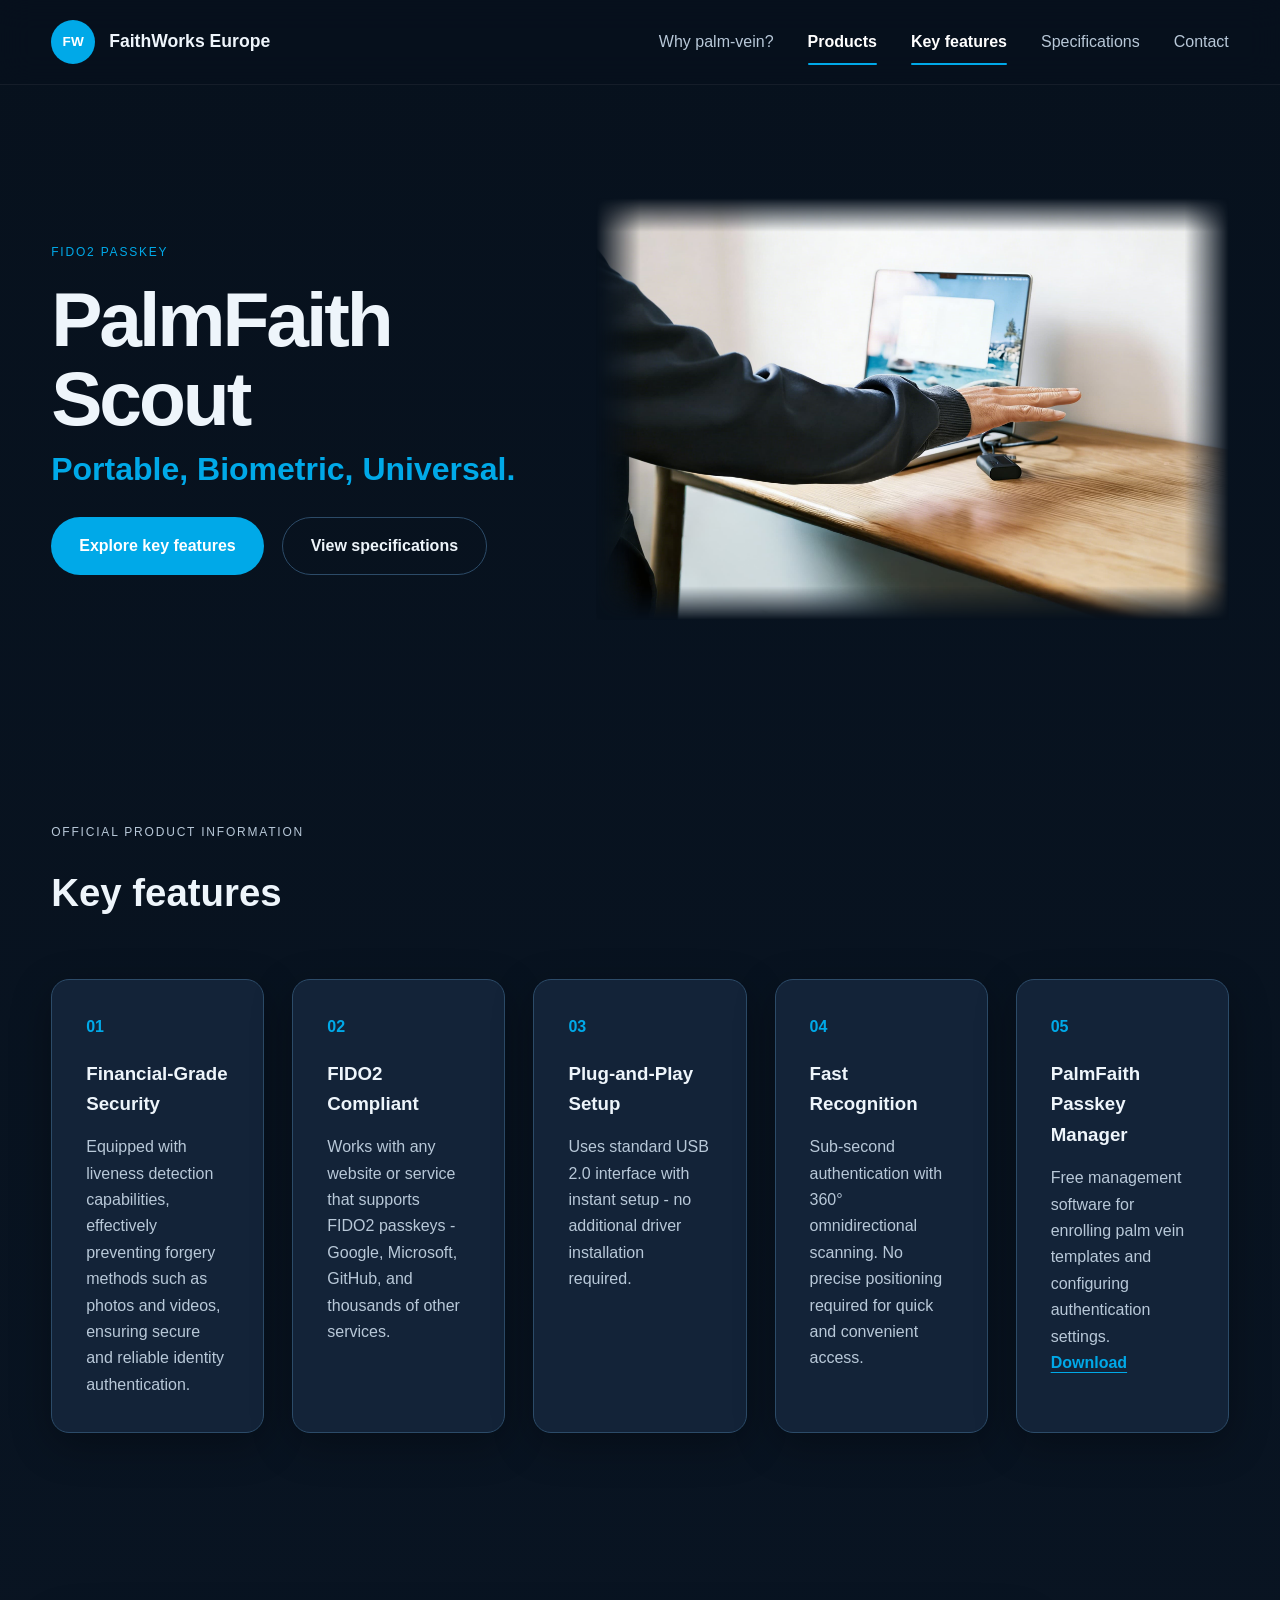
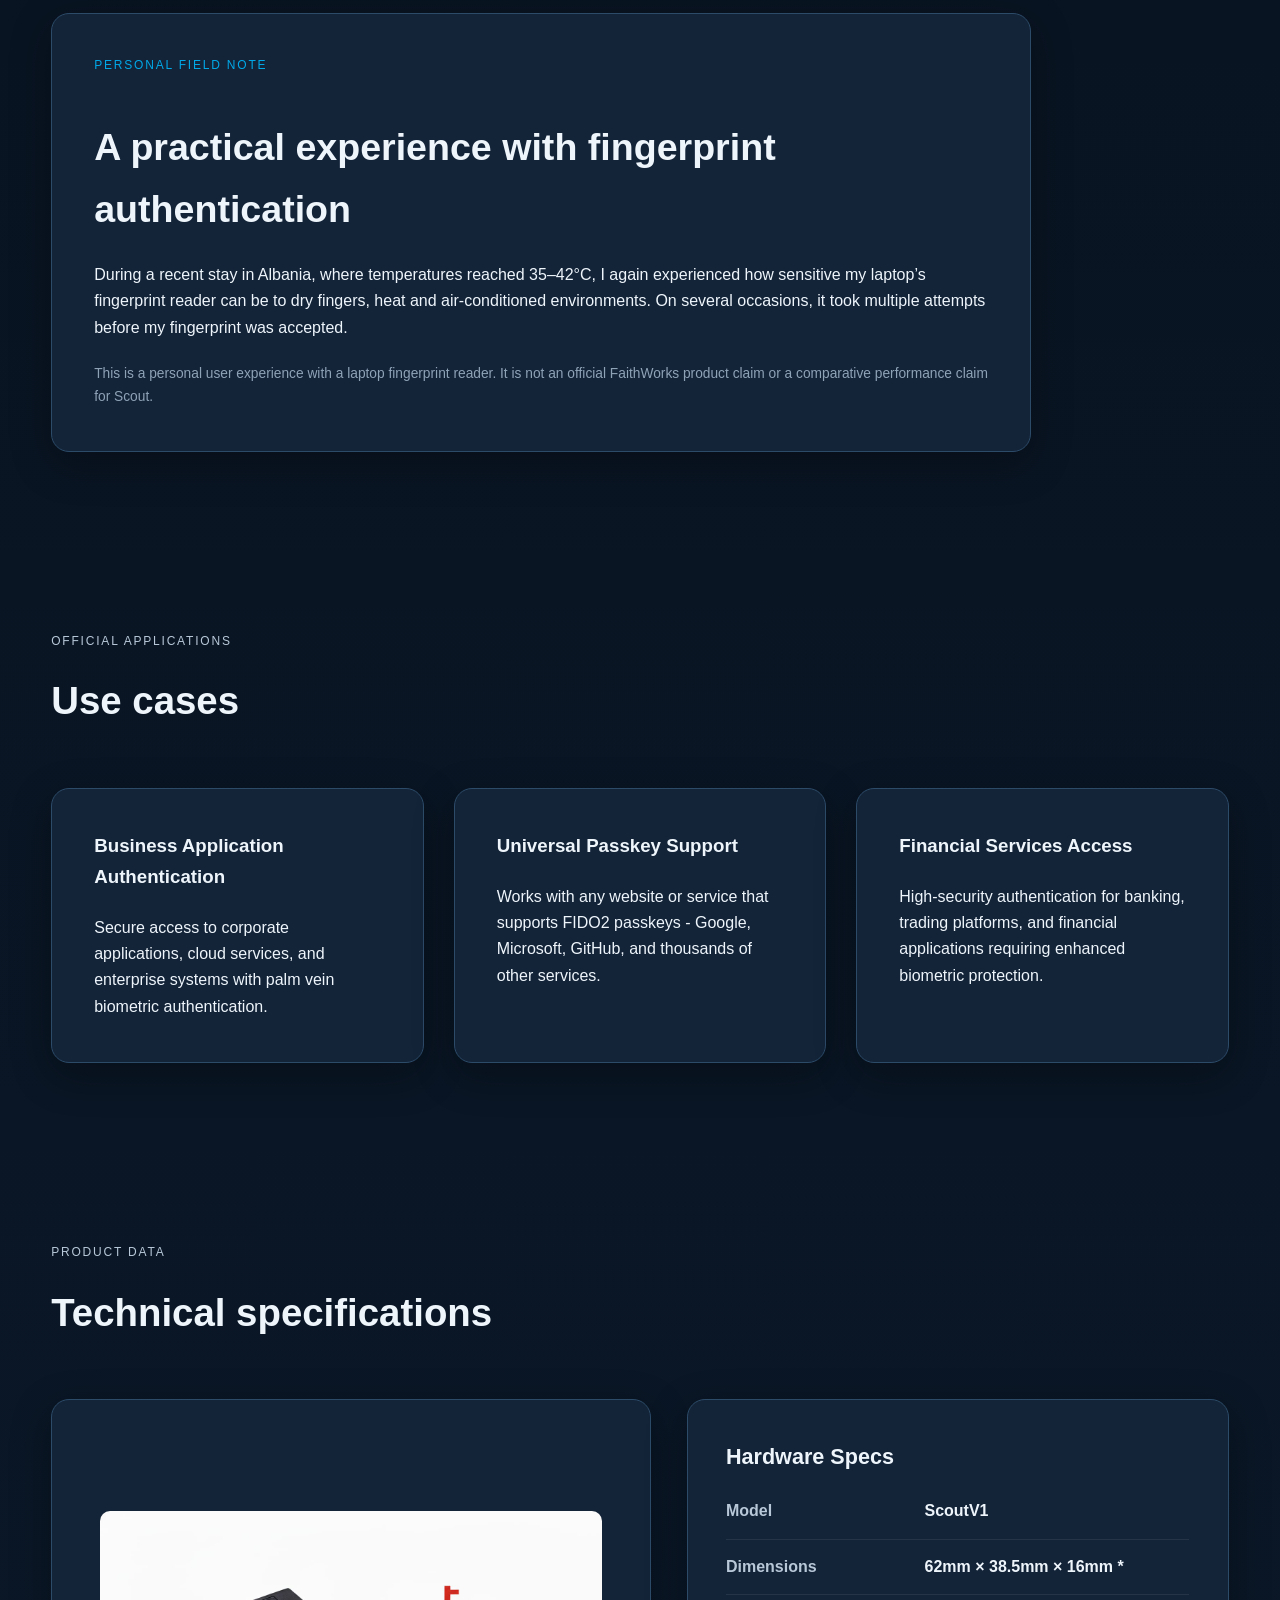
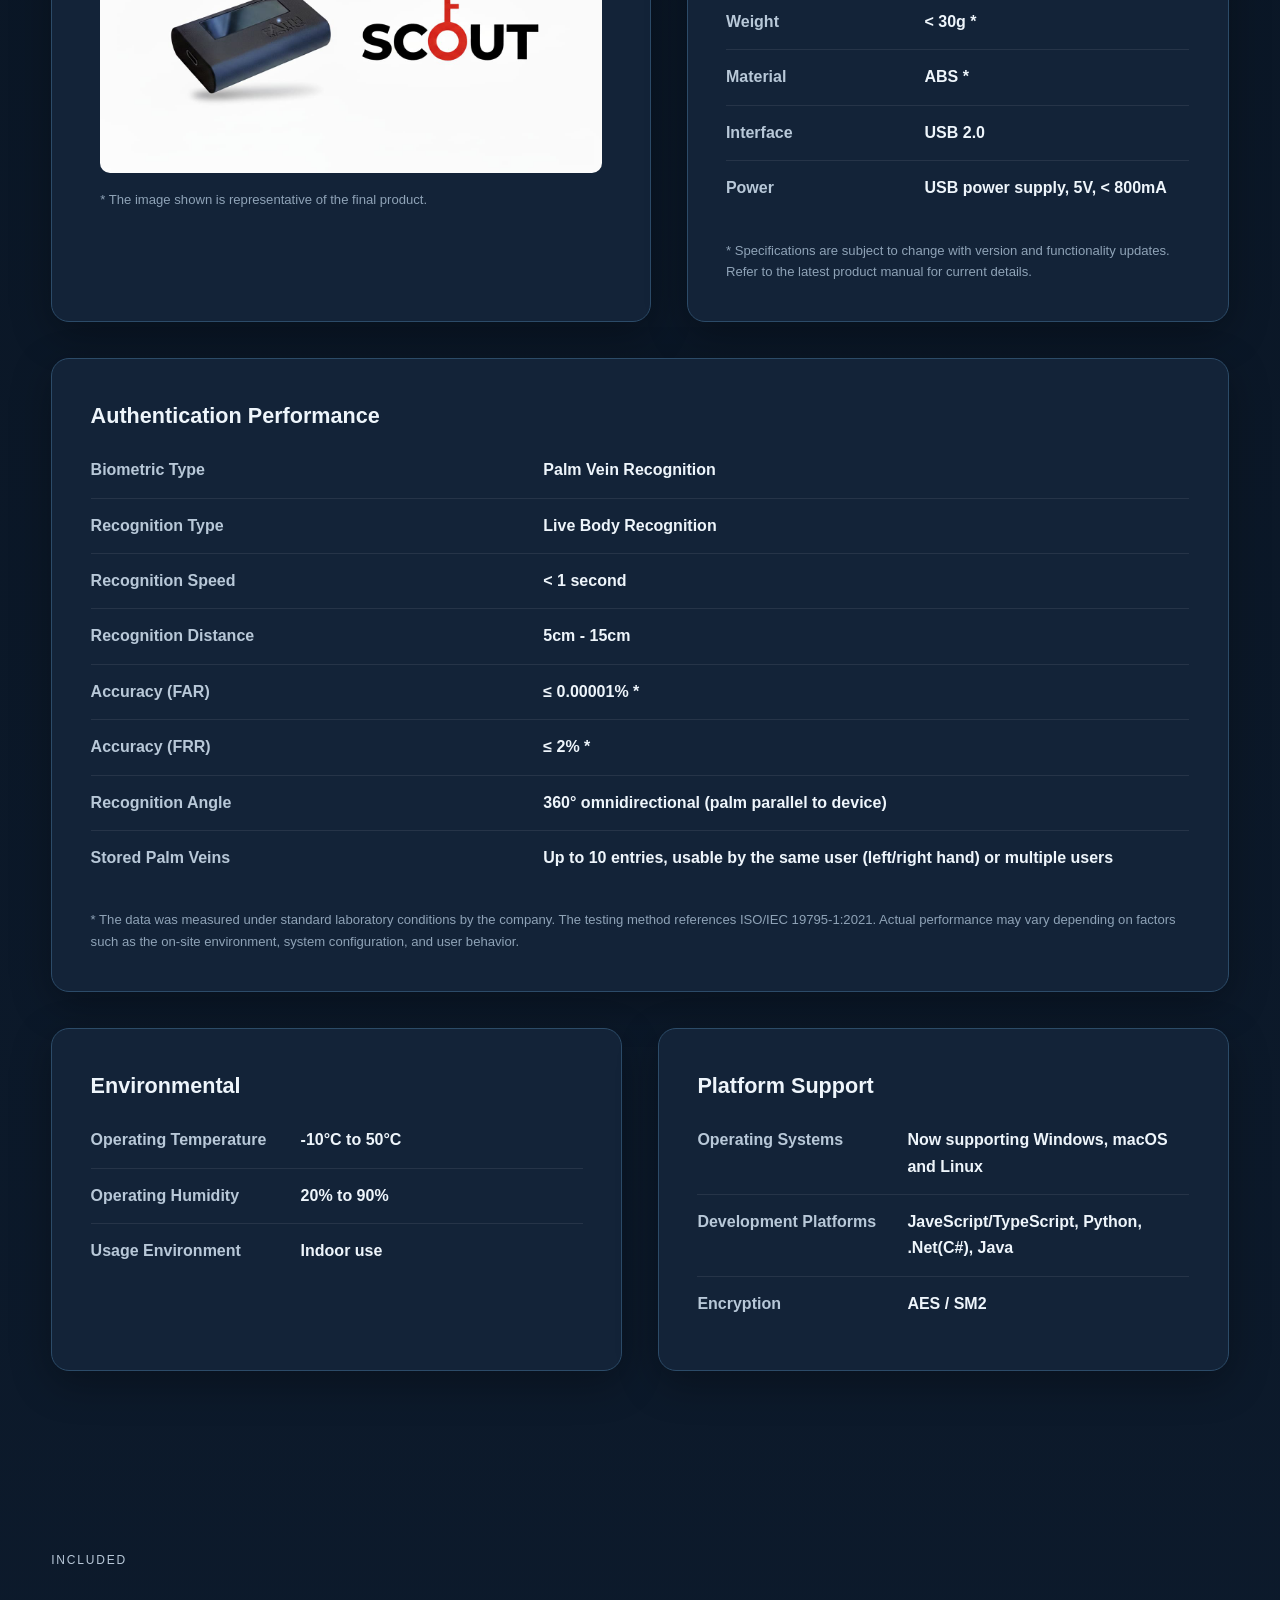
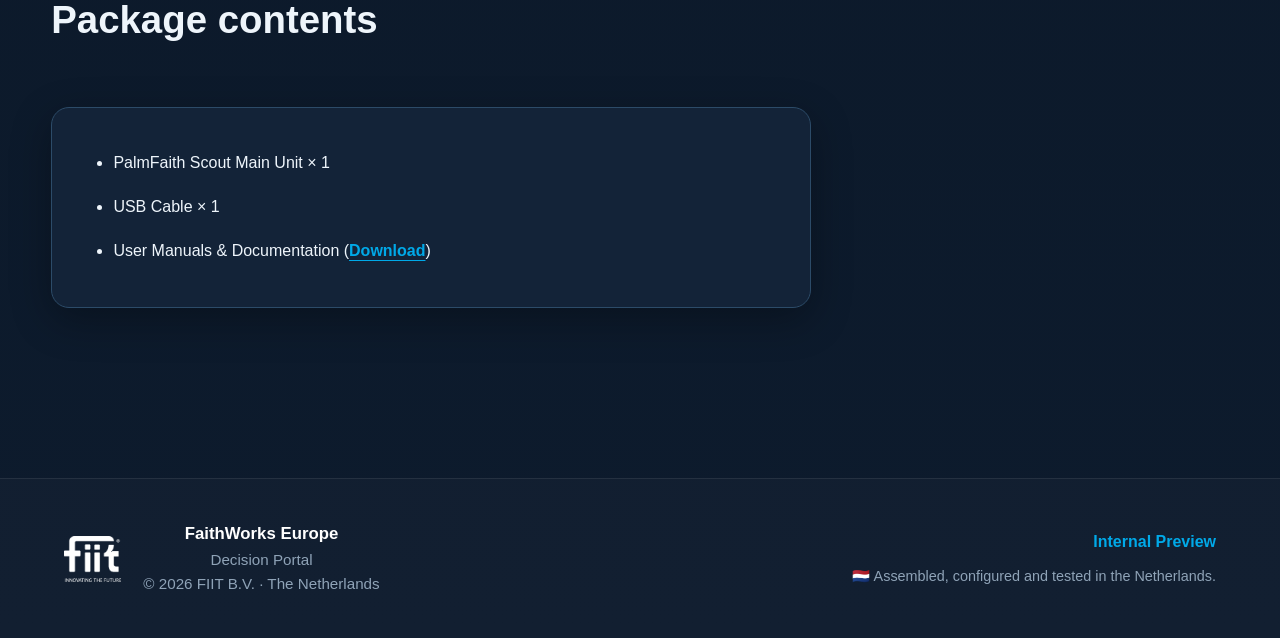
==== commit 8e11a2b7: "Improve responsive comparison table" ====
--- a/products/scout.html
+++ b/products/scout.html
@@ -9,7 +9,7 @@
   <link rel="stylesheet" href="../css/styles.css?v=20260722-scout">
 </head>
 
-<body>
+<body class="scout-page">
   <header class="site-header">
     <a class="brand" href="../index.html" aria-label="FaithWorks Europe home">
       <span class="brand-mark">FW</span>
@@ -54,37 +54,46 @@
       </div>
 
       <div class="decision-grid scout-feature-grid">
-        <article class="decision-card">
+        <article class="decision-card scout-card">
           <span class="step">01</span>
           <h3>Financial-Grade Security</h3>
           <p>Equipped with liveness detection capabilities, effectively preventing forgery methods such as photos and videos, ensuring secure and reliable identity authentication.</p>
         </article>
 
-        <article class="decision-card">
+        <article class="decision-card scout-card">
           <span class="step">02</span>
           <h3>FIDO2 Compliant</h3>
           <p>Works with any website or service that supports FIDO2 passkeys - Google, Microsoft, GitHub, and thousands of other services.</p>
         </article>
 
-        <article class="decision-card">
+        <article class="decision-card scout-card">
           <span class="step">03</span>
           <h3>Plug-and-Play Setup</h3>
           <p>Uses standard USB 2.0 interface with instant setup - no additional driver installation required.</p>
         </article>
 
-        <article class="decision-card">
+        <article class="decision-card scout-card">
           <span class="step">04</span>
           <h3>Fast Recognition</h3>
           <p>Sub-second authentication with 360° omnidirectional scanning. No precise positioning required for quick and convenient access.</p>
         </article>
 
-        <article class="decision-card">
+        <article class="decision-card scout-card">
           <span class="step">05</span>
           <h3>PalmFaith Passkey Manager</h3>
           <p>Free management software for enrolling palm vein templates and configuring authentication settings.</p>
-          <a class="scout-inline-link" href="https://www.faithworks.ai/downloads#software">Download now</a>
-        </article>
-      </div>
+          <a class="scout-inline-link" href="../index.html#contact" aria-label="Contact FaithWorks Europe about downloading PalmFaith Passkey Manager">Download</a>
+        </article>
+      </div>
+    </section>
+
+    <section class="section scout-experience-section" aria-labelledby="scout-field-note-title">
+      <article class="product-card scout-card scout-experience-card">
+        <p class="eyebrow">Personal field note</p>
+        <h2 id="scout-field-note-title">A practical experience with fingerprint authentication</h2>
+        <p>During a recent stay in Albania, where temperatures reached 35–42°C, I again experienced how sensitive my laptop’s fingerprint reader can be to dry fingers, heat and air-conditioned environments. On several occasions, it took multiple attempts before my fingerprint was accepted.</p>
+        <p class="scout-experience-disclaimer">This is a personal user experience with a laptop fingerprint reader. It is not an official FaithWorks product claim or a comparative performance claim for Scout.</p>
+      </article>
     </section>
 
     <section class="section scout-use-cases">
@@ -94,17 +103,17 @@
       </div>
 
       <div class="product-grid scout-use-case-grid">
-        <article class="product-card featured">
+        <article class="product-card scout-card">
           <h3>Business Application Authentication</h3>
           <p>Secure access to corporate applications, cloud services, and enterprise systems with palm vein biometric authentication.</p>
         </article>
 
-        <article class="product-card">
+        <article class="product-card scout-card">
           <h3>Universal Passkey Support</h3>
           <p>Works with any website or service that supports FIDO2 passkeys - Google, Microsoft, GitHub, and thousands of other services.</p>
         </article>
 
-        <article class="product-card">
+        <article class="product-card scout-card">
           <h3>Financial Services Access</h3>
           <p>High-security authentication for banking, trading platforms, and financial applications requiring enhanced biometric protection.</p>
         </article>
@@ -123,7 +132,7 @@
           <p>* The image shown is representative of the final product.</p>
         </div>
 
-        <article class="scout-spec-card">
+        <article class="scout-spec-card scout-card">
           <h3>Hardware Specs</h3>
           <dl class="scout-spec-list">
             <div><dt>Model</dt><dd>ScoutV1</dd></div>
@@ -138,7 +147,7 @@
       </div>
 
       <div class="scout-spec-grid">
-        <article class="scout-spec-card scout-spec-card-wide">
+        <article class="scout-spec-card scout-card scout-spec-card-wide">
           <h3>Authentication Performance</h3>
           <dl class="scout-spec-list">
             <div><dt>Biometric Type</dt><dd>Palm Vein Recognition</dd></div>
@@ -153,7 +162,7 @@
           <p class="scout-spec-note">* The data was measured under standard laboratory conditions by the company. The testing method references ISO/IEC 19795-1:2021. Actual performance may vary depending on factors such as the on-site environment, system configuration, and user behavior.</p>
         </article>
 
-        <article class="scout-spec-card">
+        <article class="scout-spec-card scout-card">
           <h3>Environmental</h3>
           <dl class="scout-spec-list">
             <div><dt>Operating Temperature</dt><dd>-10°C to 50°C</dd></div>
@@ -162,7 +171,7 @@
           </dl>
         </article>
 
-        <article class="scout-spec-card">
+        <article class="scout-spec-card scout-card">
           <h3>Platform Support</h3>
           <dl class="scout-spec-list">
             <div><dt>Operating Systems</dt><dd>Now supporting Windows, macOS and Linux</dd></div>
@@ -179,11 +188,11 @@
         <h2>Package contents</h2>
       </div>
 
-      <article class="product-card featured scout-package-card">
+      <article class="product-card scout-card scout-package-card">
         <ul class="scout-package-list">
           <li>PalmFaith Scout Main Unit × 1</li>
           <li>USB Cable × 1</li>
-          <li>User Manuals &amp; Documentation (<a class="scout-inline-link" href="https://www.faithworks.ai/downloads#documentation">download</a>)</li>
+          <li>User Manuals &amp; Documentation (<a class="scout-inline-link" href="../index.html#contact" aria-label="Contact FaithWorks Europe about downloading Scout user manuals and documentation">Download</a>)</li>
         </ul>
       </article>
     </section>
--- a/css/styles.css
+++ b/css/styles.css
@@ -1174,6 +1174,40 @@
   text-underline-offset: 4px;
 }
 
+.scout-experience-card {
+  max-width: 980px;
+}
+
+.scout-experience-card h2 {
+  font-size: clamp(1.7rem, 3vw, 2.35rem);
+}
+
+.scout-experience-disclaimer {
+  color: var(--text-muted);
+  font-size: .86rem;
+}
+
+.scout-page .scout-card {
+  border-color: var(--border);
+  transform: none !important;
+  box-shadow: var(--shadow);
+  transition:
+    border-color var(--transition),
+    box-shadow var(--transition),
+    transform var(--transition) !important;
+}
+
+@media (hover: hover) and (pointer: fine) {
+  .scout-page .scout-card:hover {
+    border-color: var(--primary);
+    box-shadow:
+      var(--shadow),
+      0 0 0 1px rgba(0, 169, 232, .22),
+      0 16px 38px rgba(0, 169, 232, .12);
+    transform: translateY(-4px) !important;
+  }
+}
+
 .scout-use-case-grid {
   grid-template-columns: repeat(3, minmax(0, 1fr));
 }
@@ -1292,6 +1326,10 @@
   }
 
   .scout-use-case-grid {
+    grid-template-columns: 1fr;
+  }
+
+  .scout-spec-grid {
     grid-template-columns: 1fr;
   }
 }
